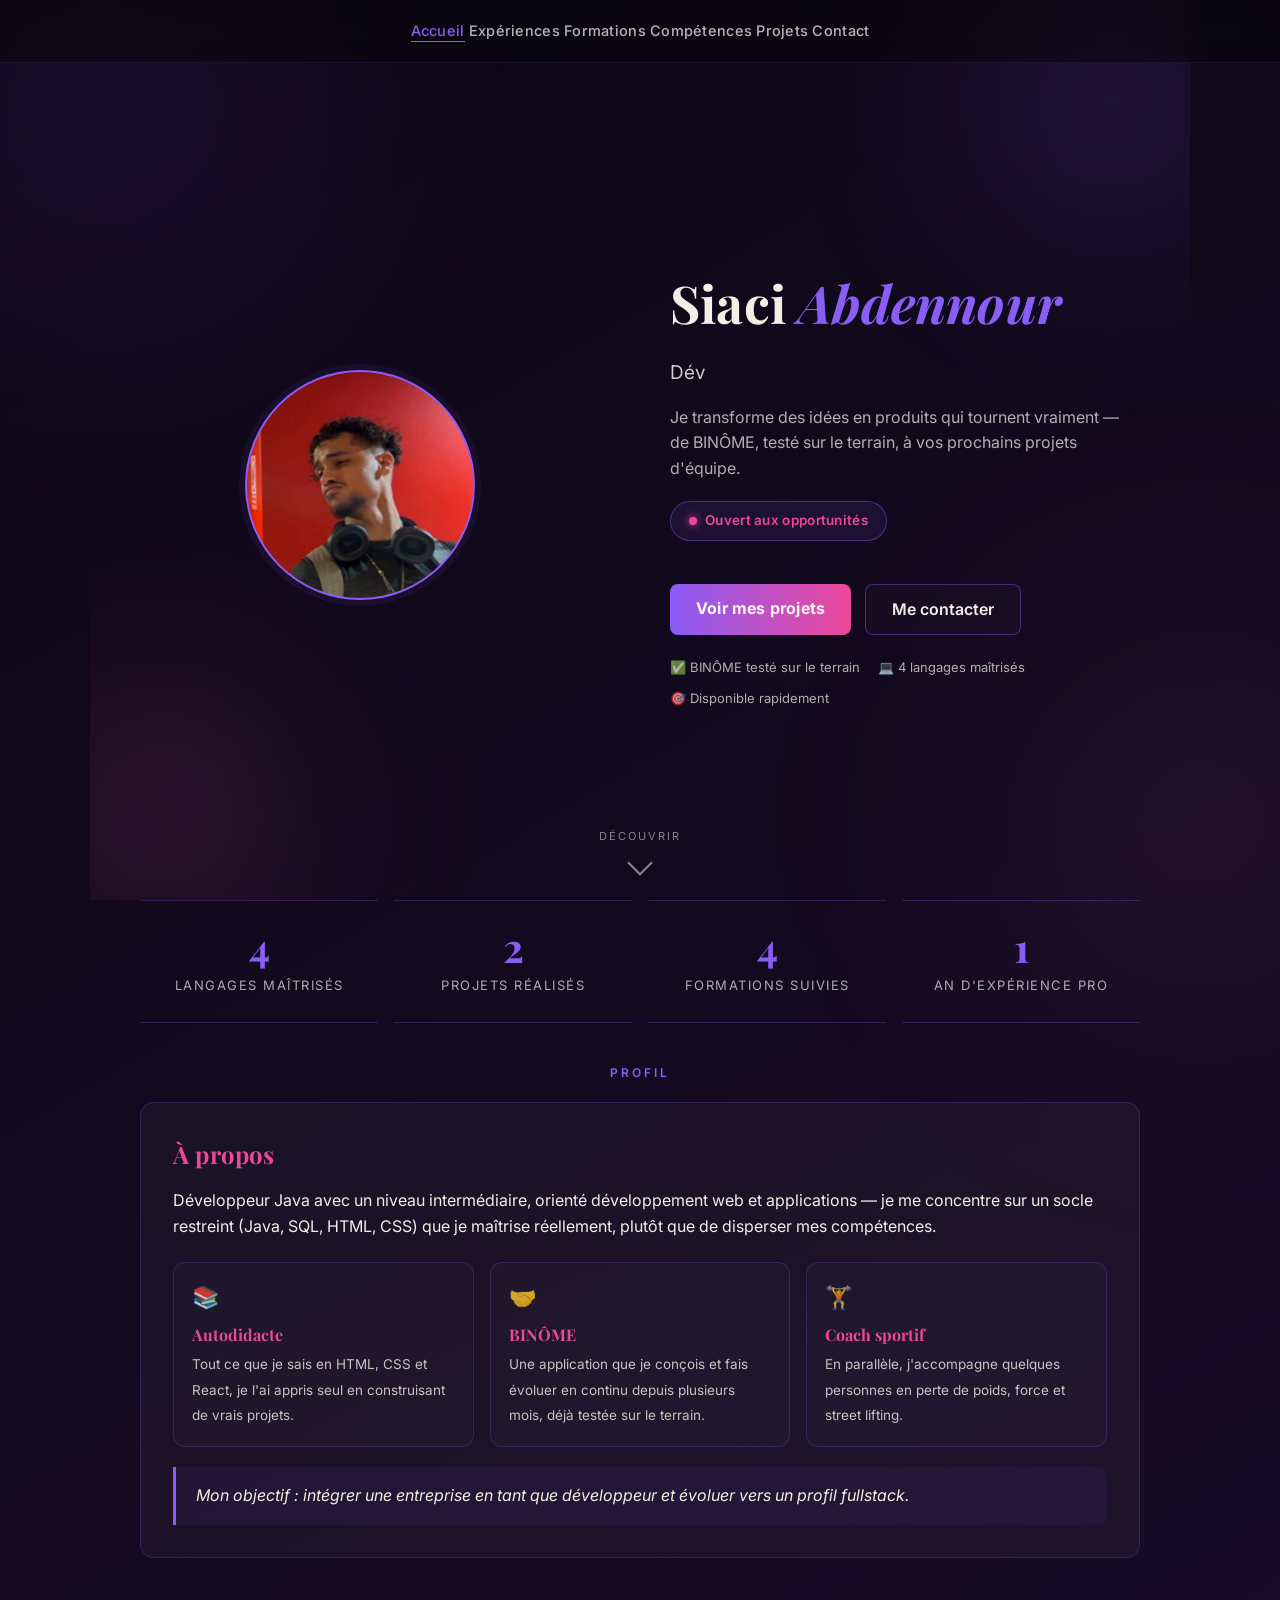
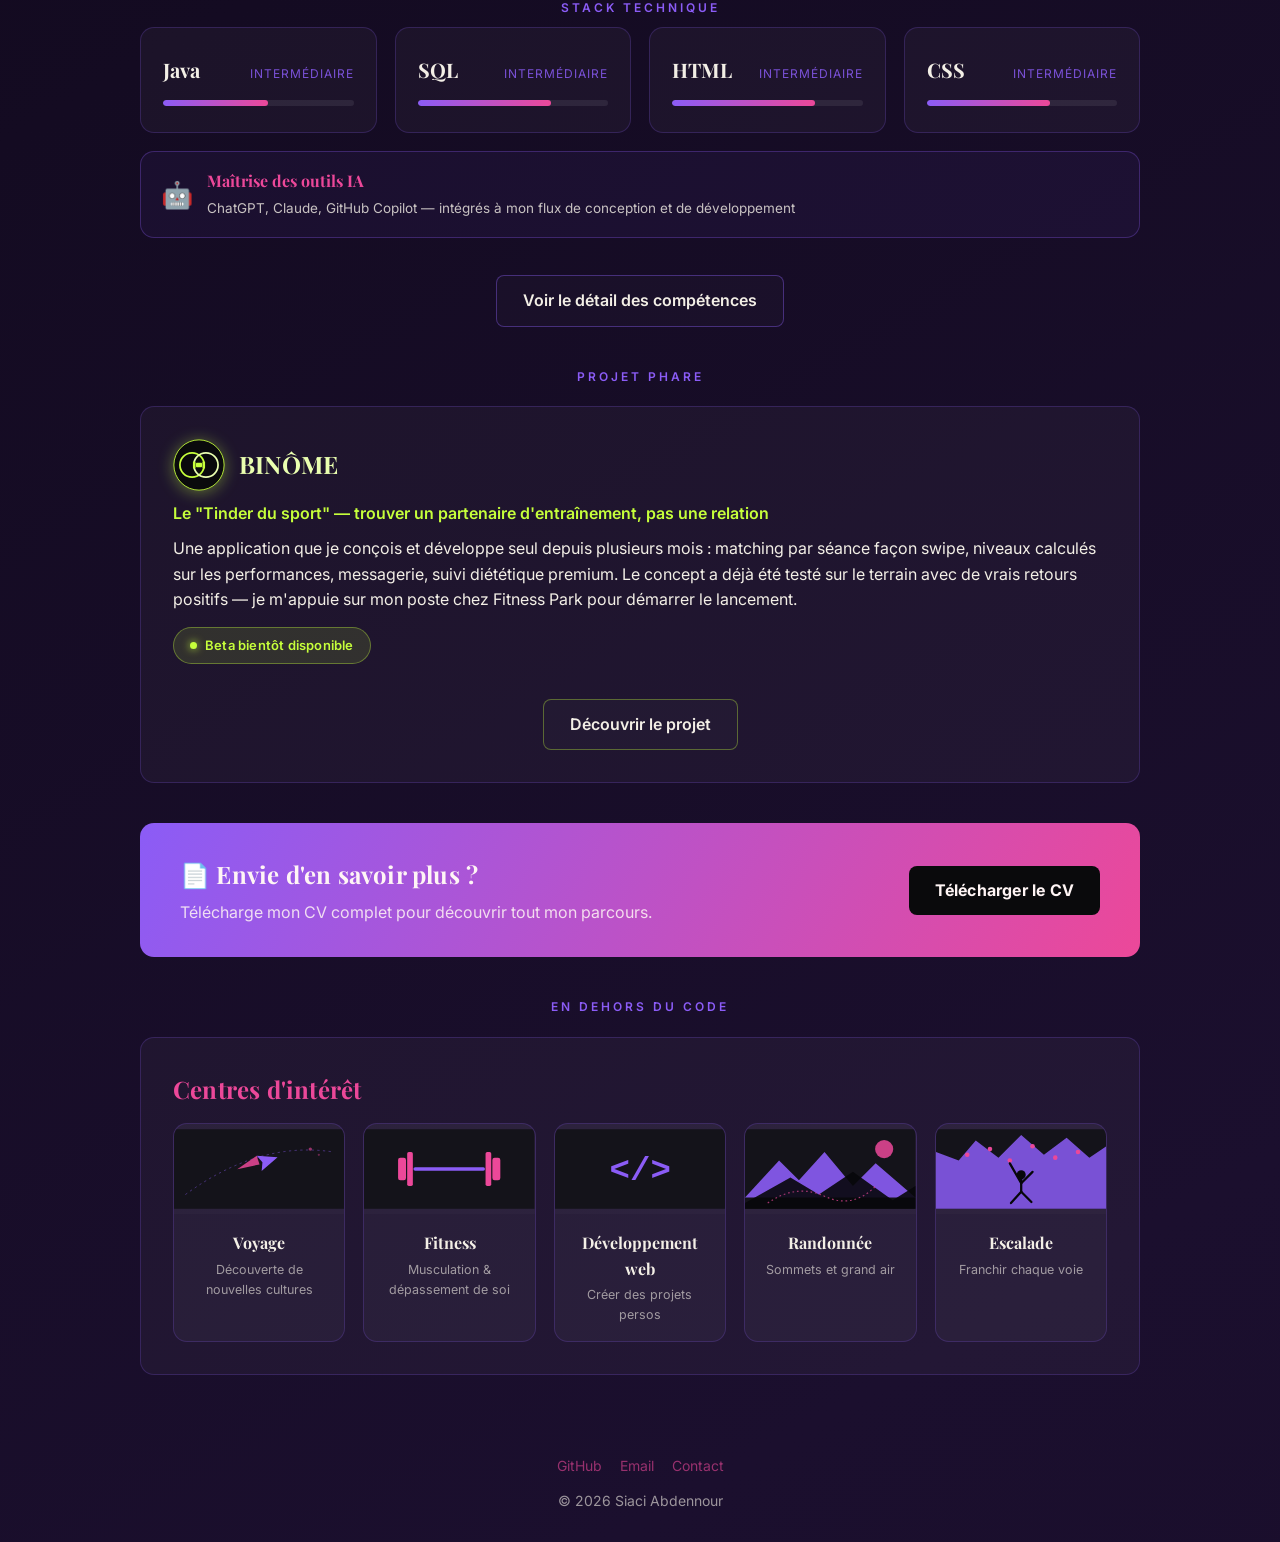
==== index.html @ d6e66f6a "new style" ====
<!DOCTYPE html>
<html lang="fr">
<head>
<meta charset="UTF-8">
<meta name="viewport" content="width=device-width, initial-scale=1">
<title>Siaci Abdennour — Développeur Java</title>
<meta name="description" content="Portfolio de Siaci Abdennour, développeur Java (Java, HTML, CSS, SQL) en évolution vers un profil fullstack. Ouvert aux stages, alternances et postes junior.">
<meta name="theme-color" content="#07070a">
<link rel="icon" type="image/svg+xml" href="favicon.svg">
<link rel="canonical" href="https://abdesci.github.io/">

<!-- Open Graph -->
<meta property="og:type" content="website">
<meta property="og:title" content="Siaci Abdennour — Développeur Java">
<meta property="og:description" content="Portfolio de Siaci Abdennour, développeur Java en évolution vers un profil fullstack.">
<meta property="og:url" content="https://abdesci.github.io/">
<meta property="og:locale" content="fr_FR">

<link rel="preconnect" href="https://fonts.googleapis.com">
<link rel="preconnect" href="https://fonts.gstatic.com" crossorigin>
<link href="https://fonts.googleapis.com/css2?family=Inter:wght@400;500;600;700&family=Playfair+Display:ital,wght@0,700;1,700&display=swap" rel="stylesheet">

<link rel="stylesheet" href="style.css">
</head>

<body>

<a class="skip-link" href="#main">Aller au contenu</a>

<!-- NAVBAR -->
<nav class="nav" aria-label="Navigation principale">
  <div class="nav-links">
    <a href="index.html" aria-current="page">Accueil</a>
    <a href="experiences.html">Expériences</a>
    <a href="formations.html">Formations</a>
    <a href="competences.html">Compétences</a>
    <a href="projets.html">Projets</a>
    <a href="contact.html">Contact</a>
  </div>
  <button class="nav-toggle" aria-label="Ouvrir le menu" aria-expanded="false">☰</button>
</nav>

<main id="main">

<!-- HERO -->
<div class="split-hero">
  <div class="visual">
    <div class="avatar-wrap">
      <img src="photo.jpg" alt="Photo de Siaci Abdennour" onerror="var p=this.parentElement; this.remove(); p.textContent='SA';">
    </div>
  </div>
  <div class="content">
    <h1>Siaci <span class="accent-word">Abdennour</span></h1>
    <p class="subtitle"><span data-typed="Développeur Java|Futur profil Fullstack|Créateur de BINÔME"></span></p>
    <p class="hero-tagline">Je transforme des idées en produits qui tournent vraiment — de BINÔME, testé sur le terrain, à vos prochains projets d'équipe.</p>
    <span class="badge-pill"><span class="dot"></span> Ouvert aux opportunités</span>
    <div class="cta-row">
      <a href="projets.html" class="btn">Voir mes projets</a>
      <a href="contact.html" class="btn-outline">Me contacter</a>
    </div>
    <div class="trust-strip">
      <span>✅ BINÔME testé sur le terrain</span>
      <span>💻 4 langages maîtrisés</span>
      <span>🎯 Disponible rapidement</span>
    </div>
  </div>
  <a href="#stats" class="scroll-cue" aria-label="Défiler vers le bas">
    <span>Découvrir</span>
    <span class="arrow"></span>
  </a>
</div>

<!-- STATS -->
<div class="stats-row reveal" id="stats">
  <div class="stat">
    <span class="num" data-count="4">0</span>
    <span class="label">Langages maîtrisés</span>
  </div>
  <div class="stat">
    <span class="num" data-count="2">0</span>
    <span class="label">Projets réalisés</span>
  </div>
  <div class="stat">
    <span class="num" data-count="4">0</span>
    <span class="label">Formations suivies</span>
  </div>
  <div class="stat">
    <span class="num" data-count="1">0</span>
    <span class="label">An d'expérience pro</span>
  </div>
</div>

<!-- ABOUT -->
<div class="section reveal">
  <span class="eyebrow">Profil</span>
  <div class="card">
    <h2>À propos</h2>
    <p>
      Développeur Java avec un niveau intermédiaire, orienté développement web et applications — je me concentre sur un socle restreint (Java, SQL, HTML, CSS) que je maîtrise réellement, plutôt que de disperser mes compétences.
    </p>
    <div class="about-highlights">
      <div class="highlight-item">
        <span class="hicon">📚</span>
        <strong>Autodidacte</strong>
        <span>Tout ce que je sais en HTML, CSS et React, je l'ai appris seul en construisant de vrais projets.</span>
      </div>
      <div class="highlight-item">
        <span class="hicon">🤝</span>
        <strong>BINÔME</strong>
        <span>Une application que je conçois et fais évoluer en continu depuis plusieurs mois, déjà testée sur le terrain.</span>
      </div>
      <div class="highlight-item">
        <span class="hicon">🏋️</span>
        <strong>Coach sportif</strong>
        <span>En parallèle, j'accompagne quelques personnes en perte de poids, force et street lifting.</span>
      </div>
    </div>
    <p class="about-objective">
      Mon objectif : intégrer une entreprise en tant que développeur et évoluer vers un profil fullstack.
    </p>
  </div>
</div>

<!-- COMPETENCES CLES -->
<div class="section reveal">
  <span class="eyebrow">Stack technique</span>
  <div class="lang-grid">
    <div class="lang-card" style="--fill:55%">
      <div class="lang-top"><span class="lang-name">Java</span><span class="lang-level">Intermédiaire</span></div>
      <div class="lang-bar"><div class="lang-bar-fill"></div></div>
    </div>
    <div class="lang-card" style="--fill:70%">
      <div class="lang-top"><span class="lang-name">SQL</span><span class="lang-level">Intermédiaire</span></div>
      <div class="lang-bar"><div class="lang-bar-fill"></div></div>
    </div>
    <div class="lang-card" style="--fill:75%">
      <div class="lang-top"><span class="lang-name">HTML</span><span class="lang-level">Intermédiaire</span></div>
      <div class="lang-bar"><div class="lang-bar-fill"></div></div>
    </div>
    <div class="lang-card" style="--fill:65%">
      <div class="lang-top"><span class="lang-name">CSS</span><span class="lang-level">Intermédiaire</span></div>
      <div class="lang-bar"><div class="lang-bar-fill"></div></div>
    </div>
  </div>
  <div class="ai-tools-tag">
    <span class="icon">🤖</span>
    <div>
      <strong>Maîtrise des outils IA</strong>
      <span>ChatGPT, Claude, GitHub Copilot — intégrés à mon flux de conception et de développement</span>
    </div>
  </div>
  <p style="text-align:center; margin-top:22px;">
    <a href="competences.html" class="btn-outline">Voir le détail des compétences</a>
  </p>
</div>

<!-- PROJET PHARE TEASER -->
<div class="section reveal">
  <span class="eyebrow">Projet phare</span>
  <div class="card binome-block">
    <div class="brand-row">
      <svg class="brand-logo" viewBox="0 0 120 120" xmlns="http://www.w3.org/2000/svg" role="img" aria-label="Logo BINÔME">
        <circle cx="60" cy="60" r="58" fill="#0a0a0c"/>
        <circle cx="60" cy="60" r="58" fill="none" stroke="#c6ff3b" stroke-width="2"/>
        <circle cx="44" cy="60" r="28" fill="none" stroke="#c6ff3b" stroke-width="4"/>
        <circle cx="76" cy="60" r="28" fill="none" stroke="#eaffb0" stroke-width="4"/>
        <rect x="53" y="55" width="14" height="10" rx="2" fill="#c6ff3b"/>
        <rect x="46" y="52" width="6" height="16" rx="2" fill="#c6ff3b"/>
        <rect x="68" y="52" width="6" height="16" rx="2" fill="#c6ff3b"/>
      </svg>
      <h2 style="margin-bottom:0;">BINÔME</h2>
    </div>
    <span class="tagline" style="color:var(--accent-2); font-weight:600; display:block; margin-bottom:10px;">Le "Tinder du sport" — trouver un partenaire d'entraînement, pas une relation</span>
    <p>
      Une application que je conçois et développe seul depuis plusieurs mois : matching par séance façon swipe, niveaux calculés sur les performances, messagerie, suivi diététique premium. Le concept a déjà été testé sur le terrain avec de vrais retours positifs — je m'appuie sur mon poste chez Fitness Park pour démarrer le lancement.
    </p>
    <span class="beta-badge"><span class="dot"></span> Beta bientôt disponible</span>
    <p style="text-align:center; margin-top:20px;">
      <a href="projets.html" class="btn-outline">Découvrir le projet</a>
    </p>
  </div>
</div>

<!-- CV -->
<div class="section reveal">
  <div class="cv-banner">
    <div class="cv-text">
      <h2>📄 Envie d'en savoir plus ?</h2>
      <p>Télécharge mon CV complet pour découvrir tout mon parcours.</p>
    </div>
    <a href="cv.pdf" class="btn">Télécharger le CV</a>
  </div>
</div>

<!-- CENTRES D'INTERET -->
<div class="section reveal">
  <span class="eyebrow">En dehors du code</span>
  <div class="card">
    <h2>Centres d'intérêt</h2>
    <div class="interest-grid">

      <div class="interest-card">
        <svg class="banner" viewBox="0 0 300 140" xmlns="http://www.w3.org/2000/svg" role="img" aria-label="Illustration voyage">
          <rect width="300" height="140" fill="#14131a"/>
          <path d="M20 115 Q150 20 280 40" stroke="#8b5cf6" stroke-width="1.5" stroke-dasharray="4 6" fill="none" opacity="0.5"/>
          <g transform="translate(150,60) rotate(-18)">
            <path d="M0 -14 L34 0 L0 14 L6 0 Z" fill="#8b5cf6"/>
            <path d="M0 -14 L-40 -2 L0 2 Z" fill="#ec4899" opacity="0.85"/>
          </g>
          <circle cx="240" cy="35" r="3" fill="#ec4899" opacity="0.6"/>
          <circle cx="255" cy="45" r="2" fill="#ec4899" opacity="0.4"/>
        </svg>
        <div class="body">
          <span class="label">Voyage</span>
          <span class="hint">Découverte de nouvelles cultures</span>
        </div>
      </div>

      <div class="interest-card">
        <svg class="banner" viewBox="0 0 300 140" xmlns="http://www.w3.org/2000/svg" role="img" aria-label="Illustration fitness">
          <rect width="300" height="140" fill="#14131a"/>
          <line x1="90" y1="70" x2="210" y2="70" stroke="#8b5cf6" stroke-width="6" stroke-linecap="round"/>
          <rect x="60" y="50" width="14" height="40" rx="4" fill="#ec4899"/>
          <rect x="76" y="40" width="10" height="60" rx="3" fill="#ec4899"/>
          <rect x="214" y="40" width="10" height="60" rx="3" fill="#ec4899"/>
          <rect x="226" y="50" width="14" height="40" rx="4" fill="#ec4899"/>
        </svg>
        <div class="body">
          <span class="label">Fitness</span>
          <span class="hint">Musculation & dépassement de soi</span>
        </div>
      </div>

      <div class="interest-card">
        <svg class="banner" viewBox="0 0 300 140" xmlns="http://www.w3.org/2000/svg" role="img" aria-label="Illustration développement web">
          <rect width="300" height="140" fill="#14131a"/>
          <text x="150" y="90" font-family="monospace" font-size="60" font-weight="700" fill="#8b5cf6" text-anchor="middle">&lt;/&gt;</text>
        </svg>
        <div class="body">
          <span class="label">Développement web</span>
          <span class="hint">Créer des projets persos</span>
        </div>
      </div>

      <div class="interest-card">
        <svg class="banner" viewBox="0 0 300 140" xmlns="http://www.w3.org/2000/svg" role="img" aria-label="Illustration randonnée">
          <rect width="300" height="140" fill="#14131a"/>
          <circle cx="245" cy="35" r="16" fill="#ec4899" opacity="0.85"/>
          <path d="M0 120 L60 55 L95 90 L140 40 L190 100 L230 60 L300 120 Z" fill="#8b5cf6" opacity="0.9"/>
          <path d="M0 130 L80 85 L130 115 L190 75 L260 125 L300 100 L300 140 L0 140 Z" fill="#07070a" opacity="0.9"/>
          <path d="M40 130 Q90 95 140 118 T230 100" stroke="#ec4899" stroke-width="2" stroke-dasharray="3 5" fill="none" opacity="0.7"/>
        </svg>
        <div class="body">
          <span class="label">Randonnée</span>
          <span class="hint">Sommets et grand air</span>
        </div>
      </div>

      <div class="interest-card">
        <svg class="banner" viewBox="0 0 300 140" xmlns="http://www.w3.org/2000/svg" role="img" aria-label="Illustration escalade">
          <rect width="300" height="140" fill="#14131a"/>
          <path d="M0 140 L0 40 L40 55 L70 20 L110 50 L150 10 L190 45 L230 15 L270 50 L300 30 L300 140 Z" fill="#8b5cf6" opacity="0.85"/>
          <circle cx="55" cy="45" r="4" fill="#ec4899"/>
          <circle cx="95" cy="35" r="4" fill="#ec4899"/>
          <circle cx="130" cy="55" r="4" fill="#ec4899"/>
          <circle cx="170" cy="30" r="4" fill="#ec4899"/>
          <circle cx="210" cy="50" r="4" fill="#ec4899"/>
          <circle cx="250" cy="40" r="4" fill="#ec4899"/>
          <g stroke="#07070a" stroke-width="4" stroke-linecap="round" fill="none">
            <circle cx="150" cy="80" r="8" fill="#07070a" stroke="none"/>
            <line x1="150" y1="88" x2="150" y2="110"/>
            <line x1="150" y1="95" x2="130" y2="60"/>
            <line x1="150" y1="95" x2="170" y2="75"/>
            <line x1="150" y1="110" x2="132" y2="130"/>
            <line x1="150" y1="110" x2="168" y2="128"/>
          </g>
        </svg>
        <div class="body">
          <span class="label">Escalade</span>
          <span class="hint">Franchir chaque voie</span>
        </div>
      </div>

    </div>
  </div>
</div>

</main>

<footer class="site-footer">
  <div class="footer-links">
    <a href="https://github.com/abdesci" target="_blank" rel="noopener">GitHub</a>
    <a href="mailto:nourabdel345@gmail.com">Email</a>
    <a href="contact.html">Contact</a>
  </div>
  <p>&copy; <span id="year"></span> Siaci Abdennour</p>
</footer>

<script src="script.js"></script>
<script>document.getElementById("year").textContent = new Date().getFullYear();</script>
</body>
</html>
---- style.css ----
/* ============================================
   Portfolio — Siaci Abdennour
   Feuille de style unique, partagée par toutes les pages
   Thème "aurora électrique" : fond obsidian + violet/magenta vifs en accent
   ============================================ */

:root{
  --bg-1:#0d0716;
  --bg-2:#1b0f2e;
  --accent:#8b5cf6;
  --accent-2:#ec4899;
  --accent-soft:rgba(139,92,246,0.12);
  --text:#f3efe6;
  --text-dim:rgba(243,239,230,0.72);
  --card-bg:rgba(255,255,255,0.035);
  --card-border:rgba(139,92,246,0.22);
  --radius:14px;
  --max-width:1000px;
  --font-body: "Inter", system-ui, -apple-system, "Segoe UI", "Helvetica Neue", Arial, sans-serif;
  --font-display: "Playfair Display", Georgia, "Times New Roman", serif;
}

*{
  margin:0;
  padding:0;
  box-sizing:border-box;
}

html{
  scroll-behavior:smooth;
}

body{
  font-family:var(--font-body);
  background:linear-gradient(150deg,var(--bg-1) 0%,var(--bg-2) 45%,#170b26 70%,var(--bg-1) 100%);
  background-size:200% 200%;
  animation:bg 16s infinite alternate;
  color:var(--text);
  min-height:100vh;
  line-height:1.6;
  position:relative;
}

body::before,
body::after{
  content:'';
  position:fixed;
  border-radius:50%;
  filter:blur(130px);
  z-index:-1;
  pointer-events:none;
}

body::before{
  width:560px;
  height:560px;
  background:radial-gradient(circle, rgba(139,92,246,0.18), transparent 70%);
  top:-180px;
  left:-180px;
}

body::after{
  width:520px;
  height:520px;
  background:radial-gradient(circle, rgba(236,72,153,0.16), transparent 70%);
  bottom:-180px;
  right:-180px;
}

@keyframes bg{
  0%{background-position:left;}
  100%{background-position:right;}
}

a{
  color:inherit;
}

img{
  max-width:100%;
  display:block;
}

h1, h2, h3{
  font-family:var(--font-display);
  font-weight:700;
  letter-spacing:0.2px;
}

.eyebrow{
  display:block;
  font-family:var(--font-body);
  text-transform:uppercase;
  letter-spacing:3px;
  font-size:12px;
  font-weight:600;
  color:var(--accent);
  margin-bottom:10px;
  text-align:center;
}

.divider{
  width:64px;
  height:2px;
  margin:14px auto 0;
  background:linear-gradient(90deg,transparent,var(--accent),transparent);
}

/* ============ NAVBAR ============ */
.nav{
  position:fixed;
  top:0;
  left:0;
  width:100%;
  display:flex;
  align-items:center;
  justify-content:center;
  gap:28px;
  padding:18px 20px;
  background:rgba(7,7,10,0.55);
  backdrop-filter:blur(14px);
  -webkit-backdrop-filter:blur(14px);
  z-index:1000;
  transition:padding 0.3s ease, background 0.3s ease;
  flex-wrap:wrap;
  border-bottom:1px solid rgba(139,92,246,0.12);
}

.nav.scrolled{
  padding:10px 20px;
  background:rgba(5,5,7,0.85);
}

.nav a{
  color:var(--text);
  text-decoration:none;
  opacity:0.75;
  transition:0.25s;
  font-weight:500;
  font-size:14.5px;
  white-space:nowrap;
  letter-spacing:0.3px;
}

.nav a:hover,
.nav a:focus-visible{
  opacity:1;
  color:var(--accent-2);
}

.nav a[aria-current="page"]{
  opacity:1;
  color:var(--accent);
  border-bottom:1px solid var(--accent);
  padding-bottom:2px;
}

.nav-toggle{
  display:none;
}

/* ============ LAYOUT ============ */
.container{
  padding:150px 20px 80px;
  max-width:var(--max-width);
  margin:0 auto;
}

.section{
  max-width:var(--max-width);
  margin:0 auto 40px;
}

/* ============ HERO ============ */
.hero{
  position:relative;
  min-height:100vh;
  display:flex;
  flex-direction:column;
  justify-content:center;
  align-items:center;
  text-align:center;
  padding:120px 20px 60px;
  gap:6px;
  overflow:hidden;
}

.hero::before,
.hero::after{
  content:'';
  position:absolute;
  border-radius:50%;
  filter:blur(70px);
  z-index:0;
  pointer-events:none;
}

.hero::before{
  width:420px;
  height:420px;
  background:radial-gradient(circle,rgba(139,92,246,0.18),transparent 70%);
  top:-120px;
  left:-120px;
}

.hero::after{
  width:360px;
  height:360px;
  background:radial-gradient(circle,rgba(236,72,153,0.12),transparent 70%);
  bottom:-100px;
  right:-100px;
}

.hero > *{
  position:relative;
  z-index:1;
}

.avatar-wrap{
  width:150px;
  height:150px;
  border-radius:50%;
  border:2px solid var(--accent);
  box-shadow:0 0 0 6px rgba(139,92,246,0.08);
  margin-bottom:22px;
  overflow:hidden;
  display:flex;
  align-items:center;
  justify-content:center;
  background:linear-gradient(135deg,var(--accent),var(--accent-2));
  font-size:44px;
  font-weight:700;
  color:#fff5f5;
  font-family:var(--font-display);
  transition:0.4s;
}

.avatar-wrap:hover{
  transform:scale(1.04);
}

.avatar-wrap img{
  width:100%;
  height:100%;
  object-fit:cover;
}

h1{
  font-size:clamp(34px,6vw,58px);
  color:var(--text);
}

h1 .accent-word{
  color:var(--accent);
  font-style:italic;
}

.page-title{
  text-align:center;
  margin-bottom:10px;
}

.subtitle{
  margin-top:12px;
  opacity:0.85;
  font-size:clamp(15px,2.5vw,19px);
  min-height:1.4em;
}

.typed-cursor{
  display:inline-block;
  width:2px;
  background:var(--accent);
  margin-left:2px;
  animation:blink 0.9s infinite;
}

@keyframes blink{
  0%,49%{opacity:1;}
  50%,100%{opacity:0;}
}

/* ============ AVAILABILITY BADGE ============ */
.badge-pill{
  display:inline-flex;
  align-items:center;
  gap:8px;
  margin-top:20px;
  padding:8px 18px;
  border-radius:999px;
  background:rgba(139,92,246,0.1);
  border:1px solid rgba(139,92,246,0.4);
  color:var(--accent-2);
  font-size:13.5px;
  font-weight:600;
  letter-spacing:0.3px;
}

.badge-pill .dot{
  width:8px;
  height:8px;
  border-radius:50%;
  background:var(--accent-2);
  box-shadow:0 0 8px var(--accent-2);
  animation:pulse 1.8s infinite;
}

@keyframes pulse{
  0%,100%{opacity:1;}
  50%{opacity:0.4;}
}

/* ============ HERO CTA ============ */
.cta-row{
  display:flex;
  gap:14px;
  margin-top:28px;
  flex-wrap:wrap;
  justify-content:center;
}

.btn{
  display:inline-block;
  margin-top:15px;
  padding:12px 26px;
  background:linear-gradient(90deg,var(--accent),var(--accent-2));
  border-radius:8px;
  text-decoration:none;
  color:#fff5f5;
  font-weight:700;
  letter-spacing:0.2px;
  transition:0.3s;
}

.btn:hover,
.btn:focus-visible{
  transform:translateY(-2px);
  box-shadow:0 8px 24px rgba(139,92,246,0.35);
}

.btn-outline{
  display:inline-block;
  margin-top:15px;
  padding:12px 26px;
  border-radius:8px;
  text-decoration:none;
  color:var(--text);
  font-weight:600;
  border:1px solid rgba(139,92,246,0.4);
  background:rgba(255,255,255,0.02);
  transition:0.3s;
}

.btn-outline:hover,
.btn-outline:focus-visible{
  border-color:var(--accent);
  color:var(--accent-2);
  transform:translateY(-2px);
}

/* ============ STATS ROW ============ */
.stats-row{
  display:grid;
  grid-template-columns:repeat(auto-fit,minmax(140px,1fr));
  gap:16px;
  max-width:var(--max-width);
  margin:0 auto 40px;
}

.stat{
  text-align:center;
  padding:26px 12px;
  border-top:1px solid rgba(139,92,246,0.25);
  border-bottom:1px solid rgba(139,92,246,0.25);
}

.stat .num{
  display:block;
  font-family:var(--font-display);
  font-size:40px;
  color:var(--accent);
  font-weight:700;
  line-height:1;
}

.stat .label{
  display:block;
  margin-top:8px;
  font-size:13px;
  opacity:0.7;
  text-transform:uppercase;
  letter-spacing:1.5px;
}

/* ============ CARDS ============ */
.card{
  background:var(--card-bg);
  border:1px solid var(--card-border);
  padding:clamp(20px,4vw,32px);
  border-radius:var(--radius);
  margin:20px 0;
  transition:0.35s ease;
}

.card:hover{
  transform:translateY(-6px);
  box-shadow:0 12px 36px rgba(139,92,246,0.14);
  border-color:rgba(139,92,246,0.4);
}

.card h2{
  margin-bottom:15px;
  color:var(--accent-2);
}

.card p + p{
  margin-top:12px;
}

.card ul{
  text-align:left;
  margin-top:15px;
  line-height:1.9;
  opacity:0.9;
  padding-left:20px;
}

/* ============ LANGUAGE / SKILL CARDS ============ */
.lang-grid{
  display:grid;
  grid-template-columns:repeat(auto-fit,minmax(200px,1fr));
  gap:18px;
}

.lang-card{
  background:var(--card-bg);
  border:1px solid var(--card-border);
  border-radius:var(--radius);
  padding:26px 22px;
  transition:0.35s;
}

.lang-card:hover{
  transform:translateY(-6px);
  box-shadow:0 12px 36px rgba(139,92,246,0.16);
  border-color:rgba(139,92,246,0.45);
}

.lang-card .lang-top{
  display:flex;
  align-items:baseline;
  justify-content:space-between;
  margin-bottom:14px;
}

.lang-card .lang-name{
  font-family:var(--font-display);
  font-size:20px;
  font-weight:700;
}

.lang-card .lang-level{
  font-size:12px;
  text-transform:uppercase;
  letter-spacing:1px;
  color:var(--accent);
  opacity:0.85;
}

.lang-bar{
  width:100%;
  height:6px;
  border-radius:999px;
  background:rgba(255,255,255,0.08);
  overflow:hidden;
}

.lang-bar-fill{
  height:100%;
  width:0%;
  border-radius:999px;
  background:linear-gradient(90deg,var(--accent),var(--accent-2));
  transition:width 1.4s cubic-bezier(.2,.7,.2,1);
}

.lang-card.revealed .lang-bar-fill{
  width:var(--fill,50%);
}

/* ============ SKILL GRID (legacy, kept for compat) ============ */
.skill-grid{
  display:grid;
  grid-template-columns:repeat(auto-fit,minmax(140px,1fr));
  gap:16px;
}

.skill-grid .card{
  margin:0;
  text-align:center;
  font-weight:600;
}

/* ============ INTEREST GRID ============ */
.interest-grid{
  display:grid;
  grid-template-columns:repeat(auto-fit,minmax(170px,1fr));
  gap:18px;
}

.interest-card{
  background:var(--card-bg);
  border:1px solid var(--card-border);
  border-radius:var(--radius);
  overflow:hidden;
  text-align:center;
  transition:0.35s ease;
}

.interest-card:hover{
  transform:translateY(-6px);
  box-shadow:0 12px 32px rgba(139,92,246,0.16);
  border-color:rgba(139,92,246,0.4);
}

.interest-card .banner{
  width:100%;
  height:90px;
  display:block;
  background:rgba(255,255,255,0.02);
}

.interest-card .body{
  padding:16px;
}

.interest-card .icon{
  font-size:28px;
  display:block;
  margin-bottom:8px;
}

.interest-card .label{
  font-weight:700;
  display:block;
  font-family:var(--font-display);
  font-size:16px;
}

.interest-card .hint{
  display:block;
  opacity:0.6;
  font-size:12.5px;
  margin-top:4px;
}

/* ============ BRAND (logo BINÔME) ============ */
.brand-row{
  display:flex;
  align-items:center;
  gap:14px;
  margin-bottom:10px;
  flex-wrap:wrap;
}

.brand-logo{
  width:52px;
  height:52px;
  flex-shrink:0;
  filter:drop-shadow(0 2px 8px rgba(139,92,246,0.35));
}

/* ============ AI TOOLS TAG ============ */
.ai-tools-tag{
  display:flex;
  align-items:center;
  gap:14px;
  margin-top:18px;
  padding:16px 20px;
  border-radius:var(--radius);
  border:1px solid rgba(139,92,246,0.3);
  background:rgba(139,92,246,0.06);
}

.ai-tools-tag .icon{
  font-size:26px;
  flex-shrink:0;
}

.ai-tools-tag strong{
  display:block;
  font-family:var(--font-display);
  color:var(--accent-2);
  margin-bottom:2px;
}

.ai-tools-tag span:not(.icon){
  font-size:13.5px;
  opacity:0.8;
}

/* ============ PROJECT VISUAL ============ */
.project-visual{
  width:100%;
  border-radius:12px;
  margin-bottom:20px;
  display:block;
  border:1px solid var(--card-border);
}

/* ============ BUTTON (secondary) ============ */
.role{
  color:var(--accent-2);
  font-weight:bold;
  margin-bottom:10px;
  font-family:var(--font-display);
}

.date{
  opacity:0.6;
  font-size:14px;
  margin-bottom:10px;
}

/* ============ TIMELINE (Formations) ============ */
.timeline{
  position:relative;
  margin-left:10px;
  padding-left:10px;
}

.timeline::before{
  content:'';
  position:absolute;
  left:10px;
  top:0;
  width:2px;
  height:100%;
  background:linear-gradient(var(--accent),transparent);
}

.item{
  margin:30px 0;
  padding-left:40px;
  position:relative;
}

.item::before{
  content:'';
  position:absolute;
  left:0;
  top:5px;
  width:20px;
  height:20px;
  border-radius:50%;
  background:var(--accent);
  border:3px solid var(--bg-1);
}

.item .card:hover{
  transform:translateX(10px) translateY(0);
}

.item h2{
  font-size:20px;
}

.desc{
  opacity:0.85;
  margin-top:10px;
}

/* ============ PROJECTS ============ */
.project{
  background:var(--card-bg);
  border:1px solid var(--card-border);
  padding:clamp(20px,4vw,30px);
  border-radius:var(--radius);
  margin:30px 0;
  transition:0.35s;
}

.project:hover{
  transform:translateY(-6px);
  box-shadow:0 12px 36px rgba(139,92,246,0.14);
  border-color:rgba(139,92,246,0.4);
}

.project h2{
  font-size:24px;
}

.section-title{
  margin-top:15px;
  font-weight:bold;
  color:var(--accent-2);
}

.tech{
  margin-top:6px;
  opacity:0.85;
}

.badge{
  display:inline-block;
  font-size:12px;
  font-weight:700;
  padding:4px 10px;
  border-radius:999px;
  margin-top:10px;
  background:rgba(139,92,246,0.12);
  color:var(--accent-2);
  border:1px solid rgba(139,92,246,0.35);
}

/* ============ FOOTER ============ */
.site-footer{
  text-align:center;
  padding:40px 20px 30px;
  opacity:0.6;
  font-size:14px;
}

.site-footer a{
  color:var(--accent-2);
  text-decoration:none;
}

.site-footer a:hover{
  text-decoration:underline;
}

.footer-links{
  display:flex;
  justify-content:center;
  gap:18px;
  margin-bottom:12px;
  flex-wrap:wrap;
}

/* ============ SCROLL REVEAL ============ */
.reveal{
  opacity:0;
  transform:translateY(24px);
  transition:opacity 0.7s ease, transform 0.7s ease;
}

.reveal.visible{
  opacity:1;
  transform:translateY(0);
}

/* ============ ACCESSIBILITY ============ */
.skip-link{
  position:absolute;
  left:-999px;
  top:auto;
  background:var(--accent);
  color:#fff5f5;
  padding:10px 16px;
  border-radius:8px;
  z-index:2000;
  font-weight:600;
}

.skip-link:focus{
  left:20px;
  top:20px;
}

@media (prefers-reduced-motion: reduce){
  *{
    animation-duration:0.01ms !important;
    animation-iteration-count:1 !important;
    transition-duration:0.01ms !important;
    scroll-behavior:auto !important;
  }
  .reveal{
    opacity:1 !important;
    transform:none !important;
  }
}

/* ============ SPLIT HERO (accueil) ============ */
.split-hero{
  min-height:100vh;
  display:flex;
  align-items:center;
  gap:60px;
  max-width:1100px;
  margin:0 auto;
  padding:150px 20px 80px;
  position:relative;
  overflow:hidden;
}

.split-hero::before{
  content:'';
  position:absolute;
  width:480px;
  height:480px;
  border-radius:50%;
  background:radial-gradient(circle,rgba(139,92,246,0.16),transparent 70%);
  filter:blur(70px);
  top:-140px;
  right:-160px;
  z-index:0;
}

.split-hero::after{
  content:'';
  position:absolute;
  width:420px;
  height:420px;
  border-radius:50%;
  background:radial-gradient(circle, rgba(236,72,153,0.2), transparent 70%);
  filter:blur(80px);
  bottom:-120px;
  left:-140px;
  z-index:0;
  animation:floatGlow2 11s ease-in-out infinite alternate;
}

@keyframes floatGlow2{
  0%{ transform:translate(0,0) scale(1); }
  100%{ transform:translate(20px,-16px) scale(1.1); }
}

.split-hero .visual,
.split-hero .content{
  position:relative;
  z-index:1;
  flex:1;
}

.split-hero .visual{
  display:flex;
  justify-content:center;
}

.split-hero .avatar-wrap{
  width:230px;
  height:230px;
  margin-bottom:0;
  font-size:64px;
}

.split-hero .content{
  text-align:left;
}

.split-hero h1{
  font-size:clamp(34px,5vw,52px);
}

.split-hero .subtitle{
  text-align:left;
  margin-top:14px;
}

.split-hero .cta-row{
  justify-content:flex-start;
}

.split-hero .badge-pill{
  margin-top:20px;
}

@media (max-width:820px){
  .split-hero{
    flex-direction:column;
    text-align:center;
    padding-top:130px;
  }
  .split-hero .content{
    text-align:center;
  }
  .split-hero .subtitle{
    text-align:center;
  }
  .split-hero .cta-row{
    justify-content:center;
  }
}

/* ============ RESUME ROW (expériences) ============ */
.resume{
  display:grid;
  grid-template-columns:160px 1fr;
  gap:30px;
  padding:34px 0;
  border-top:1px solid rgba(139,92,246,0.18);
}

.resume:first-of-type{
  border-top:none;
}

.resume .when{
  font-family:var(--font-display);
  color:var(--accent);
  font-size:15px;
  letter-spacing:0.5px;
}

.resume .what h2{
  font-size:22px;
  margin-bottom:6px;
}

.resume .what .role-sub{
  opacity:0.7;
  font-size:14px;
  margin-bottom:14px;
  display:block;
}

.resume .chips{
  display:flex;
  flex-wrap:wrap;
  gap:8px;
  margin-top:16px;
}

.chip{
  font-size:12.5px;
  padding:5px 12px;
  border-radius:999px;
  border:1px solid rgba(139,92,246,0.3);
  background:rgba(139,92,246,0.07);
  color:var(--accent-2);
}

@media (max-width:640px){
  .resume{
    grid-template-columns:1fr;
    gap:8px;
  }
}

/* ============ RADIAL PROGRESS (compétences) ============ */
.radial-grid{
  display:grid;
  grid-template-columns:repeat(auto-fit,minmax(190px,1fr));
  gap:24px;
}

.radial-card{
  text-align:center;
  padding:30px 20px;
  border-radius:var(--radius);
  border:1px solid var(--card-border);
  background:var(--card-bg);
  transition:0.35s;
}

.radial-card:hover{
  transform:translateY(-6px);
  border-color:rgba(139,92,246,0.45);
  box-shadow:0 12px 32px rgba(139,92,246,0.16);
}

.radial-card svg{
  display:block;
  margin:0 auto 14px;
}

.radial-card .ring-bg{
  fill:none;
  stroke:rgba(255,255,255,0.08);
  stroke-width:8;
}

.radial-card .ring-fill{
  fill:none;
  stroke:var(--accent);
  stroke-width:8;
  stroke-linecap:round;
  transform:rotate(-90deg);
  transform-origin:50% 50%;
  stroke-dasharray:283;
  stroke-dashoffset:283;
  transition:stroke-dashoffset 1.6s cubic-bezier(.2,.7,.2,1);
}

.radial-card.revealed .ring-fill{
  stroke-dashoffset:var(--offset,283);
}

.radial-card .ring-num{
  font-family:var(--font-display);
  font-size:22px;
  fill:var(--text);
}

.radial-card .lang-name{
  font-family:var(--font-display);
  font-size:20px;
  font-weight:700;
  display:block;
}

.radial-card .lang-level{
  font-size:12px;
  text-transform:uppercase;
  letter-spacing:1px;
  color:var(--accent);
  opacity:0.85;
  display:block;
  margin-top:4px;
}

/* ============ CASE STUDY (projet phare) ============ */
.case-study{
  display:grid;
  grid-template-columns:1fr 1fr;
  gap:40px;
  align-items:center;
  padding:40px;
  border-radius:20px;
  border:1px solid var(--card-border);
  background:linear-gradient(160deg,rgba(139,92,246,0.06),rgba(255,255,255,0.02));
  margin-bottom:50px;
}

.case-study .visual{
  border-radius:14px;
  overflow:hidden;
  border:1px solid var(--card-border);
}

.case-study h2{
  font-size:28px;
  margin-bottom:10px;
}

.case-study .tagline{
  color:var(--accent-2);
  font-weight:600;
  margin-bottom:16px;
  display:block;
}

.case-study .stat-chips{
  display:flex;
  flex-wrap:wrap;
  gap:10px;
  margin:18px 0;
}

.case-study .feature-list{
  margin-top:16px;
  padding-left:20px;
  line-height:1.9;
  opacity:0.9;
}

@media (max-width:820px){
  .case-study{
    grid-template-columns:1fr;
    padding:26px;
  }
}

.secondary-projects{
  display:grid;
  grid-template-columns:repeat(auto-fit,minmax(260px,1fr));
  gap:20px;
}

/* ============ TWO-COLUMN CONTACT ============ */
.contact-split{
  display:grid;
  grid-template-columns:1.1fr 0.9fr;
  gap:50px;
  align-items:start;
  max-width:1000px;
  margin:0 auto;
  text-align:left;
}

.contact-split h1{
  font-size:clamp(32px,5vw,48px);
  margin-bottom:16px;
}

.contact-split .lede{
  font-size:17px;
  opacity:0.85;
  max-width:44ch;
}

.contact-split .cards{
  display:flex;
  flex-direction:column;
  gap:16px;
}

@media (max-width:820px){
  .contact-split{
    grid-template-columns:1fr;
    text-align:center;
  }
  .contact-split .lede{
    margin:0 auto;
  }
}

/* ============ BINÔME BRAND ACCENT (couleurs réelles de l'application) ============ */
.binome-block{
  --b-accent:#c6ff3b;
  --b-accent-2:#eaffb0;
  --b-soft:rgba(198,255,59,0.12);
  --b-border:rgba(198,255,59,0.35);
}

.binome-block .tagline{
  color:var(--b-accent) !important;
}

.binome-block .chip{
  background:var(--b-soft);
  border-color:var(--b-border);
  color:var(--b-accent);
}

.card.binome-block h2,
.case-study.binome-block h2{
  color:var(--b-accent-2);
}

.binome-block .btn-outline{
  border-color:var(--b-border);
}

.binome-block .btn-outline:hover,
.binome-block .btn-outline:focus-visible{
  border-color:var(--b-accent);
  color:var(--b-accent);
}

.card.binome-block:hover,
.case-study.binome-block:hover{
  border-color:var(--b-border);
  box-shadow:0 12px 36px rgba(198,255,59,0.16);
}

.case-study.binome-block{
  background:linear-gradient(160deg,rgba(198,255,59,0.07),rgba(255,255,255,0.02));
  border-color:rgba(198,255,59,0.25);
}

.case-study.binome-block .visual{
  border-color:rgba(198,255,59,0.25);
}

.binome-block .brand-logo{
  filter:drop-shadow(0 2px 8px rgba(198,255,59,0.4));
}

.resume.binome-block .when{
  color:var(--b-accent);
}

/* ============ BINÔME — badge "beta bientôt disponible" ============ */
.beta-badge{
  display:inline-flex;
  align-items:center;
  gap:8px;
  margin-top:14px;
  padding:7px 16px;
  border-radius:999px;
  background:var(--b-soft);
  border:1px solid var(--b-border);
  color:var(--b-accent);
  font-size:13px;
  font-weight:600;
  letter-spacing:0.2px;
}

.beta-badge .dot{
  width:7px;
  height:7px;
  border-radius:50%;
  background:var(--b-accent);
  box-shadow:0 0 8px var(--b-accent);
  animation:pulse 1.8s infinite;
}

/* ============ SPOTLIGHT HOVER (rend les cartes vivantes) ============ */
.card,
.lang-card,
.interest-card,
.project,
.radial-card,
.resume,
.case-study,
.ai-tools-tag{
  position:relative;
  isolation:isolate;
}

.card::before,
.lang-card::before,
.interest-card::before,
.project::before,
.radial-card::before,
.resume::before,
.case-study::before,
.ai-tools-tag::before{
  content:'';
  position:absolute;
  inset:0;
  z-index:-1;
  border-radius:inherit;
  opacity:0;
  transition:opacity 0.4s ease;
  background:radial-gradient(260px circle at var(--mx,50%) var(--my,50%), rgba(139,92,246,0.16), transparent 65%);
  pointer-events:none;
}

.card:hover::before,
.lang-card:hover::before,
.interest-card:hover::before,
.project:hover::before,
.radial-card:hover::before,
.resume:hover::before,
.case-study:hover::before,
.ai-tools-tag:hover::before{
  opacity:1;
}

.binome-block::before{
  background:radial-gradient(260px circle at var(--mx,50%) var(--my,50%), rgba(198,255,59,0.14), transparent 65%) !important;
}

/* ============ HERO : mouvement & appel au scroll ============ */
.split-hero::before{
  animation:floatGlow 9s ease-in-out infinite alternate;
}

@keyframes floatGlow{
  0%{ transform:translate(0,0) scale(1); }
  100%{ transform:translate(-24px,18px) scale(1.08); }
}

.hero-tagline{
  margin-top:16px;
  max-width:46ch;
  color:var(--text-dim);
  font-size:16px;
  line-height:1.6;
}

.scroll-cue{
  position:absolute;
  left:50%;
  bottom:28px;
  transform:translateX(-50%);
  display:flex;
  flex-direction:column;
  align-items:center;
  gap:8px;
  color:var(--text-dim);
  font-size:11px;
  text-transform:uppercase;
  letter-spacing:2px;
  text-decoration:none;
  opacity:0.75;
  transition:opacity 0.3s;
  z-index:2;
}

.scroll-cue:hover{
  opacity:1;
  color:var(--accent-2);
}

.scroll-cue .arrow{
  width:18px;
  height:18px;
  border-right:2px solid currentColor;
  border-bottom:2px solid currentColor;
  transform:rotate(45deg);
  animation:bounceDown 1.8s ease-in-out infinite;
}

@keyframes bounceDown{
  0%,100%{ transform:rotate(45deg) translate(0,0); }
  50%{ transform:rotate(45deg) translate(5px,5px); }
}

@media (prefers-reduced-motion: reduce){
  .split-hero::before,
  .split-hero::after{ animation:none; }
  .scroll-cue .arrow{ animation:none; }
  .split-hero .cta-row .btn{ animation:none; }
}

/* ============ CTA principale du hero : pulsation discrète ============ */
.split-hero .cta-row .btn{
  animation:pulseGlow 2.6s ease-in-out infinite;
}

.split-hero .cta-row .btn:hover{
  animation:none;
}

@keyframes pulseGlow{
  0%,100%{ box-shadow:0 0 0 0 rgba(236,72,153,0.4); }
  50%{ box-shadow:0 0 30px 10px rgba(139,92,246,0.3); }
}

/* ============ TRUST STRIP (accueil) ============ */
.trust-strip{
  display:flex;
  flex-wrap:wrap;
  gap:10px 18px;
  margin-top:22px;
}

.trust-strip span{
  font-size:13px;
  color:var(--text-dim);
  white-space:nowrap;
}

/* ============ ABOUT — mise en avant (accueil) ============ */
.about-highlights{
  display:grid;
  grid-template-columns:repeat(auto-fit,minmax(180px,1fr));
  gap:16px;
  margin:22px 0 20px;
}

.about-highlights .highlight-item{
  padding:18px;
  border-radius:12px;
  border:1px solid var(--card-border);
  background:rgba(255,255,255,0.02);
  text-align:left;
}

.about-highlights .highlight-item .hicon{
  font-size:22px;
  display:block;
  margin-bottom:8px;
}

.about-highlights .highlight-item strong{
  display:block;
  color:var(--accent-2);
  font-family:var(--font-display);
  margin-bottom:4px;
}

.about-highlights .highlight-item span{
  font-size:13.5px;
  opacity:0.8;
  line-height:1.5;
}

.about-objective{
  margin-top:20px;
  padding:16px 20px;
  border-left:3px solid var(--accent);
  background:rgba(139,92,246,0.06);
  border-radius:0 10px 10px 0;
  font-style:italic;
  color:var(--text);
}

/* ============ CV — bandeau plein contraste ============ */
.cv-banner{
  display:flex;
  align-items:center;
  justify-content:space-between;
  gap:24px;
  flex-wrap:wrap;
  padding:32px clamp(20px,4vw,40px);
  border-radius:var(--radius);
  background:linear-gradient(120deg,var(--accent),var(--accent-2));
  margin:20px 0;
}

.cv-banner .cv-text h2{
  color:#fff5f5;
  margin-bottom:6px;
}

.cv-banner .cv-text p{
  color:rgba(255,245,245,0.85);
}

.cv-banner .btn{
  background:#0a0a0c;
  color:#fff5f5;
  margin-top:0;
  flex-shrink:0;
}

.cv-banner .btn:hover{
  box-shadow:0 8px 24px rgba(0,0,0,0.4);
}

@media (max-width:640px){
  .cv-banner{
    flex-direction:column;
    text-align:center;
  }
}

/* ============ RESPONSIVE ============ */
@media (max-width:640px){
  .nav{
    justify-content:space-between;
    gap:0;
  }

  .nav-links{
    display:none;
    position:absolute;
    top:100%;
    left:0;
    width:100%;
    flex-direction:column;
    align-items:center;
    gap:16px;
    padding:20px 0 26px;
    background:rgba(7,7,10,0.98);
  }

  .nav-links.open{
    display:flex;
  }

  .nav-toggle{
    display:inline-flex;
    align-items:center;
    justify-content:center;
    width:36px;
    height:36px;
    background:transparent;
    border:1px solid var(--card-border);
    border-radius:8px;
    color:var(--text);
    font-size:18px;
    cursor:pointer;
  }

  .container{
    padding-top:110px;
  }

  h1{
    font-size:36px;
  }

  .stat .num{
    font-size:32px;
  }
}
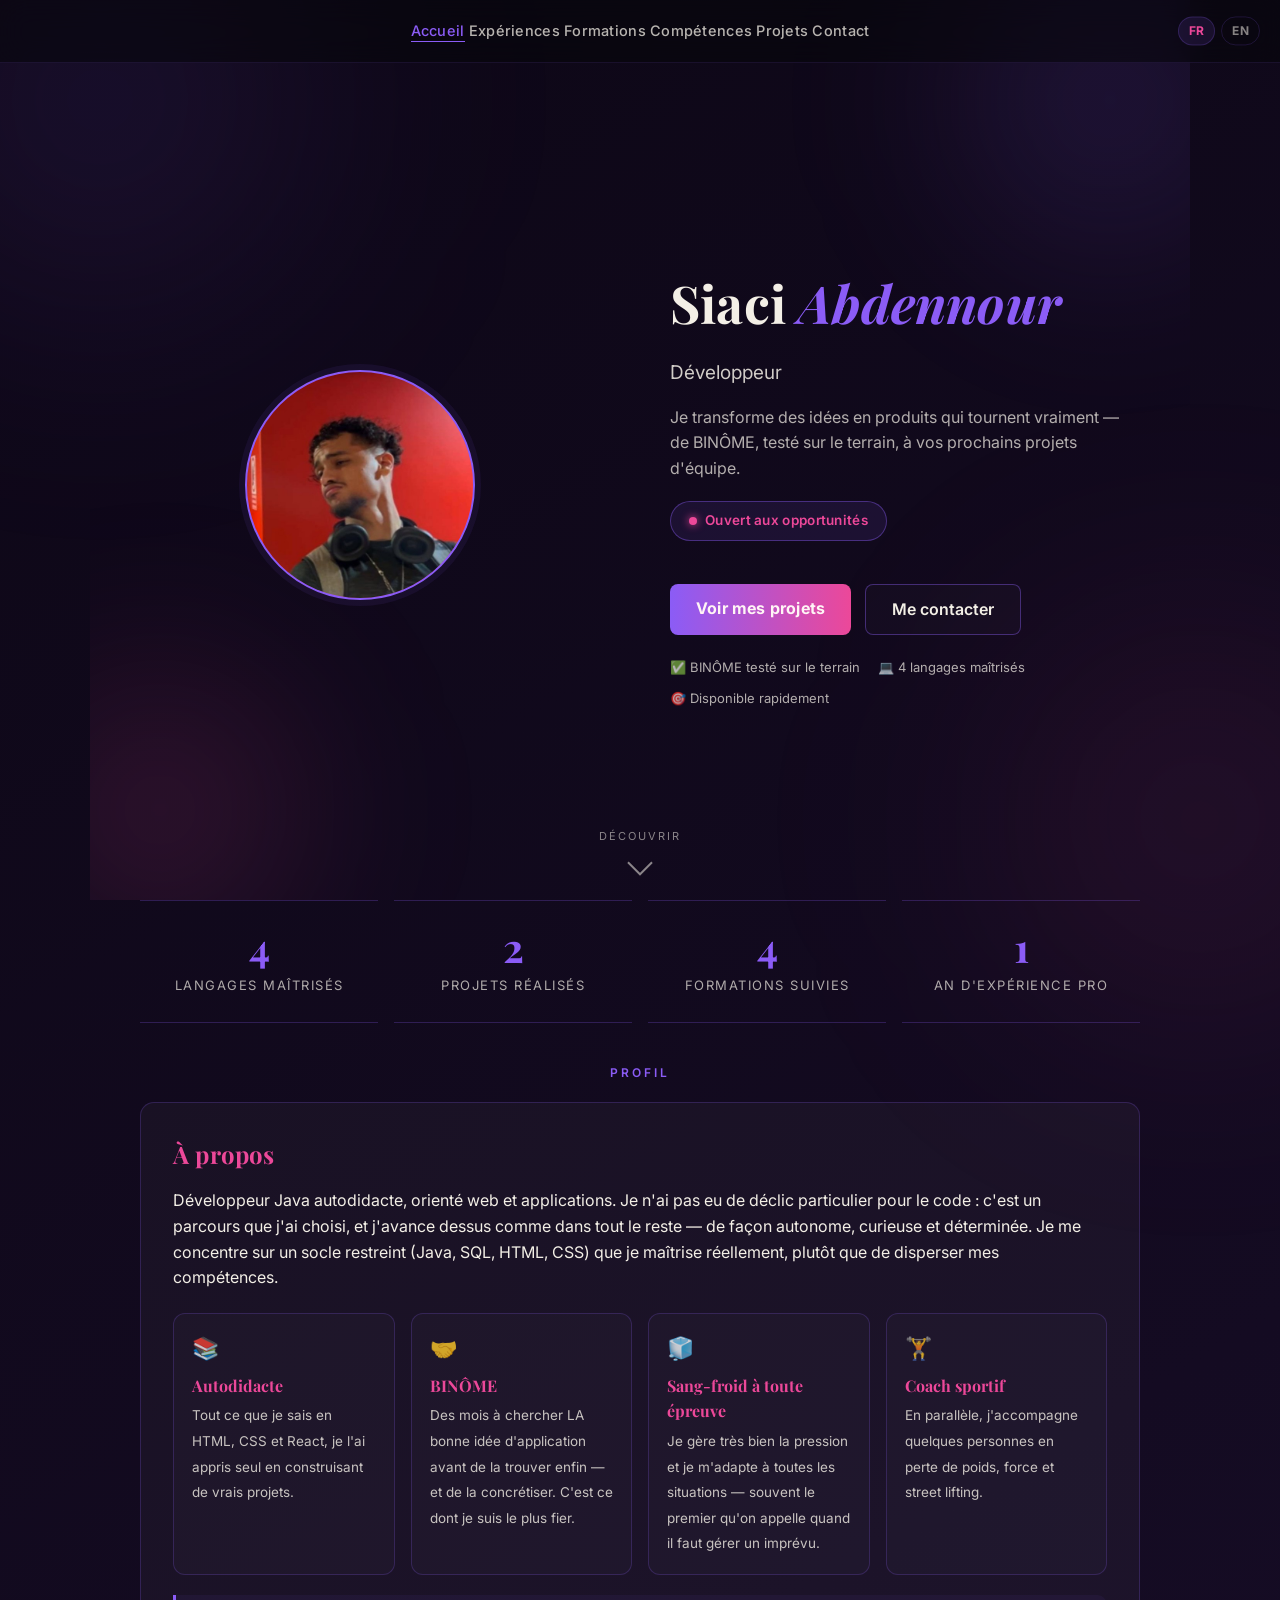
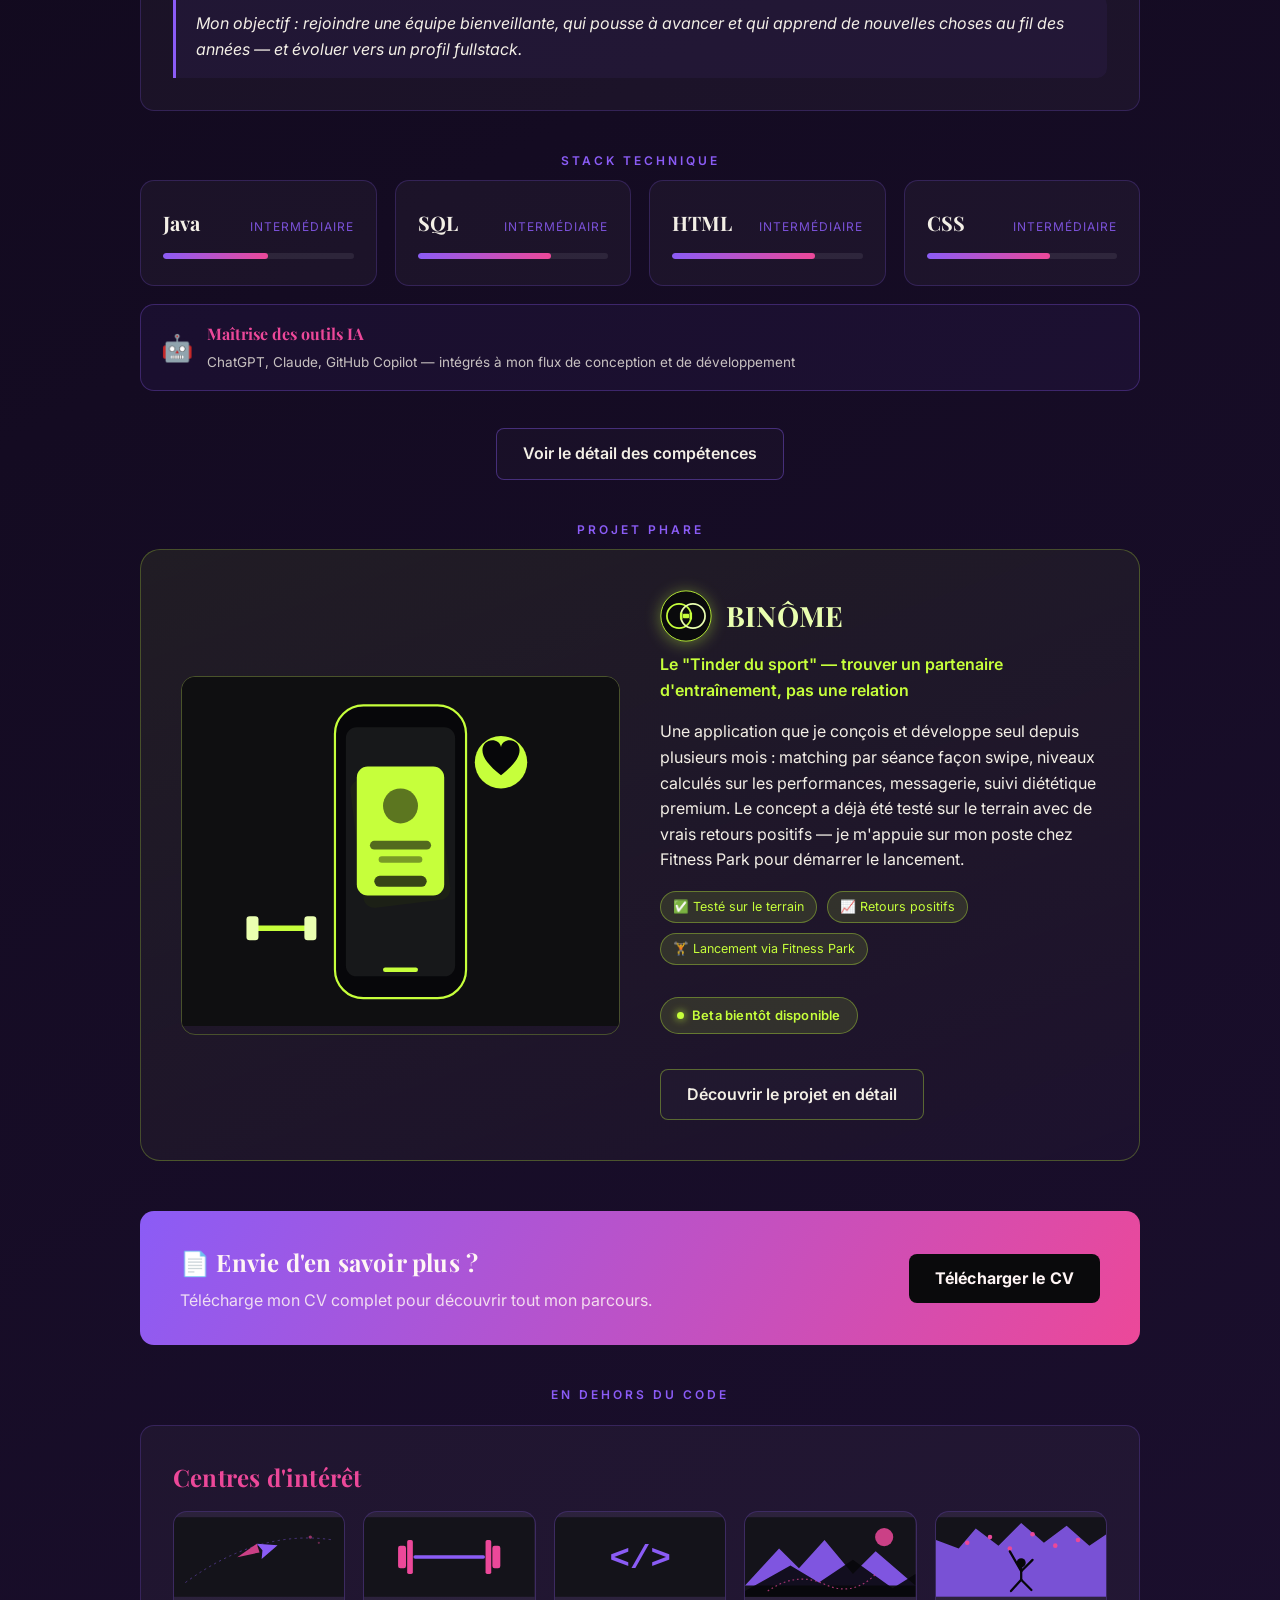
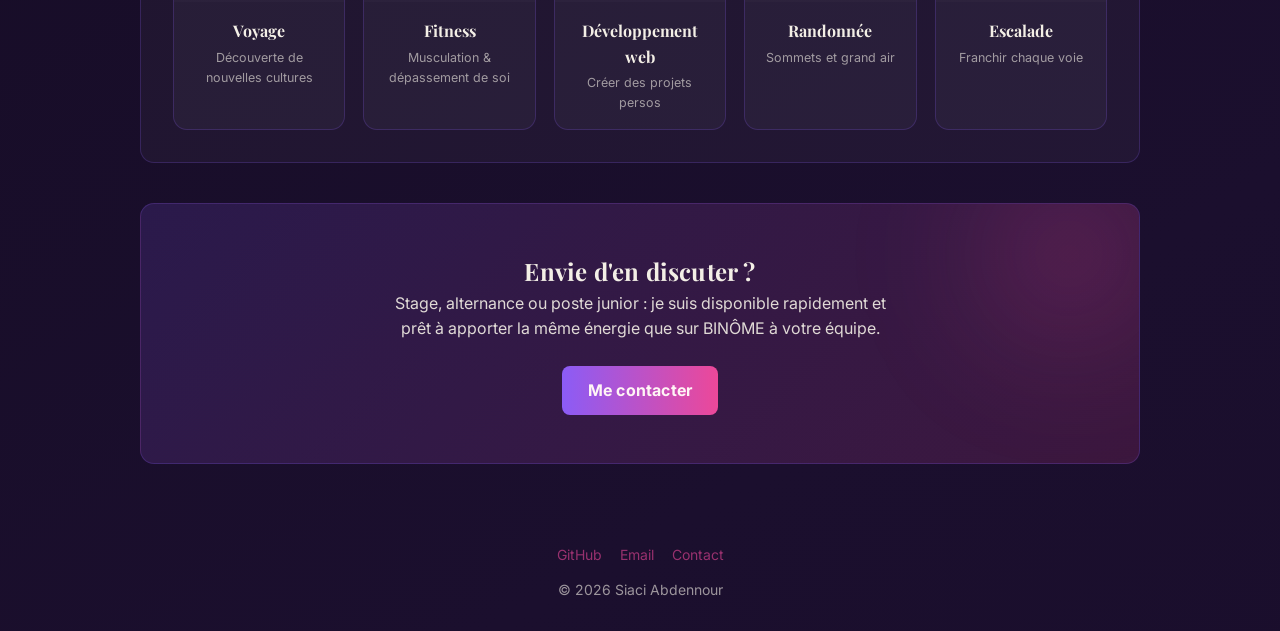
==== commit 1d49d101: "new me" ====
--- a/index.html
+++ b/index.html
@@ -38,6 +38,10 @@
     <a href="contact.html">Contact</a>
   </div>
   <button class="nav-toggle" aria-label="Ouvrir le menu" aria-expanded="false">☰</button>
+  <div class="lang-switch">
+    <span class="active">FR</span>
+    <a href="en/index.html">EN</a>
+  </div>
 </nav>
 
 <main id="main">
@@ -96,7 +100,7 @@
   <div class="card">
     <h2>À propos</h2>
     <p>
-      Développeur Java avec un niveau intermédiaire, orienté développement web et applications — je me concentre sur un socle restreint (Java, SQL, HTML, CSS) que je maîtrise réellement, plutôt que de disperser mes compétences.
+      Développeur Java autodidacte, orienté web et applications. Je n'ai pas eu de déclic particulier pour le code : c'est un parcours que j'ai choisi, et j'avance dessus comme dans tout le reste — de façon autonome, curieuse et déterminée. Je me concentre sur un socle restreint (Java, SQL, HTML, CSS) que je maîtrise réellement, plutôt que de disperser mes compétences.
     </p>
     <div class="about-highlights">
       <div class="highlight-item">
@@ -107,7 +111,12 @@
       <div class="highlight-item">
         <span class="hicon">🤝</span>
         <strong>BINÔME</strong>
-        <span>Une application que je conçois et fais évoluer en continu depuis plusieurs mois, déjà testée sur le terrain.</span>
+        <span>Des mois à chercher LA bonne idée d'application avant de la trouver enfin — et de la concrétiser. C'est ce dont je suis le plus fier.</span>
+      </div>
+      <div class="highlight-item">
+        <span class="hicon">🧊</span>
+        <strong>Sang-froid à toute épreuve</strong>
+        <span>Je gère très bien la pression et je m'adapte à toutes les situations — souvent le premier qu'on appelle quand il faut gérer un imprévu.</span>
       </div>
       <div class="highlight-item">
         <span class="hicon">🏋️</span>
@@ -116,7 +125,7 @@
       </div>
     </div>
     <p class="about-objective">
-      Mon objectif : intégrer une entreprise en tant que développeur et évoluer vers un profil fullstack.
+      Mon objectif : rejoindre une équipe bienveillante, qui pousse à avancer et qui apprend de nouvelles choses au fil des années — et évoluer vers un profil fullstack.
     </p>
   </div>
 </div>
@@ -157,27 +166,59 @@
 <!-- PROJET PHARE TEASER -->
 <div class="section reveal">
   <span class="eyebrow">Projet phare</span>
-  <div class="card binome-block">
-    <div class="brand-row">
-      <svg class="brand-logo" viewBox="0 0 120 120" xmlns="http://www.w3.org/2000/svg" role="img" aria-label="Logo BINÔME">
-        <circle cx="60" cy="60" r="58" fill="#0a0a0c"/>
-        <circle cx="60" cy="60" r="58" fill="none" stroke="#c6ff3b" stroke-width="2"/>
-        <circle cx="44" cy="60" r="28" fill="none" stroke="#c6ff3b" stroke-width="4"/>
-        <circle cx="76" cy="60" r="28" fill="none" stroke="#eaffb0" stroke-width="4"/>
-        <rect x="53" y="55" width="14" height="10" rx="2" fill="#c6ff3b"/>
-        <rect x="46" y="52" width="6" height="16" rx="2" fill="#c6ff3b"/>
-        <rect x="68" y="52" width="6" height="16" rx="2" fill="#c6ff3b"/>
+  <div class="case-study binome-block">
+    <div class="visual">
+      <svg viewBox="0 0 400 320" xmlns="http://www.w3.org/2000/svg" role="img" aria-label="Illustration de l'application BINÔME : téléphone avec une carte de séance façon swipe">
+        <rect width="400" height="320" fill="#0f0f11"/>
+        <rect x="140" y="26" width="120" height="268" rx="26" fill="#07070a" stroke="#c6ff3b" stroke-width="2"/>
+        <rect x="150" y="46" width="100" height="228" rx="10" fill="#17181a"/>
+        <g transform="rotate(-7 200 150)">
+          <rect x="160" y="90" width="80" height="118" rx="10" fill="#1c2016"/>
+        </g>
+        <g>
+          <rect x="160" y="82" width="80" height="118" rx="10" fill="#c6ff3b"/>
+          <circle cx="200" cy="118" r="16" fill="#07070a" opacity="0.55"/>
+          <rect x="172" y="150" width="56" height="8" rx="4" fill="#07070a" opacity="0.6"/>
+          <rect x="180" y="164" width="40" height="6" rx="3" fill="#07070a" opacity="0.4"/>
+          <rect x="176" y="182" width="48" height="10" rx="5" fill="#07070a" opacity="0.75"/>
+        </g>
+        <rect x="184" y="266" width="32" height="4" rx="2" fill="#c6ff3b"/>
+        <circle cx="292" cy="78" r="24" fill="#c6ff3b"/>
+        <path d="M292 90c-11-9-17-16-17-23 0-5 4-9 9-9 4 0 7 2 8 6 1-4 4-6 8-6 5 0 9 4 9 9 0 7-6 14-17 23z" fill="#07070a"/>
+        <g transform="translate(70,230)">
+          <line x1="0" y1="0" x2="42" y2="0" stroke="#c6ff3b" stroke-width="5" stroke-linecap="round"/>
+          <rect x="-11" y="-11" width="11" height="22" rx="3" fill="#eaffb0"/>
+          <rect x="42" y="-11" width="11" height="22" rx="3" fill="#eaffb0"/>
+        </g>
       </svg>
-      <h2 style="margin-bottom:0;">BINÔME</h2>
-    </div>
-    <span class="tagline" style="color:var(--accent-2); font-weight:600; display:block; margin-bottom:10px;">Le "Tinder du sport" — trouver un partenaire d'entraînement, pas une relation</span>
-    <p>
-      Une application que je conçois et développe seul depuis plusieurs mois : matching par séance façon swipe, niveaux calculés sur les performances, messagerie, suivi diététique premium. Le concept a déjà été testé sur le terrain avec de vrais retours positifs — je m'appuie sur mon poste chez Fitness Park pour démarrer le lancement.
-    </p>
-    <span class="beta-badge"><span class="dot"></span> Beta bientôt disponible</span>
-    <p style="text-align:center; margin-top:20px;">
-      <a href="projets.html" class="btn-outline">Découvrir le projet</a>
-    </p>
+    </div>
+    <div>
+      <div class="brand-row">
+        <svg class="brand-logo" viewBox="0 0 120 120" xmlns="http://www.w3.org/2000/svg" role="img" aria-label="Logo BINÔME">
+          <circle cx="60" cy="60" r="58" fill="#0a0a0c"/>
+          <circle cx="60" cy="60" r="58" fill="none" stroke="#c6ff3b" stroke-width="2"/>
+          <circle cx="44" cy="60" r="28" fill="none" stroke="#c6ff3b" stroke-width="4"/>
+          <circle cx="76" cy="60" r="28" fill="none" stroke="#eaffb0" stroke-width="4"/>
+          <rect x="53" y="55" width="14" height="10" rx="2" fill="#c6ff3b"/>
+          <rect x="46" y="52" width="6" height="16" rx="2" fill="#c6ff3b"/>
+          <rect x="68" y="52" width="6" height="16" rx="2" fill="#c6ff3b"/>
+        </svg>
+        <h2 style="margin-bottom:0;">BINÔME</h2>
+      </div>
+      <span class="tagline">Le "Tinder du sport" — trouver un partenaire d'entraînement, pas une relation</span>
+      <p>
+        Une application que je conçois et développe seul depuis plusieurs mois : matching par séance façon swipe, niveaux calculés sur les performances, messagerie, suivi diététique premium. Le concept a déjà été testé sur le terrain avec de vrais retours positifs — je m'appuie sur mon poste chez Fitness Park pour démarrer le lancement.
+      </p>
+      <div class="stat-chips">
+        <span class="chip">✅ Testé sur le terrain</span>
+        <span class="chip">📈 Retours positifs</span>
+        <span class="chip">🏋️ Lancement via Fitness Park</span>
+      </div>
+      <span class="beta-badge"><span class="dot"></span> Beta bientôt disponible</span>
+      <p style="margin-top:20px;">
+        <a href="projets.html" class="btn-outline">Découvrir le projet en détail</a>
+      </p>
+    </div>
   </div>
 </div>
 
@@ -285,6 +326,15 @@
   </div>
 </div>
 
+<!-- CTA FINALE -->
+<div class="section reveal">
+  <div class="closing-cta">
+    <h2>Envie d'en discuter ?</h2>
+    <p>Stage, alternance ou poste junior : je suis disponible rapidement et prêt à apporter la même énergie que sur BINÔME à votre équipe.</p>
+    <a href="contact.html" class="btn">Me contacter</a>
+  </div>
+</div>
+
 </main>
 
 <footer class="site-footer">
--- a/style.css
+++ b/style.css
@@ -157,6 +157,54 @@
 
 .nav-toggle{
   display:none;
+}
+
+/* ============ LANGUAGE SWITCH ============ */
+.lang-switch{
+  position:absolute;
+  top:50%;
+  right:20px;
+  transform:translateY(-50%);
+  display:flex;
+  gap:6px;
+  z-index:1001;
+}
+
+.lang-switch a,
+.lang-switch span{
+  padding:4px 10px;
+  border-radius:999px;
+  border:1px solid var(--card-border);
+  font-size:12px;
+  font-weight:700;
+  letter-spacing:0.3px;
+  text-decoration:none;
+  color:var(--text-dim);
+  transition:0.25s;
+}
+
+.lang-switch a:hover,
+.lang-switch a:focus-visible{
+  color:var(--accent-2);
+  border-color:var(--accent-2);
+}
+
+.lang-switch span.active{
+  background:var(--accent-soft);
+  color:var(--accent-2);
+  cursor:default;
+}
+
+@media (max-width:640px){
+  .lang-switch{
+    right:60px;
+    gap:4px;
+  }
+  .lang-switch a,
+  .lang-switch span{
+    padding:3px 8px;
+    font-size:10.5px;
+  }
 }
 
 /* ============ LAYOUT ============ */
@@ -1409,6 +1457,45 @@
   }
 }
 
+/* ============ CTA FINALE (accueil) ============ */
+.closing-cta{
+  text-align:center;
+  padding:48px clamp(20px,4vw,50px);
+  border-radius:var(--radius);
+  background:linear-gradient(135deg,rgba(139,92,246,0.16),rgba(236,72,153,0.16));
+  border:1px solid var(--card-border);
+  position:relative;
+  overflow:hidden;
+}
+
+.closing-cta::before{
+  content:'';
+  position:absolute;
+  width:260px;
+  height:260px;
+  border-radius:50%;
+  background:radial-gradient(circle, rgba(236,72,153,0.25), transparent 70%);
+  filter:blur(60px);
+  top:-80px;
+  right:-60px;
+  z-index:0;
+}
+
+.closing-cta > *{
+  position:relative;
+  z-index:1;
+}
+
+.closing-cta p{
+  max-width:52ch;
+  margin:0 auto;
+  opacity:0.9;
+}
+
+.closing-cta .btn{
+  margin-top:24px;
+}
+
 /* ============ RESPONSIVE ============ */
 @media (max-width:640px){
   .nav{
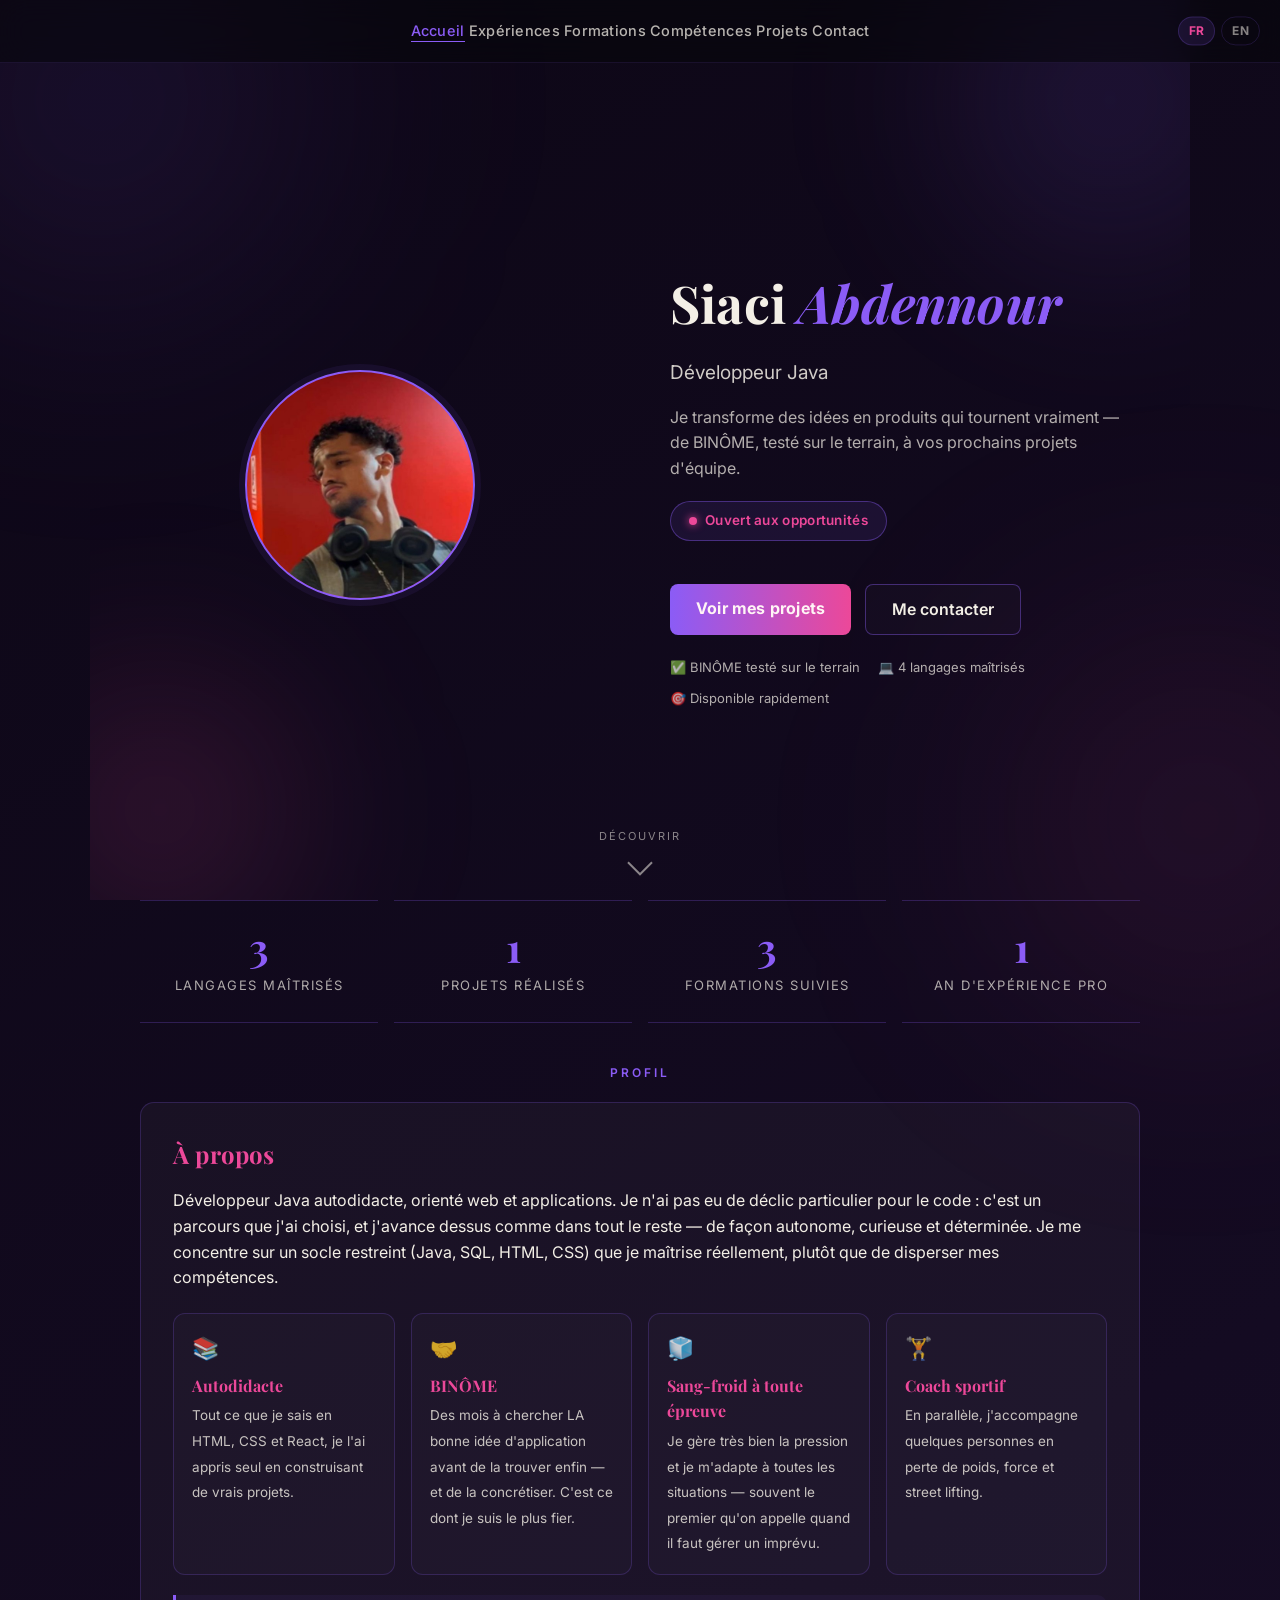
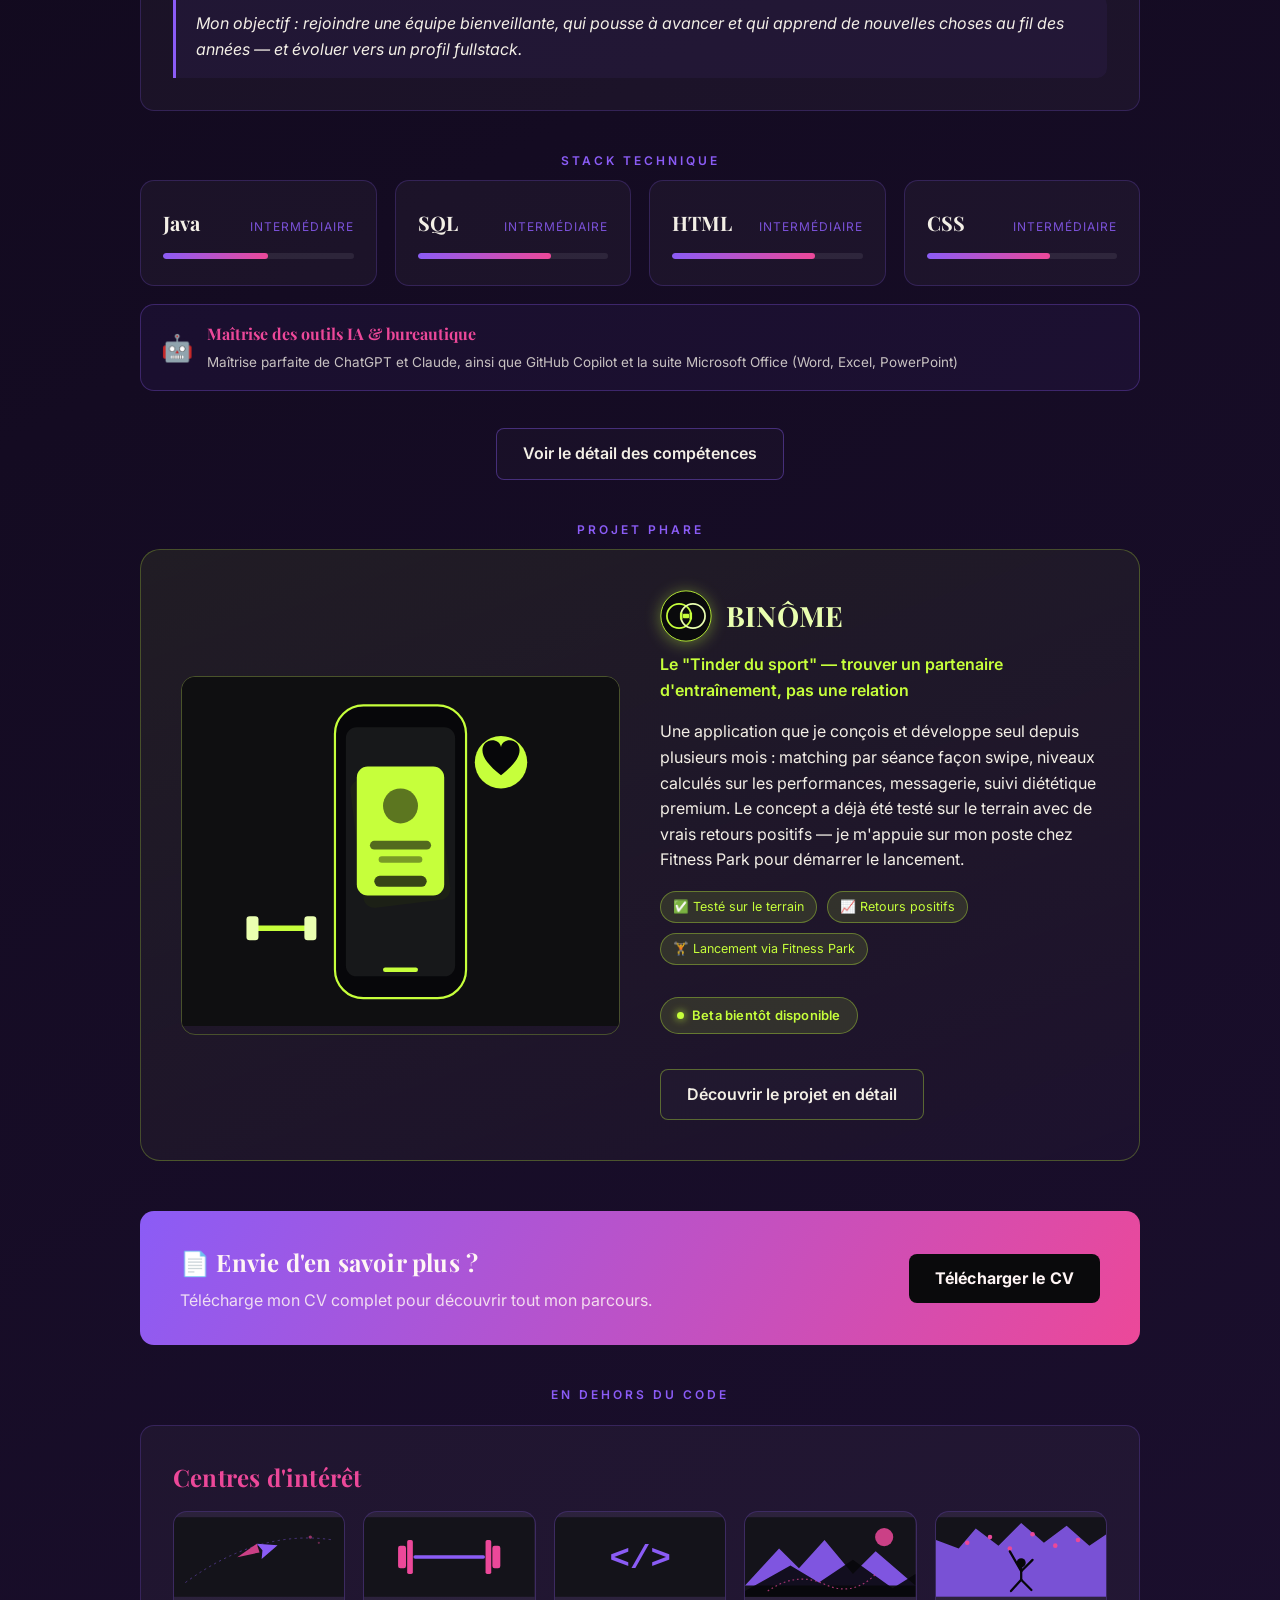
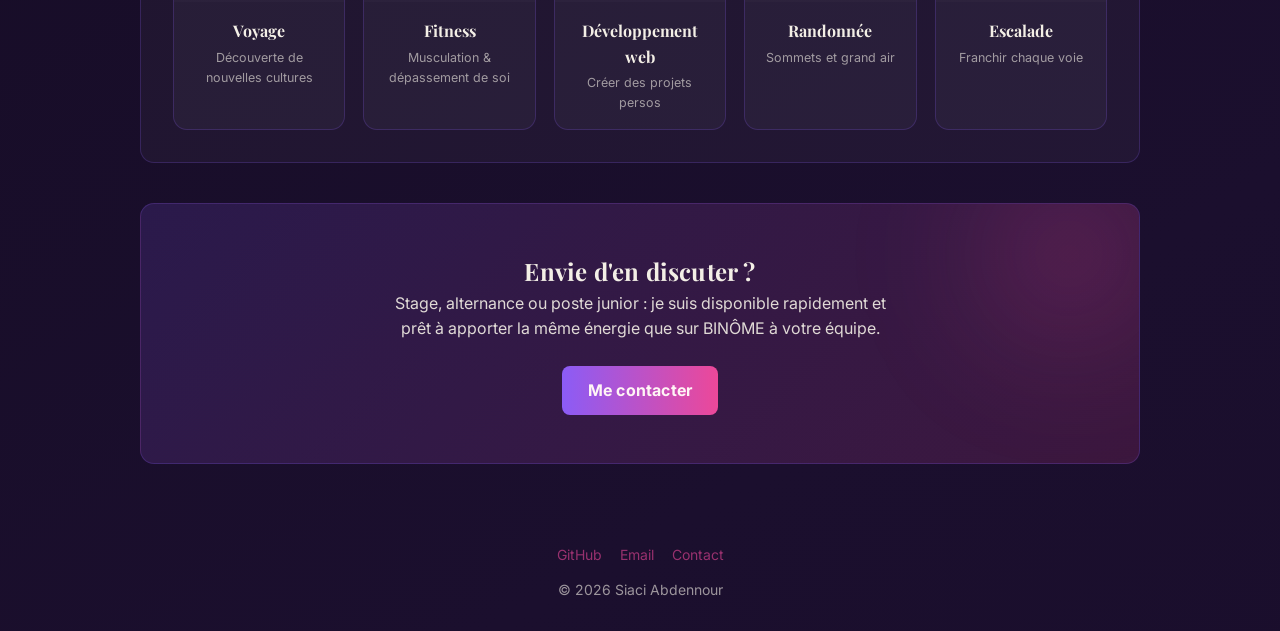
==== commit bf8817a5: "new" ====
--- a/index.html
+++ b/index.html
@@ -154,8 +154,8 @@
   <div class="ai-tools-tag">
     <span class="icon">🤖</span>
     <div>
-      <strong>Maîtrise des outils IA</strong>
-      <span>ChatGPT, Claude, GitHub Copilot — intégrés à mon flux de conception et de développement</span>
+      <strong>Maîtrise des outils IA & bureautique</strong>
+      <span>Maîtrise parfaite de ChatGPT et Claude, ainsi que GitHub Copilot et la suite Microsoft Office (Word, Excel, PowerPoint)</span>
     </div>
   </div>
   <p style="text-align:center; margin-top:22px;">
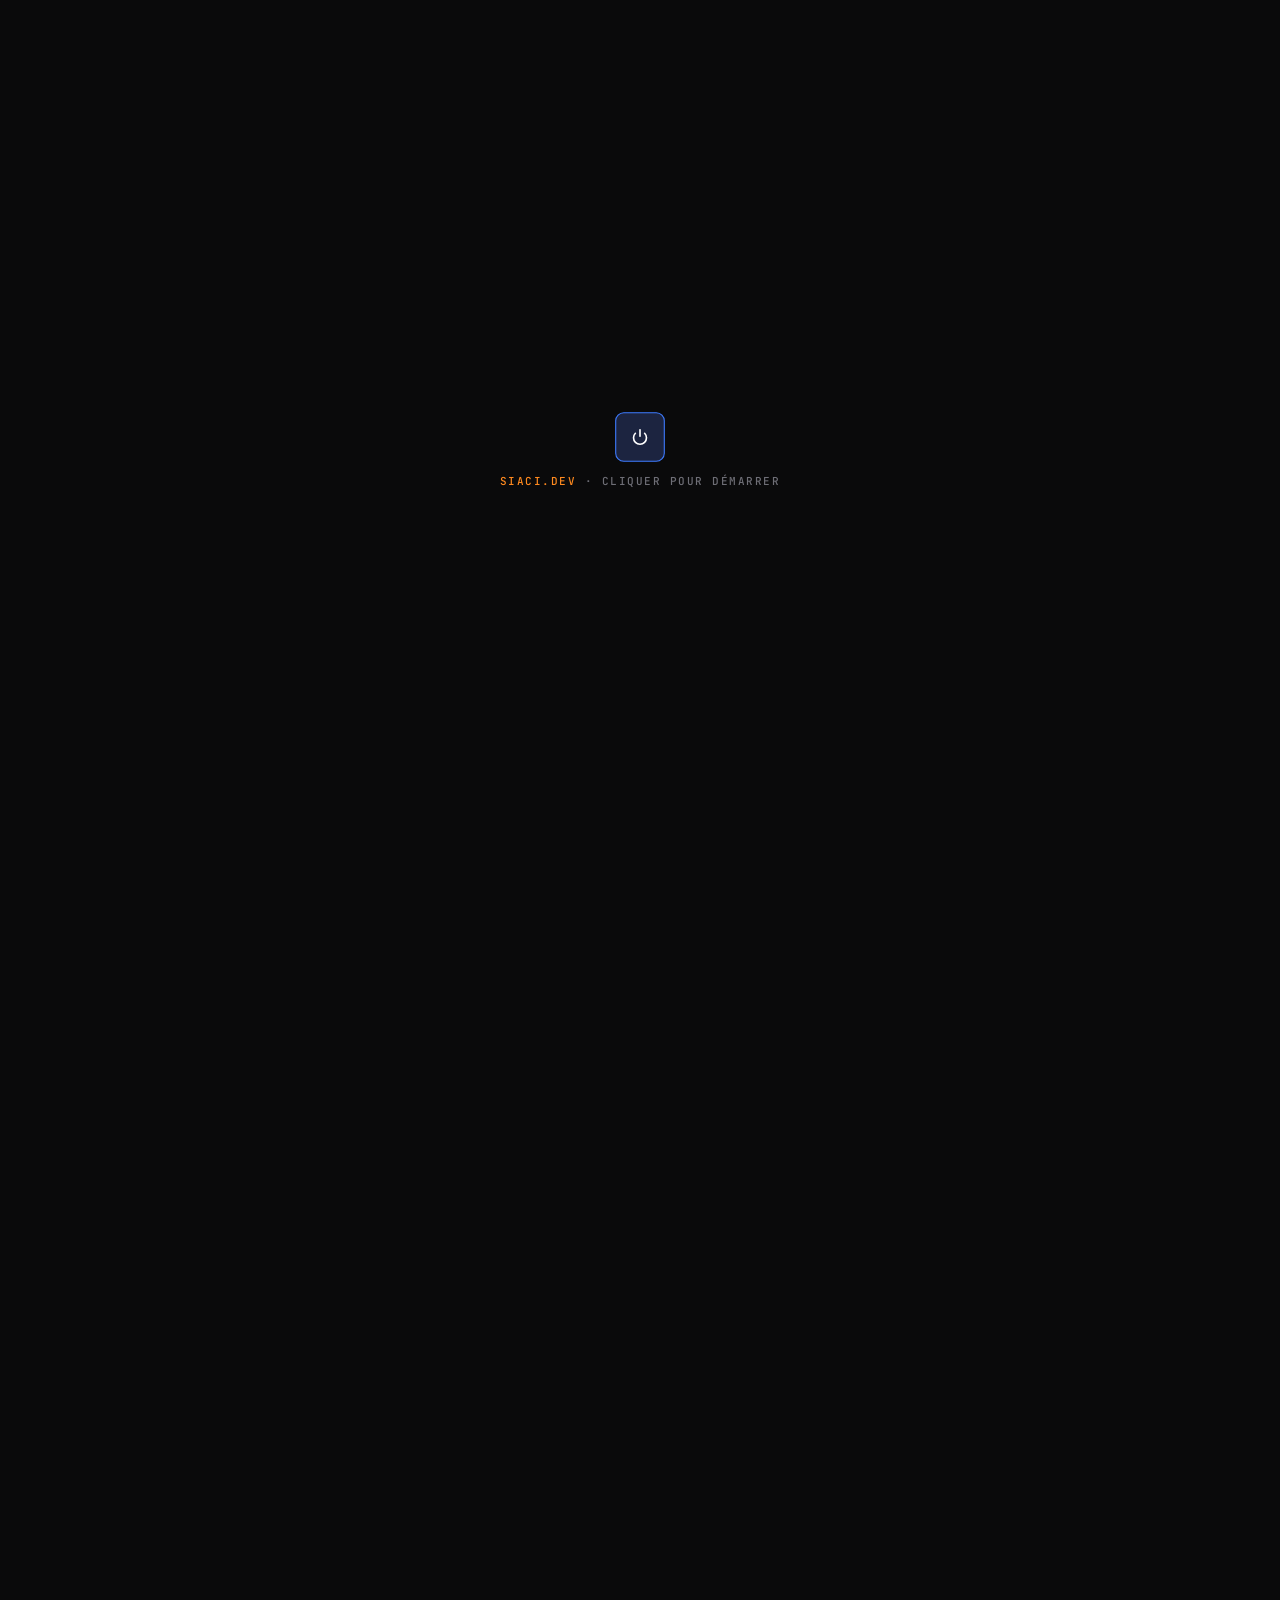
==== commit 8f651ea3: "Style studio tech : intro, curseurs pixel, sections construites façon inspecteur, texte déchiffré, g" ====
--- a/index.html
+++ b/index.html
@@ -2,10 +2,11 @@
 <html lang="fr">
 <head>
 <meta charset="UTF-8">
+<script>try{if(!sessionStorage.getItem("introSeen")&&!matchMedia("(prefers-reduced-motion: reduce)").matches){document.documentElement.classList.add("intro");setTimeout(function(){document.documentElement.classList.remove("intro")},9000)}}catch(e){}</script>
 <meta name="viewport" content="width=device-width, initial-scale=1">
 <title>Siaci Abdennour — Développeur Java</title>
 <meta name="description" content="Portfolio de Siaci Abdennour, développeur Java (Java, HTML, CSS, SQL) en évolution vers un profil fullstack. Ouvert aux stages, alternances et postes junior.">
-<meta name="theme-color" content="#07070a">
+<meta name="theme-color" content="#0a0a0b">
 <link rel="icon" type="image/svg+xml" href="favicon.svg">
 <link rel="canonical" href="https://abdesci.github.io/">
 
@@ -18,7 +19,7 @@
 
 <link rel="preconnect" href="https://fonts.googleapis.com">
 <link rel="preconnect" href="https://fonts.gstatic.com" crossorigin>
-<link href="https://fonts.googleapis.com/css2?family=Inter:wght@400;500;600;700&family=Playfair+Display:ital,wght@0,700;1,700&display=swap" rel="stylesheet">
+<link href="https://fonts.googleapis.com/css2?family=Inter:wght@400;500;600;700&family=Inter+Tight:wght@500;600;700;800&family=JetBrains+Mono:wght@400;500;700&display=swap" rel="stylesheet">
 
 <link rel="stylesheet" href="style.css">
 </head>
@@ -242,14 +243,14 @@
 
       <div class="interest-card">
         <svg class="banner" viewBox="0 0 300 140" xmlns="http://www.w3.org/2000/svg" role="img" aria-label="Illustration voyage">
-          <rect width="300" height="140" fill="#14131a"/>
-          <path d="M20 115 Q150 20 280 40" stroke="#8b5cf6" stroke-width="1.5" stroke-dasharray="4 6" fill="none" opacity="0.5"/>
+          <rect width="300" height="140" fill="#111113"/>
+          <path d="M20 115 Q150 20 280 40" stroke="#3d7bff" stroke-width="1.5" stroke-dasharray="4 6" fill="none" opacity="0.5"/>
           <g transform="translate(150,60) rotate(-18)">
-            <path d="M0 -14 L34 0 L0 14 L6 0 Z" fill="#8b5cf6"/>
-            <path d="M0 -14 L-40 -2 L0 2 Z" fill="#ec4899" opacity="0.85"/>
+            <path d="M0 -14 L34 0 L0 14 L6 0 Z" fill="#3d7bff"/>
+            <path d="M0 -14 L-40 -2 L0 2 Z" fill="#ff8a1f" opacity="0.85"/>
           </g>
-          <circle cx="240" cy="35" r="3" fill="#ec4899" opacity="0.6"/>
-          <circle cx="255" cy="45" r="2" fill="#ec4899" opacity="0.4"/>
+          <circle cx="240" cy="35" r="3" fill="#ff8a1f" opacity="0.6"/>
+          <circle cx="255" cy="45" r="2" fill="#ff8a1f" opacity="0.4"/>
         </svg>
         <div class="body">
           <span class="label">Voyage</span>
@@ -259,12 +260,12 @@
 
       <div class="interest-card">
         <svg class="banner" viewBox="0 0 300 140" xmlns="http://www.w3.org/2000/svg" role="img" aria-label="Illustration fitness">
-          <rect width="300" height="140" fill="#14131a"/>
-          <line x1="90" y1="70" x2="210" y2="70" stroke="#8b5cf6" stroke-width="6" stroke-linecap="round"/>
-          <rect x="60" y="50" width="14" height="40" rx="4" fill="#ec4899"/>
-          <rect x="76" y="40" width="10" height="60" rx="3" fill="#ec4899"/>
-          <rect x="214" y="40" width="10" height="60" rx="3" fill="#ec4899"/>
-          <rect x="226" y="50" width="14" height="40" rx="4" fill="#ec4899"/>
+          <rect width="300" height="140" fill="#111113"/>
+          <line x1="90" y1="70" x2="210" y2="70" stroke="#3d7bff" stroke-width="6" stroke-linecap="round"/>
+          <rect x="60" y="50" width="14" height="40" rx="4" fill="#ff8a1f"/>
+          <rect x="76" y="40" width="10" height="60" rx="3" fill="#ff8a1f"/>
+          <rect x="214" y="40" width="10" height="60" rx="3" fill="#ff8a1f"/>
+          <rect x="226" y="50" width="14" height="40" rx="4" fill="#ff8a1f"/>
         </svg>
         <div class="body">
           <span class="label">Fitness</span>
@@ -274,8 +275,8 @@
 
       <div class="interest-card">
         <svg class="banner" viewBox="0 0 300 140" xmlns="http://www.w3.org/2000/svg" role="img" aria-label="Illustration développement web">
-          <rect width="300" height="140" fill="#14131a"/>
-          <text x="150" y="90" font-family="monospace" font-size="60" font-weight="700" fill="#8b5cf6" text-anchor="middle">&lt;/&gt;</text>
+          <rect width="300" height="140" fill="#111113"/>
+          <text x="150" y="90" font-family="monospace" font-size="60" font-weight="700" fill="#3d7bff" text-anchor="middle">&lt;/&gt;</text>
         </svg>
         <div class="body">
           <span class="label">Développement web</span>
@@ -285,11 +286,11 @@
 
       <div class="interest-card">
         <svg class="banner" viewBox="0 0 300 140" xmlns="http://www.w3.org/2000/svg" role="img" aria-label="Illustration randonnée">
-          <rect width="300" height="140" fill="#14131a"/>
-          <circle cx="245" cy="35" r="16" fill="#ec4899" opacity="0.85"/>
-          <path d="M0 120 L60 55 L95 90 L140 40 L190 100 L230 60 L300 120 Z" fill="#8b5cf6" opacity="0.9"/>
+          <rect width="300" height="140" fill="#111113"/>
+          <circle cx="245" cy="35" r="16" fill="#ff8a1f" opacity="0.85"/>
+          <path d="M0 120 L60 55 L95 90 L140 40 L190 100 L230 60 L300 120 Z" fill="#3d7bff" opacity="0.9"/>
           <path d="M0 130 L80 85 L130 115 L190 75 L260 125 L300 100 L300 140 L0 140 Z" fill="#07070a" opacity="0.9"/>
-          <path d="M40 130 Q90 95 140 118 T230 100" stroke="#ec4899" stroke-width="2" stroke-dasharray="3 5" fill="none" opacity="0.7"/>
+          <path d="M40 130 Q90 95 140 118 T230 100" stroke="#ff8a1f" stroke-width="2" stroke-dasharray="3 5" fill="none" opacity="0.7"/>
         </svg>
         <div class="body">
           <span class="label">Randonnée</span>
@@ -299,14 +300,14 @@
 
       <div class="interest-card">
         <svg class="banner" viewBox="0 0 300 140" xmlns="http://www.w3.org/2000/svg" role="img" aria-label="Illustration escalade">
-          <rect width="300" height="140" fill="#14131a"/>
-          <path d="M0 140 L0 40 L40 55 L70 20 L110 50 L150 10 L190 45 L230 15 L270 50 L300 30 L300 140 Z" fill="#8b5cf6" opacity="0.85"/>
-          <circle cx="55" cy="45" r="4" fill="#ec4899"/>
-          <circle cx="95" cy="35" r="4" fill="#ec4899"/>
-          <circle cx="130" cy="55" r="4" fill="#ec4899"/>
-          <circle cx="170" cy="30" r="4" fill="#ec4899"/>
-          <circle cx="210" cy="50" r="4" fill="#ec4899"/>
-          <circle cx="250" cy="40" r="4" fill="#ec4899"/>
+          <rect width="300" height="140" fill="#111113"/>
+          <path d="M0 140 L0 40 L40 55 L70 20 L110 50 L150 10 L190 45 L230 15 L270 50 L300 30 L300 140 Z" fill="#3d7bff" opacity="0.85"/>
+          <circle cx="55" cy="45" r="4" fill="#ff8a1f"/>
+          <circle cx="95" cy="35" r="4" fill="#ff8a1f"/>
+          <circle cx="130" cy="55" r="4" fill="#ff8a1f"/>
+          <circle cx="170" cy="30" r="4" fill="#ff8a1f"/>
+          <circle cx="210" cy="50" r="4" fill="#ff8a1f"/>
+          <circle cx="250" cy="40" r="4" fill="#ff8a1f"/>
           <g stroke="#07070a" stroke-width="4" stroke-linecap="round" fill="none">
             <circle cx="150" cy="80" r="8" fill="#07070a" stroke="none"/>
             <line x1="150" y1="88" x2="150" y2="110"/>
--- a/style.css
+++ b/style.css
@@ -9,11 +9,11 @@
   --bg-2:#1b0f2e;
   --accent:#8b5cf6;
   --accent-2:#ec4899;
-  --accent-soft:rgba(139,92,246,0.12);
+  --accent-soft:rgba(61,123,255,0.12);
   --text:#f3efe6;
   --text-dim:rgba(243,239,230,0.72);
   --card-bg:rgba(255,255,255,0.035);
-  --card-border:rgba(139,92,246,0.22);
+  --card-border:rgba(61,123,255,0.22);
   --radius:14px;
   --max-width:1000px;
   --font-body: "Inter", system-ui, -apple-system, "Segoe UI", "Helvetica Neue", Arial, sans-serif;
@@ -54,7 +54,7 @@
 body::before{
   width:560px;
   height:560px;
-  background:radial-gradient(circle, rgba(139,92,246,0.18), transparent 70%);
+  background:radial-gradient(circle, rgba(61,123,255,0.18), transparent 70%);
   top:-180px;
   left:-180px;
 }
@@ -62,7 +62,7 @@
 body::after{
   width:520px;
   height:520px;
-  background:radial-gradient(circle, rgba(236,72,153,0.16), transparent 70%);
+  background:radial-gradient(circle, rgba(255,138,31,0.16), transparent 70%);
   bottom:-180px;
   right:-180px;
 }
@@ -123,7 +123,7 @@
   z-index:1000;
   transition:padding 0.3s ease, background 0.3s ease;
   flex-wrap:wrap;
-  border-bottom:1px solid rgba(139,92,246,0.12);
+  border-bottom:1px solid rgba(61,123,255,0.12);
 }
 
 .nav.scrolled{
@@ -246,7 +246,7 @@
 .hero::before{
   width:420px;
   height:420px;
-  background:radial-gradient(circle,rgba(139,92,246,0.18),transparent 70%);
+  background:radial-gradient(circle,rgba(61,123,255,0.18),transparent 70%);
   top:-120px;
   left:-120px;
 }
@@ -254,7 +254,7 @@
 .hero::after{
   width:360px;
   height:360px;
-  background:radial-gradient(circle,rgba(236,72,153,0.12),transparent 70%);
+  background:radial-gradient(circle,rgba(255,138,31,0.12),transparent 70%);
   bottom:-100px;
   right:-100px;
 }
@@ -269,7 +269,7 @@
   height:150px;
   border-radius:50%;
   border:2px solid var(--accent);
-  box-shadow:0 0 0 6px rgba(139,92,246,0.08);
+  box-shadow:0 0 0 6px rgba(61,123,255,0.08);
   margin-bottom:22px;
   overflow:hidden;
   display:flex;
@@ -336,8 +336,8 @@
   margin-top:20px;
   padding:8px 18px;
   border-radius:999px;
-  background:rgba(139,92,246,0.1);
-  border:1px solid rgba(139,92,246,0.4);
+  background:rgba(61,123,255,0.1);
+  border:1px solid rgba(61,123,255,0.4);
   color:var(--accent-2);
   font-size:13.5px;
   font-weight:600;
@@ -383,7 +383,7 @@
 .btn:hover,
 .btn:focus-visible{
   transform:translateY(-2px);
-  box-shadow:0 8px 24px rgba(139,92,246,0.35);
+  box-shadow:0 8px 24px rgba(61,123,255,0.35);
 }
 
 .btn-outline{
@@ -394,7 +394,7 @@
   text-decoration:none;
   color:var(--text);
   font-weight:600;
-  border:1px solid rgba(139,92,246,0.4);
+  border:1px solid rgba(61,123,255,0.4);
   background:rgba(255,255,255,0.02);
   transition:0.3s;
 }
@@ -418,8 +418,8 @@
 .stat{
   text-align:center;
   padding:26px 12px;
-  border-top:1px solid rgba(139,92,246,0.25);
-  border-bottom:1px solid rgba(139,92,246,0.25);
+  border-top:1px solid rgba(61,123,255,0.25);
+  border-bottom:1px solid rgba(61,123,255,0.25);
 }
 
 .stat .num{
@@ -452,8 +452,8 @@
 
 .card:hover{
   transform:translateY(-6px);
-  box-shadow:0 12px 36px rgba(139,92,246,0.14);
-  border-color:rgba(139,92,246,0.4);
+  box-shadow:0 12px 36px rgba(61,123,255,0.14);
+  border-color:rgba(61,123,255,0.4);
 }
 
 .card h2{
@@ -490,8 +490,8 @@
 
 .lang-card:hover{
   transform:translateY(-6px);
-  box-shadow:0 12px 36px rgba(139,92,246,0.16);
-  border-color:rgba(139,92,246,0.45);
+  box-shadow:0 12px 36px rgba(61,123,255,0.16);
+  border-color:rgba(61,123,255,0.45);
 }
 
 .lang-card .lang-top{
@@ -566,8 +566,8 @@
 
 .interest-card:hover{
   transform:translateY(-6px);
-  box-shadow:0 12px 32px rgba(139,92,246,0.16);
-  border-color:rgba(139,92,246,0.4);
+  box-shadow:0 12px 32px rgba(61,123,255,0.16);
+  border-color:rgba(61,123,255,0.4);
 }
 
 .interest-card .banner{
@@ -614,7 +614,7 @@
   width:52px;
   height:52px;
   flex-shrink:0;
-  filter:drop-shadow(0 2px 8px rgba(139,92,246,0.35));
+  filter:drop-shadow(0 2px 8px rgba(61,123,255,0.35));
 }
 
 /* ============ AI TOOLS TAG ============ */
@@ -625,8 +625,8 @@
   margin-top:18px;
   padding:16px 20px;
   border-radius:var(--radius);
-  border:1px solid rgba(139,92,246,0.3);
-  background:rgba(139,92,246,0.06);
+  border:1px solid rgba(61,123,255,0.3);
+  background:rgba(61,123,255,0.06);
 }
 
 .ai-tools-tag .icon{
@@ -729,8 +729,8 @@
 
 .project:hover{
   transform:translateY(-6px);
-  box-shadow:0 12px 36px rgba(139,92,246,0.14);
-  border-color:rgba(139,92,246,0.4);
+  box-shadow:0 12px 36px rgba(61,123,255,0.14);
+  border-color:rgba(61,123,255,0.4);
 }
 
 .project h2{
@@ -755,9 +755,9 @@
   padding:4px 10px;
   border-radius:999px;
   margin-top:10px;
-  background:rgba(139,92,246,0.12);
+  background:rgba(61,123,255,0.12);
   color:var(--accent-2);
-  border:1px solid rgba(139,92,246,0.35);
+  border:1px solid rgba(61,123,255,0.35);
 }
 
 /* ============ FOOTER ============ */
@@ -847,7 +847,7 @@
   width:480px;
   height:480px;
   border-radius:50%;
-  background:radial-gradient(circle,rgba(139,92,246,0.16),transparent 70%);
+  background:radial-gradient(circle,rgba(61,123,255,0.16),transparent 70%);
   filter:blur(70px);
   top:-140px;
   right:-160px;
@@ -860,7 +860,7 @@
   width:420px;
   height:420px;
   border-radius:50%;
-  background:radial-gradient(circle, rgba(236,72,153,0.2), transparent 70%);
+  background:radial-gradient(circle, rgba(255,138,31,0.2), transparent 70%);
   filter:blur(80px);
   bottom:-120px;
   left:-140px;
@@ -936,7 +936,7 @@
   grid-template-columns:160px 1fr;
   gap:30px;
   padding:34px 0;
-  border-top:1px solid rgba(139,92,246,0.18);
+  border-top:1px solid rgba(61,123,255,0.18);
 }
 
 .resume:first-of-type{
@@ -973,8 +973,8 @@
   font-size:12.5px;
   padding:5px 12px;
   border-radius:999px;
-  border:1px solid rgba(139,92,246,0.3);
-  background:rgba(139,92,246,0.07);
+  border:1px solid rgba(61,123,255,0.3);
+  background:rgba(61,123,255,0.07);
   color:var(--accent-2);
 }
 
@@ -1003,8 +1003,8 @@
 
 .radial-card:hover{
   transform:translateY(-6px);
-  border-color:rgba(139,92,246,0.45);
-  box-shadow:0 12px 32px rgba(139,92,246,0.16);
+  border-color:rgba(61,123,255,0.45);
+  box-shadow:0 12px 32px rgba(61,123,255,0.16);
 }
 
 .radial-card svg{
@@ -1066,7 +1066,7 @@
   padding:40px;
   border-radius:20px;
   border:1px solid var(--card-border);
-  background:linear-gradient(160deg,rgba(139,92,246,0.06),rgba(255,255,255,0.02));
+  background:linear-gradient(160deg,rgba(61,123,255,0.06),rgba(255,255,255,0.02));
   margin-bottom:50px;
 }
 
@@ -1262,7 +1262,7 @@
   border-radius:inherit;
   opacity:0;
   transition:opacity 0.4s ease;
-  background:radial-gradient(260px circle at var(--mx,50%) var(--my,50%), rgba(139,92,246,0.16), transparent 65%);
+  background:radial-gradient(260px circle at var(--mx,50%) var(--my,50%), rgba(61,123,255,0.16), transparent 65%);
   pointer-events:none;
 }
 
@@ -1354,8 +1354,8 @@
 }
 
 @keyframes pulseGlow{
-  0%,100%{ box-shadow:0 0 0 0 rgba(236,72,153,0.4); }
-  50%{ box-shadow:0 0 30px 10px rgba(139,92,246,0.3); }
+  0%,100%{ box-shadow:0 0 0 0 rgba(255,138,31,0.4); }
+  50%{ box-shadow:0 0 30px 10px rgba(61,123,255,0.3); }
 }
 
 /* ============ TRUST STRIP (accueil) ============ */
@@ -1411,7 +1411,7 @@
   margin-top:20px;
   padding:16px 20px;
   border-left:3px solid var(--accent);
-  background:rgba(139,92,246,0.06);
+  background:rgba(61,123,255,0.06);
   border-radius:0 10px 10px 0;
   font-style:italic;
   color:var(--text);
@@ -1462,7 +1462,7 @@
   text-align:center;
   padding:48px clamp(20px,4vw,50px);
   border-radius:var(--radius);
-  background:linear-gradient(135deg,rgba(139,92,246,0.16),rgba(236,72,153,0.16));
+  background:linear-gradient(135deg,rgba(61,123,255,0.16),rgba(255,138,31,0.16));
   border:1px solid var(--card-border);
   position:relative;
   overflow:hidden;
@@ -1474,7 +1474,7 @@
   width:260px;
   height:260px;
   border-radius:50%;
-  background:radial-gradient(circle, rgba(236,72,153,0.25), transparent 70%);
+  background:radial-gradient(circle, rgba(255,138,31,0.25), transparent 70%);
   filter:blur(60px);
   top:-80px;
   right:-60px;
@@ -1546,3 +1546,1181 @@
     font-size:32px;
   }
 }
+
+/* ==========================================================
+   STYLE « STUDIO TECH »
+   Fond noir, titres blancs serrés, labels monospace orange,
+   cadres bleus façon inspecteur de code, curseurs pixel colorés.
+   Les éléments animés (intro, curseurs, cadres, inspecteur)
+   sont créés par script.js. Tout se calme si l'utilisateur
+   préfère moins d'animations.
+   ========================================================== */
+
+:root{
+  --bg-1:#0a0a0b;
+  --bg-2:#0a0a0b;
+  --accent:#ff8a1f;
+  --accent-2:#f2f2f3;
+  --accent-soft:rgba(255,138,31,0.1);
+  --blue:#3d7bff;
+  --red:#ff3b3b;
+  --green:#3ddc84;
+  --text:#f2f2f3;
+  --text-dim:rgba(242,242,243,0.6);
+  --muted:#6e6e76;
+  --card-bg:rgba(255,255,255,0.02);
+  --card-border:rgba(255,255,255,0.09);
+  --radius:8px;
+  --font-display:"Inter Tight", "Inter", system-ui, sans-serif;
+  --font-mono:"JetBrains Mono", ui-monospace, SFMono-Regular, Menlo, monospace;
+}
+
+::selection{
+  background:var(--blue);
+  color:#fff;
+}
+
+html,
+body{
+  overflow-x:clip;
+}
+
+body{
+  background:var(--bg-1);
+  animation:pageIn 0.5s ease both;
+}
+
+@keyframes pageIn{
+  from{ opacity:0; }
+  to{ opacity:1; }
+}
+
+body.page-leave{
+  opacity:0;
+  transition:opacity 0.25s ease;
+}
+
+/* Grille fine en fond, qui s'efface vers les bords */
+body::before{
+  width:auto;
+  height:auto;
+  inset:0;
+  top:0;
+  left:0;
+  border-radius:0;
+  filter:none;
+  background-image:
+    linear-gradient(rgba(255,255,255,0.035) 1px, transparent 1px),
+    linear-gradient(90deg, rgba(255,255,255,0.035) 1px, transparent 1px);
+  background-size:88px 88px;
+  -webkit-mask:radial-gradient(ellipse at 50% 30%, #000 20%, transparent 75%);
+  mask:radial-gradient(ellipse at 50% 30%, #000 20%, transparent 75%);
+}
+
+body::after,
+.hero::before,
+.hero::after,
+.split-hero::before,
+.split-hero::after,
+.closing-cta::before{
+  display:none;
+}
+
+/* ---- Typographie ---- */
+h1, h2, h3{
+  font-family:var(--font-display);
+  letter-spacing:-0.035em;
+  line-height:1.05;
+}
+
+h1{
+  font-weight:700;
+}
+
+h1 .accent-word{
+  color:var(--muted);
+  font-style:normal;
+}
+
+.card h2,
+.role,
+.section-title,
+.highlight-item strong,
+.about-highlights .highlight-item strong,
+.ai-tools-tag strong{
+  color:var(--text);
+}
+
+.eyebrow{
+  font-family:var(--font-mono);
+  font-weight:500;
+  font-size:11.5px;
+  letter-spacing:1.6px;
+  color:var(--accent);
+}
+
+.eyebrow::before{
+  content:'';
+  display:inline-block;
+  width:7px;
+  height:7px;
+  margin-right:9px;
+  background:var(--accent);
+  vertical-align:1px;
+  animation:blink 1.4s steps(1) infinite;
+}
+
+.divider{
+  background:var(--blue);
+  height:1px;
+}
+
+.date,
+.resume .when,
+.stat .label,
+.lang-card .lang-level,
+.radial-card .lang-level,
+.trust-strip span,
+.site-footer,
+.chip,
+.badge,
+.badge-pill,
+.beta-badge,
+.lang-switch a,
+.lang-switch span,
+.scroll-cue{
+  font-family:var(--font-mono);
+  letter-spacing:0.2px;
+}
+
+.date{
+  color:var(--accent);
+  opacity:1;
+  font-size:12.5px;
+}
+
+.resume .when{
+  color:var(--accent);
+  font-size:13px;
+}
+
+.lang-card .lang-level,
+.radial-card .lang-level{
+  color:var(--accent);
+  font-size:10.5px;
+}
+
+.lang-card .lang-name,
+.radial-card .lang-name{
+  font-family:var(--font-display);
+  letter-spacing:-0.02em;
+}
+
+/* ---- Navigation ---- */
+.nav{
+  background:rgba(10,10,11,0.72);
+  border-bottom:1px solid rgba(255,255,255,0.06);
+  animation:navIn 0.7s cubic-bezier(.2,.7,.2,1) both;
+}
+
+.nav.scrolled{
+  background:rgba(10,10,11,0.92);
+}
+
+@keyframes navIn{
+  from{ transform:translateY(-100%); opacity:0; }
+  to{ transform:none; opacity:1; }
+}
+
+.nav a{
+  font-size:13.5px;
+}
+
+.nav a:hover,
+.nav a:focus-visible{
+  color:#fff;
+}
+
+.nav-links a{
+  position:relative;
+}
+
+.nav-links a[aria-current="page"]{
+  color:#fff;
+  border-bottom:none;
+}
+
+.nav-links a::after{
+  content:'';
+  position:absolute;
+  left:0;
+  right:0;
+  bottom:-5px;
+  height:1px;
+  background:var(--blue);
+  transform:scaleX(0);
+  transform-origin:right;
+  transition:transform 0.35s cubic-bezier(.2,.7,.2,1);
+}
+
+.nav-links a:hover::after,
+.nav-links a[aria-current="page"]::after{
+  transform:scaleX(1);
+  transform-origin:left;
+}
+
+.lang-switch a,
+.lang-switch span{
+  border-radius:4px;
+  border-color:rgba(255,255,255,0.12);
+}
+
+.lang-switch span.active{
+  background:#f2f2f3;
+  color:#0a0a0b;
+}
+
+/* ---- Boutons ---- */
+.btn{
+  background:#f2f2f3;
+  color:#0a0a0b;
+  border-radius:6px;
+  font-weight:600;
+  position:relative;
+  overflow:hidden;
+  isolation:isolate;
+}
+
+.btn:hover,
+.btn:focus-visible{
+  box-shadow:0 0 0 1px #fff, 0 10px 30px rgba(255,255,255,0.15);
+}
+
+.btn-outline{
+  border-radius:6px;
+  border-color:rgba(255,255,255,0.18);
+  color:var(--text);
+  position:relative;
+  overflow:hidden;
+  isolation:isolate;
+}
+
+.btn-outline:hover,
+.btn-outline:focus-visible{
+  border-color:var(--blue);
+  color:#fff;
+  background:rgba(61,123,255,0.08);
+}
+
+.split-hero .cta-row .btn{
+  animation:none;
+}
+
+.btn::after,
+.btn-outline::after{
+  content:'';
+  position:absolute;
+  top:0;
+  left:-120%;
+  width:60%;
+  height:100%;
+  background:linear-gradient(110deg,transparent,rgba(61,123,255,0.35),transparent);
+  transform:skewX(-20deg);
+  pointer-events:none;
+}
+
+.btn:hover::after,
+.btn-outline:hover::after{
+  animation:sweep 0.7s ease;
+}
+
+@keyframes sweep{
+  to{ left:160%; }
+}
+
+.btn .ripple,
+.btn-outline .ripple{
+  position:absolute;
+  border-radius:50%;
+  background:rgba(61,123,255,0.5);
+  transform:scale(0);
+  animation:ripple 0.6s ease-out forwards;
+  pointer-events:none;
+}
+
+@keyframes ripple{
+  to{ transform:scale(4); opacity:0; }
+}
+
+/* ---- Badges et puces ---- */
+.badge-pill{
+  border-radius:4px;
+  background:rgba(61,220,132,0.06);
+  border-color:rgba(61,220,132,0.3);
+  color:#cfeedd;
+  font-size:12px;
+  font-weight:500;
+}
+
+.badge-pill .dot{
+  border-radius:1px;
+  background:var(--green);
+  box-shadow:0 0 8px var(--green);
+}
+
+.chip{
+  border-radius:4px;
+  border-color:rgba(255,255,255,0.12);
+  background:rgba(255,255,255,0.03);
+  color:#cfcfd2;
+  font-size:11.5px;
+  transition:transform 0.25s ease, border-color 0.25s ease;
+}
+
+.chip:hover{
+  transform:translateY(-2px);
+  border-color:var(--blue);
+}
+
+.badge{
+  border-radius:4px;
+  background:rgba(255,138,31,0.08);
+  border-color:rgba(255,138,31,0.35);
+  color:var(--accent);
+}
+
+.beta-badge,
+.binome-block .chip{
+  border-radius:4px;
+}
+
+/* ---- Cartes ---- */
+.card,
+.lang-card,
+.interest-card,
+.project,
+.radial-card,
+.ai-tools-tag,
+.about-highlights .highlight-item{
+  border-radius:var(--radius);
+  background:var(--card-bg);
+}
+
+.card:hover,
+.lang-card:hover,
+.interest-card:hover,
+.project:hover,
+.radial-card:hover{
+  border-color:rgba(61,123,255,0.55);
+  box-shadow:0 0 0 1px rgba(61,123,255,0.15), 0 18px 40px rgba(0,0,0,0.5);
+}
+
+.card::before,
+.lang-card::before,
+.interest-card::before,
+.project::before,
+.radial-card::before,
+.resume::before,
+.case-study::before,
+.ai-tools-tag::before{
+  background:radial-gradient(240px circle at var(--mx,50%) var(--my,50%), rgba(61,123,255,0.12), transparent 65%);
+}
+
+.ai-tools-tag{
+  border-color:rgba(255,255,255,0.09);
+}
+
+.about-objective{
+  border-left-color:var(--accent);
+  background:rgba(255,138,31,0.05);
+  font-style:normal;
+}
+
+.lang-bar{
+  border-radius:0;
+  height:4px;
+}
+
+.lang-bar-fill{
+  border-radius:0;
+  background:var(--blue);
+  position:relative;
+  overflow:hidden;
+}
+
+.lang-bar-fill::after{
+  content:'';
+  position:absolute;
+  inset:0;
+  background:linear-gradient(90deg,transparent,rgba(255,255,255,0.7),transparent);
+  transform:translateX(-100%);
+  animation:barShine 2.8s 1.6s ease-in-out infinite;
+}
+
+@keyframes barShine{
+  0%{ transform:translateX(-100%); }
+  50%,100%{ transform:translateX(100%); }
+}
+
+.radial-card .ring-fill{
+  stroke:var(--blue);
+  stroke-linecap:butt;
+}
+
+.radial-card .ring-num{
+  font-family:var(--font-mono);
+  font-size:18px;
+}
+
+.highlight-item .hicon,
+.ai-tools-tag .icon{
+  display:inline-block;
+  transition:transform 0.4s cubic-bezier(.3,1.8,.5,1);
+}
+
+.highlight-item:hover .hicon,
+.ai-tools-tag:hover .icon{
+  transform:scale(1.3) rotate(-8deg);
+}
+
+/* ---- Stats ---- */
+.stat{
+  border-color:rgba(255,255,255,0.08);
+  position:relative;
+  overflow:hidden;
+}
+
+.stat .num{
+  color:#fff;
+  font-family:var(--font-display);
+  font-size:46px;
+  letter-spacing:-0.04em;
+}
+
+.stat .label{
+  font-size:11px;
+  color:var(--text-dim);
+  opacity:1;
+}
+
+.stat::after{
+  content:'';
+  position:absolute;
+  bottom:-1px;
+  left:0;
+  width:100%;
+  height:1px;
+  background:linear-gradient(90deg,transparent,var(--blue),transparent);
+  transform:translateX(-100%);
+  animation:scan 4s ease-in-out infinite;
+}
+
+.stat:nth-child(2)::after{ animation-delay:1s; }
+.stat:nth-child(3)::after{ animation-delay:2s; }
+.stat:nth-child(4)::after{ animation-delay:3s; }
+
+@keyframes scan{
+  0%{ transform:translateX(-100%); }
+  60%,100%{ transform:translateX(100%); }
+}
+
+.stat .num.counted{
+  animation:glitch 0.45s steps(2) 1;
+}
+
+/* ---- Timeline ---- */
+.timeline::before{
+  background:var(--blue);
+  width:1px;
+  transform-origin:top;
+  transform:scaleY(var(--line,0));
+  transition:transform 0.15s linear;
+}
+
+.item::before{
+  border-radius:2px;
+  width:13px;
+  height:13px;
+  left:4px;
+  top:8px;
+  background:var(--bg-1);
+  border:2px solid var(--blue);
+  animation:ping 2.4s ease-out infinite;
+}
+
+@keyframes ping{
+  0%{ box-shadow:0 0 0 0 rgba(61,123,255,0.6); }
+  80%,100%{ box-shadow:0 0 0 10px rgba(61,123,255,0); }
+}
+
+/* ---- Accueil ---- */
+.split-hero{
+  overflow:visible;
+}
+
+.split-hero h1{
+  font-size:clamp(44px,7vw,84px);
+  line-height:0.98;
+}
+
+.split-hero h1 .accent-word{
+  display:block;
+}
+
+.split-hero .subtitle{
+  font-family:var(--font-mono);
+  font-size:14px;
+  color:var(--accent);
+  opacity:1;
+}
+
+.split-hero .subtitle::before{
+  content:'> ';
+  color:var(--muted);
+}
+
+.typed-cursor{
+  width:8px;
+  background:var(--accent);
+  animation:blink 1s steps(1) infinite;
+}
+
+.split-hero .content > *:not(h1){
+  opacity:0;
+  animation:riseIn 0.7s cubic-bezier(.2,.7,.2,1) forwards;
+}
+
+.split-hero .content > .subtitle{ animation-delay:0.5s; }
+.split-hero .content > .hero-tagline{ animation-delay:0.65s; }
+.split-hero .content > .badge-pill{ animation-delay:0.8s; }
+.split-hero .content > .cta-row{ animation-delay:0.95s; }
+.split-hero .content > .trust-strip{ animation-delay:1.1s; }
+
+.trust-strip span{
+  font-size:11.5px;
+}
+
+.scroll-cue{
+  animation:riseIn 0.8s 1.6s both;
+}
+
+@keyframes riseIn{
+  from{ opacity:0; transform:translateY(18px); }
+  to{ opacity:1; transform:none; }
+}
+
+/* Avatar dans un cadre d'inspecteur */
+.split-hero .visual{
+  perspective:800px;
+  transition:transform 0.25s ease-out;
+}
+
+.avatar-stage{
+  position:relative;
+  animation:avatarIn 0.9s cubic-bezier(.2,.7,.2,1) both, float 6s 1s ease-in-out infinite;
+}
+
+@keyframes avatarIn{
+  from{ opacity:0; transform:scale(0.85); filter:blur(8px); }
+  to{ opacity:1; transform:none; filter:none; }
+}
+
+@keyframes float{
+  0%,100%{ translate:0 0; }
+  50%{ translate:0 -12px; }
+}
+
+.split-hero .avatar-wrap{
+  border-radius:10px;
+  border:1px solid rgba(255,255,255,0.12);
+  box-shadow:0 30px 60px rgba(0,0,0,0.6);
+  width:260px;
+  height:300px;
+}
+
+.avatar-frame{
+  position:absolute;
+  inset:-14px;
+  border:1px solid var(--blue);
+  pointer-events:none;
+  animation:frameIn 0.6s 0.5s cubic-bezier(.2,.7,.2,1) both;
+}
+
+@keyframes frameIn{
+  from{ clip-path:inset(0 100% 100% 0); }
+  to{ clip-path:inset(-30px -30px -30px -30px); }
+}
+
+.avatar-frame i{
+  position:absolute;
+  width:7px;
+  height:7px;
+  background:#0a0a0b;
+  border:1px solid var(--blue);
+}
+
+.avatar-frame i:nth-child(1){ top:-4px; left:-4px; }
+.avatar-frame i:nth-child(2){ top:-4px; right:-4px; }
+.avatar-frame i:nth-child(3){ bottom:-4px; left:-4px; }
+.avatar-frame i:nth-child(4){ bottom:-4px; right:-4px; }
+
+.avatar-frame b{
+  position:absolute;
+  top:-20px;
+  left:-1px;
+  padding:1px 6px;
+  background:var(--blue);
+  color:#fff;
+  font:500 10px/1.5 var(--font-mono);
+  white-space:nowrap;
+}
+
+.avatar-frame u{
+  position:absolute;
+  bottom:-20px;
+  right:-1px;
+  text-decoration:none;
+  font:500 10px/1.5 var(--font-mono);
+  color:var(--blue);
+}
+
+/* Ligne de balayage sur la photo */
+.split-hero .avatar-wrap{
+  position:relative;
+}
+
+.split-hero .avatar-wrap::after{
+  content:'';
+  position:absolute;
+  left:0;
+  right:0;
+  height:30%;
+  top:-30%;
+  background:linear-gradient(transparent, rgba(61,123,255,0.25), transparent);
+  border-bottom:1px solid rgba(61,123,255,0.8);
+  animation:scanY 4s 1.4s ease-in-out infinite;
+}
+
+@keyframes scanY{
+  0%{ top:-30%; }
+  60%,100%{ top:110%; }
+}
+
+@media (max-width:820px){
+  .split-hero .avatar-wrap{
+    width:200px;
+    height:230px;
+  }
+}
+
+/* ---- Bandeau CV : plan technique ---- */
+.cv-banner{
+  background:
+    linear-gradient(rgba(61,123,255,0.09) 1px, transparent 1px) 0 0/22px 22px,
+    linear-gradient(90deg, rgba(61,123,255,0.09) 1px, transparent 1px) 0 0/22px 22px,
+    #0c0f18;
+  border:1px solid rgba(61,123,255,0.5);
+  border-radius:var(--radius);
+  animation:gridMove 6s linear infinite;
+}
+
+@keyframes gridMove{
+  to{ background-position:22px 22px, 22px 22px, 0 0; }
+}
+
+.cv-banner .cv-text p{
+  color:var(--text-dim);
+}
+
+.cv-banner .btn{
+  background:#f2f2f3;
+  color:#0a0a0b;
+}
+
+/* ---- CTA finale : crochets aux coins ---- */
+.closing-cta{
+  background:
+    linear-gradient(var(--text),var(--text)) top left/14px 1px,
+    linear-gradient(var(--text),var(--text)) top left/1px 14px,
+    linear-gradient(var(--text),var(--text)) top right/14px 1px,
+    linear-gradient(var(--text),var(--text)) top right/1px 14px,
+    linear-gradient(var(--text),var(--text)) bottom left/14px 1px,
+    linear-gradient(var(--text),var(--text)) bottom left/1px 14px,
+    linear-gradient(var(--text),var(--text)) bottom right/14px 1px,
+    linear-gradient(var(--text),var(--text)) bottom right/1px 14px,
+    #0d0d0f;
+  background-repeat:no-repeat;
+  border:1px solid rgba(255,255,255,0.06);
+  border-radius:0;
+}
+
+.closing-cta h2{
+  font-size:clamp(28px,4.5vw,46px);
+}
+
+/* ---- Barre de progression + retour en haut ---- */
+.scroll-progress{
+  position:fixed;
+  top:0;
+  left:0;
+  height:2px;
+  width:100%;
+  transform-origin:0 50%;
+  transform:scaleX(0);
+  background:var(--blue);
+  box-shadow:0 0 10px var(--blue);
+  z-index:1100;
+  pointer-events:none;
+}
+
+.to-top{
+  position:fixed;
+  right:22px;
+  bottom:22px;
+  width:44px;
+  height:44px;
+  border-radius:6px;
+  border:1px solid rgba(255,255,255,0.15);
+  background:rgba(10,10,11,0.85);
+  color:var(--text);
+  cursor:pointer;
+  z-index:1050;
+  display:grid;
+  place-items:center;
+  overflow:hidden;
+  opacity:0;
+  transform:translateY(20px);
+  pointer-events:none;
+  transition:opacity 0.3s ease, transform 0.3s ease, border-color 0.3s ease;
+}
+
+.to-top.show{
+  opacity:1;
+  transform:none;
+  pointer-events:auto;
+}
+
+.to-top:hover{
+  border-color:var(--blue);
+}
+
+.to-top .fill{
+  position:absolute;
+  left:0;
+  bottom:0;
+  width:100%;
+  height:100%;
+  background:rgba(61,123,255,0.25);
+  transform-origin:bottom;
+  transform:scaleY(0);
+}
+
+.to-top .chev{
+  width:10px;
+  height:10px;
+  border-left:2px solid currentColor;
+  border-top:2px solid currentColor;
+  transform:translateY(3px) rotate(45deg);
+}
+
+/* ---- Curseurs pixel (canvas) ---- */
+.pixel-canvas{
+  position:fixed;
+  inset:0;
+  width:100%;
+  height:100%;
+  z-index:-1;
+  pointer-events:none;
+}
+
+html.intro .pixel-canvas{
+  z-index:5001;
+}
+
+/* ---- Écran d'intro ---- */
+.intro-screen{
+  position:fixed;
+  inset:0;
+  z-index:5000;
+  background:#0a0a0b;
+  display:grid;
+  place-items:center;
+  transition:opacity 0.6s ease, visibility 0.6s;
+}
+
+.intro-screen.gone{
+  opacity:0;
+  visibility:hidden;
+}
+
+.intro-inner{
+  display:flex;
+  flex-direction:column;
+  align-items:center;
+  gap:16px;
+}
+
+.intro-btn{
+  width:46px;
+  height:46px;
+  border-radius:8px;
+  border:1px solid rgba(255,255,255,0.25);
+  background:#1a1a1d;
+  color:#fff;
+  cursor:pointer;
+  display:grid;
+  place-items:center;
+  transition:transform 0.2s ease, border-color 0.2s, background 0.2s;
+  animation:introPulse 1.8s ease-in-out infinite;
+}
+
+.intro-btn:hover,
+.intro-btn:focus-visible{
+  border-color:var(--blue);
+  background:#1c2440;
+  transform:scale(1.08);
+  outline:none;
+}
+
+.intro-btn svg{
+  width:18px;
+  height:18px;
+}
+
+@keyframes introPulse{
+  0%,100%{ box-shadow:0 0 0 0 rgba(255,255,255,0.15); }
+  50%{ box-shadow:0 0 0 10px rgba(255,255,255,0); }
+}
+
+.intro-hint{
+  font:500 11px/1 var(--font-mono);
+  letter-spacing:1.5px;
+  text-transform:uppercase;
+  color:var(--muted);
+}
+
+.intro-hint b{
+  color:var(--accent);
+  font-weight:500;
+}
+
+/* Pendant l'intro, la page attend en coulisses */
+html.intro body > *:not(.intro-screen):not(.pixel-canvas){
+  visibility:hidden;
+}
+
+html.intro body *{
+  animation-play-state:paused !important;
+}
+
+html.intro .intro-screen,
+html.intro .intro-screen *{
+  animation-play-state:running !important;
+}
+
+html.intro body{
+  animation:none;
+}
+
+/* ---- Cadres d'inspecteur qui « construisent » les sections ---- */
+.wf-box{
+  position:absolute;
+  z-index:900;
+  pointer-events:none;
+  border:1px solid var(--blue);
+  background:rgba(61,123,255,0.07);
+  animation:wfBox 1.1s cubic-bezier(.2,.7,.2,1) forwards;
+  animation-delay:var(--d,0ms);
+  opacity:0;
+}
+
+.wf-box.red{
+  border-color:var(--red);
+  background:rgba(255,59,59,0.06);
+}
+
+.wf-box b{
+  position:absolute;
+  top:-16px;
+  left:-1px;
+  padding:0 5px;
+  background:var(--blue);
+  color:#fff;
+  font:500 9.5px/16px var(--font-mono);
+  white-space:nowrap;
+}
+
+.wf-box.red b{
+  background:var(--red);
+}
+
+.wf-box::before,
+.wf-box::after{
+  content:'';
+  position:absolute;
+  width:5px;
+  height:5px;
+  background:#0a0a0b;
+  border:1px solid currentColor;
+  color:var(--blue);
+}
+
+.wf-box.red::before,
+.wf-box.red::after{
+  color:var(--red);
+}
+
+.wf-box::before{ top:-3px; left:-3px; }
+.wf-box::after{ bottom:-3px; right:-3px; }
+
+@keyframes wfBox{
+  0%{ opacity:1; clip-path:inset(0 100% 100% 0); }
+  30%{ opacity:1; clip-path:inset(-20px -10px -10px -10px); }
+  70%{ opacity:1; clip-path:inset(-20px -10px -10px -10px); }
+  100%{ opacity:0; clip-path:inset(-20px -10px -10px -10px); }
+}
+
+.wf-guide{
+  position:absolute;
+  z-index:899;
+  width:1px;
+  pointer-events:none;
+  background:var(--red);
+  box-shadow:0 0 8px var(--red);
+  transform-origin:top;
+  animation:wfGuide 1.3s cubic-bezier(.2,.7,.2,1) forwards;
+}
+
+@keyframes wfGuide{
+  0%{ transform:scaleY(0); opacity:1; }
+  45%{ transform:scaleY(1); opacity:1; }
+  100%{ transform:scaleY(1); opacity:0; }
+}
+
+/* ---- Effet glitch (aberration rouge / bleue) ---- */
+.glitch,
+h1:hover,
+.page-title:hover,
+.card h2:hover,
+.closing-cta h2:hover{
+  animation:glitch 0.5s steps(2) 1;
+}
+
+@keyframes glitch{
+  0%{ text-shadow:-3px 0 var(--red), 3px 0 var(--blue); transform:translateX(2px); }
+  20%{ text-shadow:3px 0 var(--red), -3px 0 var(--blue); transform:translateX(-2px); clip-path:inset(20% 0 30% 0); }
+  40%{ text-shadow:-2px 0 var(--red), 2px 0 var(--blue); transform:translateX(1px); clip-path:inset(60% 0 5% 0); }
+  60%{ text-shadow:2px 0 var(--red), -2px 0 var(--blue); transform:none; clip-path:none; }
+  100%{ text-shadow:none; transform:none; }
+}
+
+/* ---- Inspecteur qui suit la souris (ordinateurs) ---- */
+.inspect-box{
+  position:fixed;
+  top:0;
+  left:0;
+  z-index:2500;
+  pointer-events:none;
+  border:1px dashed var(--blue);
+  background:rgba(61,123,255,0.05);
+  opacity:0;
+  transition:opacity 0.2s ease, transform 0.18s cubic-bezier(.2,.7,.2,1), width 0.18s cubic-bezier(.2,.7,.2,1), height 0.18s cubic-bezier(.2,.7,.2,1);
+}
+
+.inspect-box.on{
+  opacity:1;
+}
+
+.inspect-box b{
+  position:absolute;
+  bottom:100%;
+  left:-1px;
+  margin-bottom:3px;
+  padding:0 5px;
+  background:var(--blue);
+  color:#fff;
+  font:500 9.5px/16px var(--font-mono);
+  white-space:nowrap;
+}
+
+.cursor-coords{
+  position:fixed;
+  top:0;
+  left:0;
+  z-index:2600;
+  pointer-events:none;
+  font:500 9.5px/1 var(--font-mono);
+  color:var(--blue);
+  opacity:0;
+  transition:opacity 0.2s;
+  white-space:nowrap;
+}
+
+body.cursor-on .cursor-coords{
+  opacity:0.9;
+}
+
+/* ---- Apparitions ---- */
+.reveal{
+  transform:translateY(18px);
+}
+
+.stagger > *{
+  opacity:0;
+  transform:translateY(22px);
+  transition:opacity 0.6s ease, transform 0.6s cubic-bezier(.2,.7,.2,1);
+  transition-delay:calc(var(--si,0) * 80ms);
+}
+
+.stagger.in > *{
+  opacity:1;
+  transform:none;
+}
+
+.stagger.done > *{
+  transition-delay:0s;
+}
+
+.reveal.from-left{
+  transform:translateX(-30px);
+}
+
+.reveal.from-left.visible{
+  transform:none;
+}
+
+.tilt{
+  will-change:transform;
+}
+
+.tilt.tilting{
+  transition:transform 0.08s linear, box-shadow 0.35s, border-color 0.35s !important;
+}
+
+/* ---- Illustration BINÔME : la carte swipe en boucle ---- */
+.binome-block .visual svg > g:nth-of-type(2){
+  transform-box:view-box;
+  transform-origin:200px 260px;
+  animation:swipe 5s cubic-bezier(.5,0,.3,1) infinite;
+}
+
+@keyframes swipe{
+  0%,30%{ transform:none; opacity:1; }
+  45%{ transform:translateX(110px) rotate(16deg); opacity:0; }
+  46%{ transform:translateY(20px) scale(0.9); opacity:0; }
+  60%,100%{ transform:none; opacity:1; }
+}
+
+.binome-block .visual svg > circle,
+.binome-block .visual svg > path{
+  transform-box:view-box;
+  transform-origin:292px 78px;
+  animation:heartBeat 5s ease-in-out infinite;
+}
+
+@keyframes heartBeat{
+  0%,38%{ transform:scale(1); }
+  42%{ transform:scale(1.35); }
+  46%{ transform:scale(0.95); }
+  50%{ transform:scale(1.15); }
+  56%,100%{ transform:scale(1); }
+}
+
+.binome-block .visual svg > g:nth-of-type(3) > *{
+  animation:lift 2.2s ease-in-out infinite;
+}
+
+@keyframes lift{
+  0%,100%{ transform:translateY(0); }
+  50%{ transform:translateY(-14px); }
+}
+
+.brand-logo circle:nth-of-type(3){ animation:ringL 3s ease-in-out infinite; }
+.brand-logo circle:nth-of-type(4){ animation:ringR 3s ease-in-out infinite; }
+
+@keyframes ringL{ 50%{ transform:translateX(3px); } }
+@keyframes ringR{ 50%{ transform:translateX(-3px); } }
+
+/* ---- Illustrations des centres d'intérêt ---- */
+.interest-card .banner{
+  background:#111113;
+}
+
+.interest-card .banner *{
+  transform-box:fill-box;
+  transform-origin:center;
+}
+
+.interest-card:nth-child(1) .banner > path{ animation:dash 1.6s linear infinite; }
+.interest-card:nth-child(1) .banner > g > *{ animation:fly 3s ease-in-out infinite; }
+
+@keyframes fly{
+  0%,100%{ transform:translate(-8px,4px); }
+  50%{ transform:translate(10px,-6px); }
+}
+
+@keyframes dash{
+  to{ stroke-dashoffset:-20; }
+}
+
+.interest-card:nth-child(2) .banner > :not(:first-child){
+  transform-box:view-box;
+  animation:lift 1.8s ease-in-out infinite;
+}
+
+.interest-card:nth-child(3) .banner text{
+  animation:codeBlink 1.2s steps(1) infinite;
+}
+
+@keyframes codeBlink{
+  50%{ fill:#ff8a1f; }
+}
+
+.interest-card:nth-child(4) .banner > circle{ animation:sun 3s ease-in-out infinite; }
+.interest-card:nth-child(4) .banner > path:last-of-type{ animation:dash 1.4s linear infinite; }
+
+@keyframes sun{
+  50%{ transform:scale(1.25); }
+}
+
+.interest-card:nth-child(5) .banner > g{
+  transform-box:view-box;
+  animation:climb 3s ease-in-out infinite;
+}
+
+.interest-card:nth-child(5) .banner > circle{ animation:twinkle 2s steps(2) infinite; }
+.interest-card:nth-child(5) .banner > circle:nth-of-type(2n){ animation-delay:0.5s; }
+
+@keyframes climb{
+  0%,100%{ transform:translateY(4px); }
+  50%{ transform:translateY(-8px); }
+}
+
+@keyframes twinkle{
+  50%{ opacity:0.3; }
+}
+
+/* ---- Moins d'animations si demandé ---- */
+@media (prefers-reduced-motion: reduce){
+  .split-hero .content > *,
+  .scroll-cue,
+  .stagger > *,
+  .avatar-stage,
+  .avatar-frame{
+    opacity:1 !important;
+    transform:none !important;
+    filter:none !important;
+    clip-path:none !important;
+    animation:none !important;
+  }
+  .pixel-canvas,
+  .wf-box,
+  .wf-guide,
+  .inspect-box,
+  .cursor-coords{
+    display:none !important;
+  }
+  .timeline::before{
+    transform:none;
+  }
+}
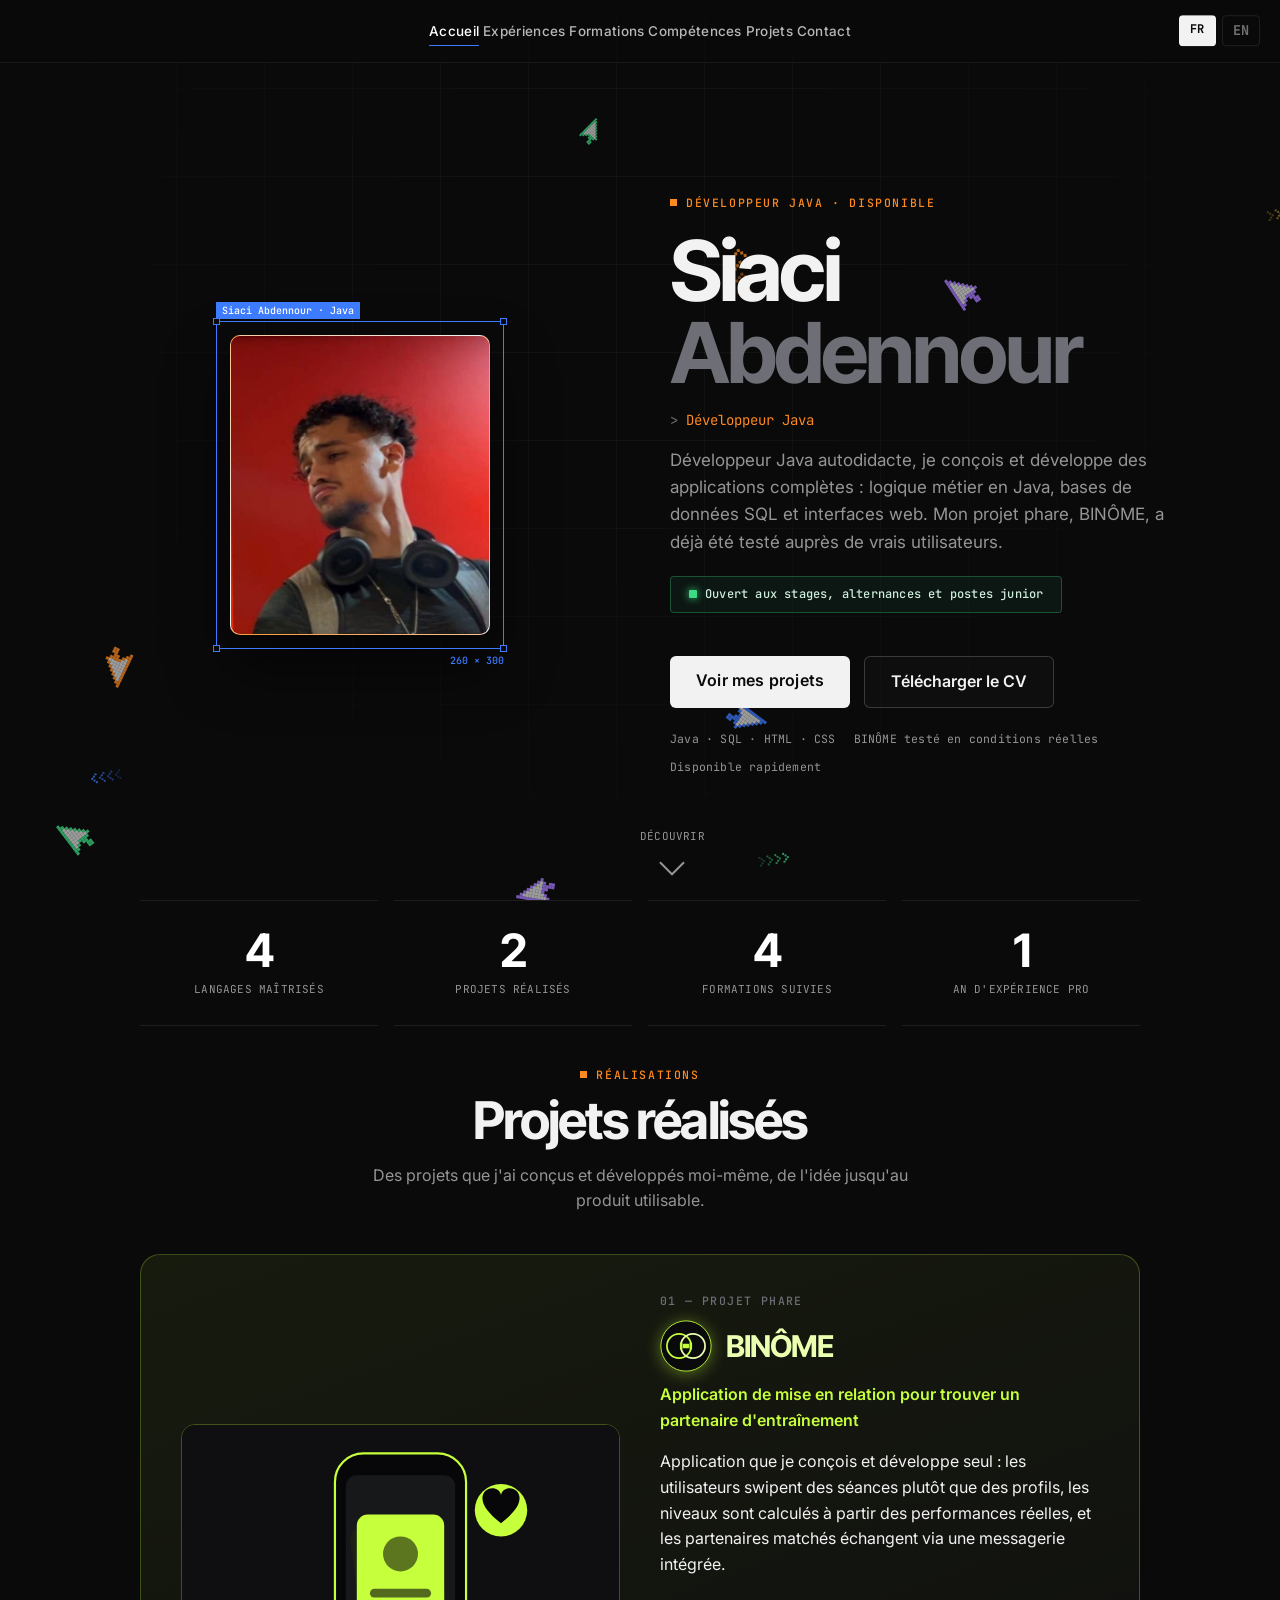
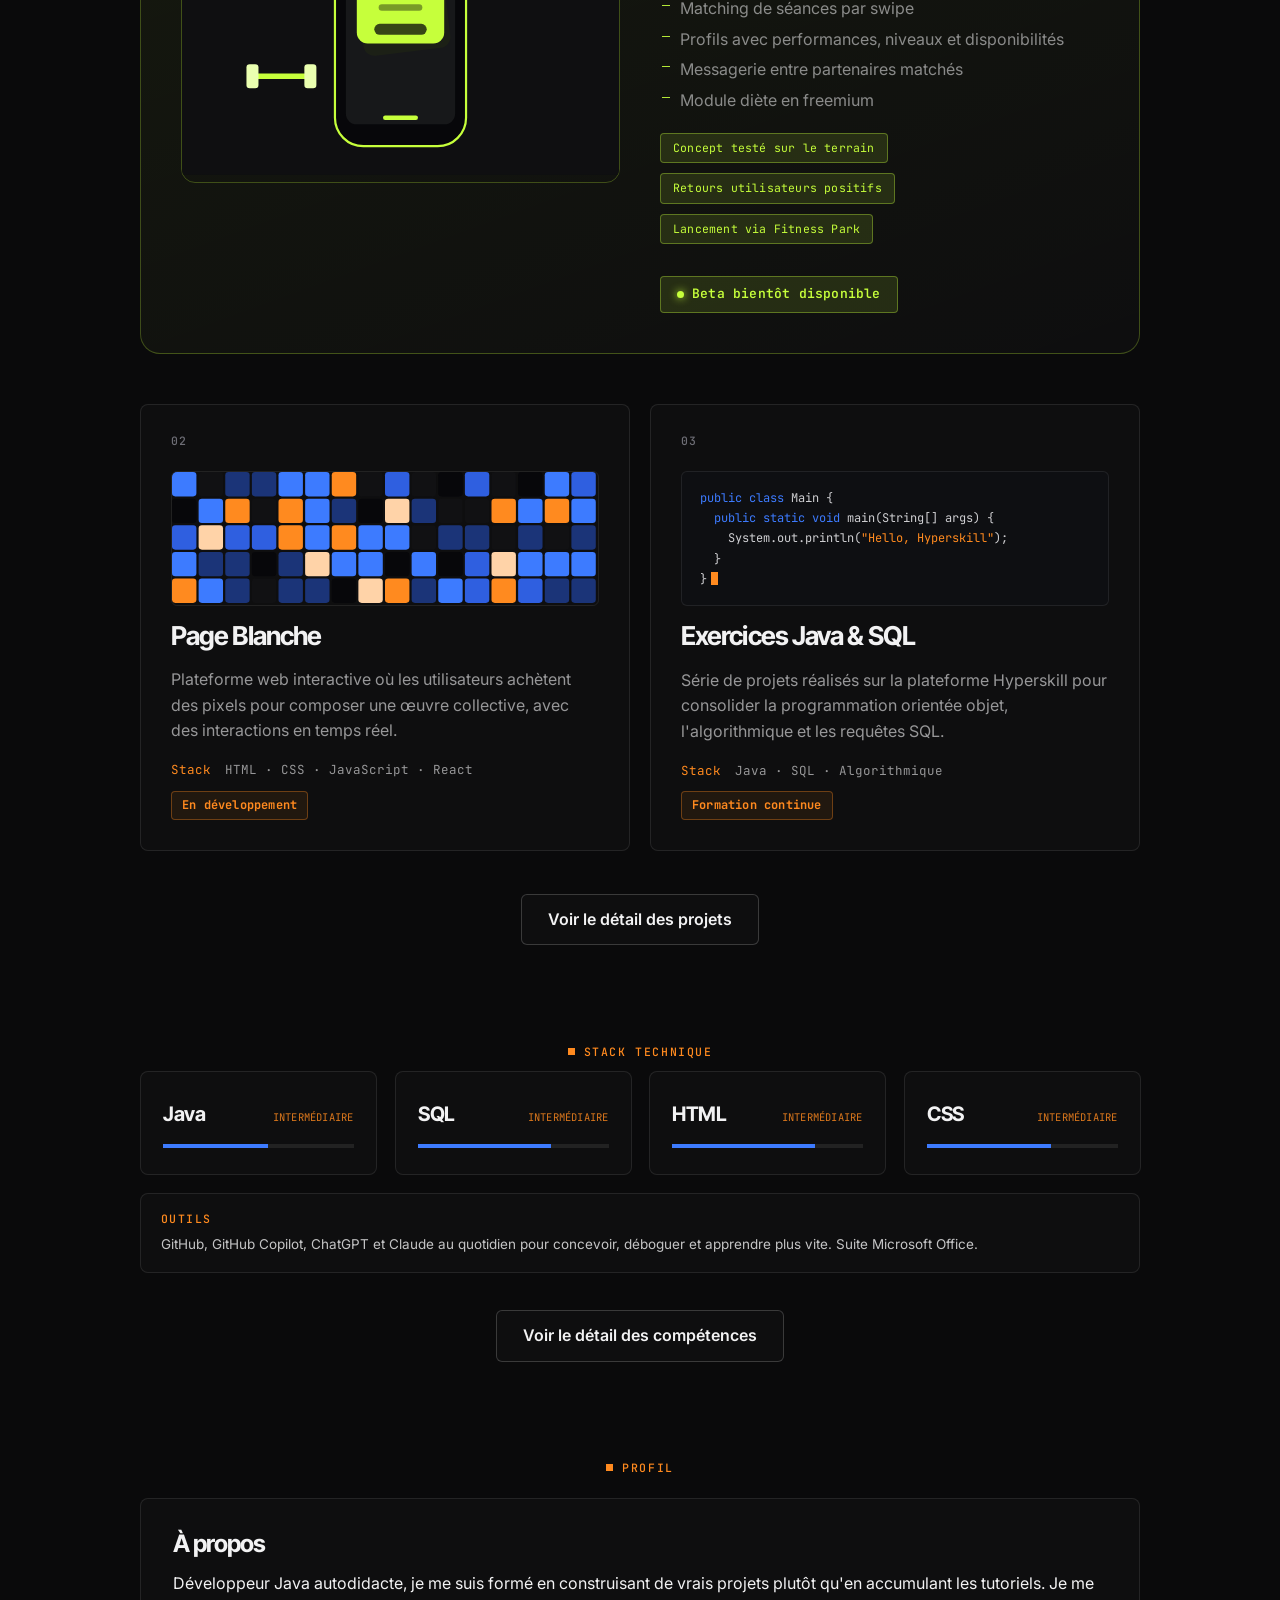
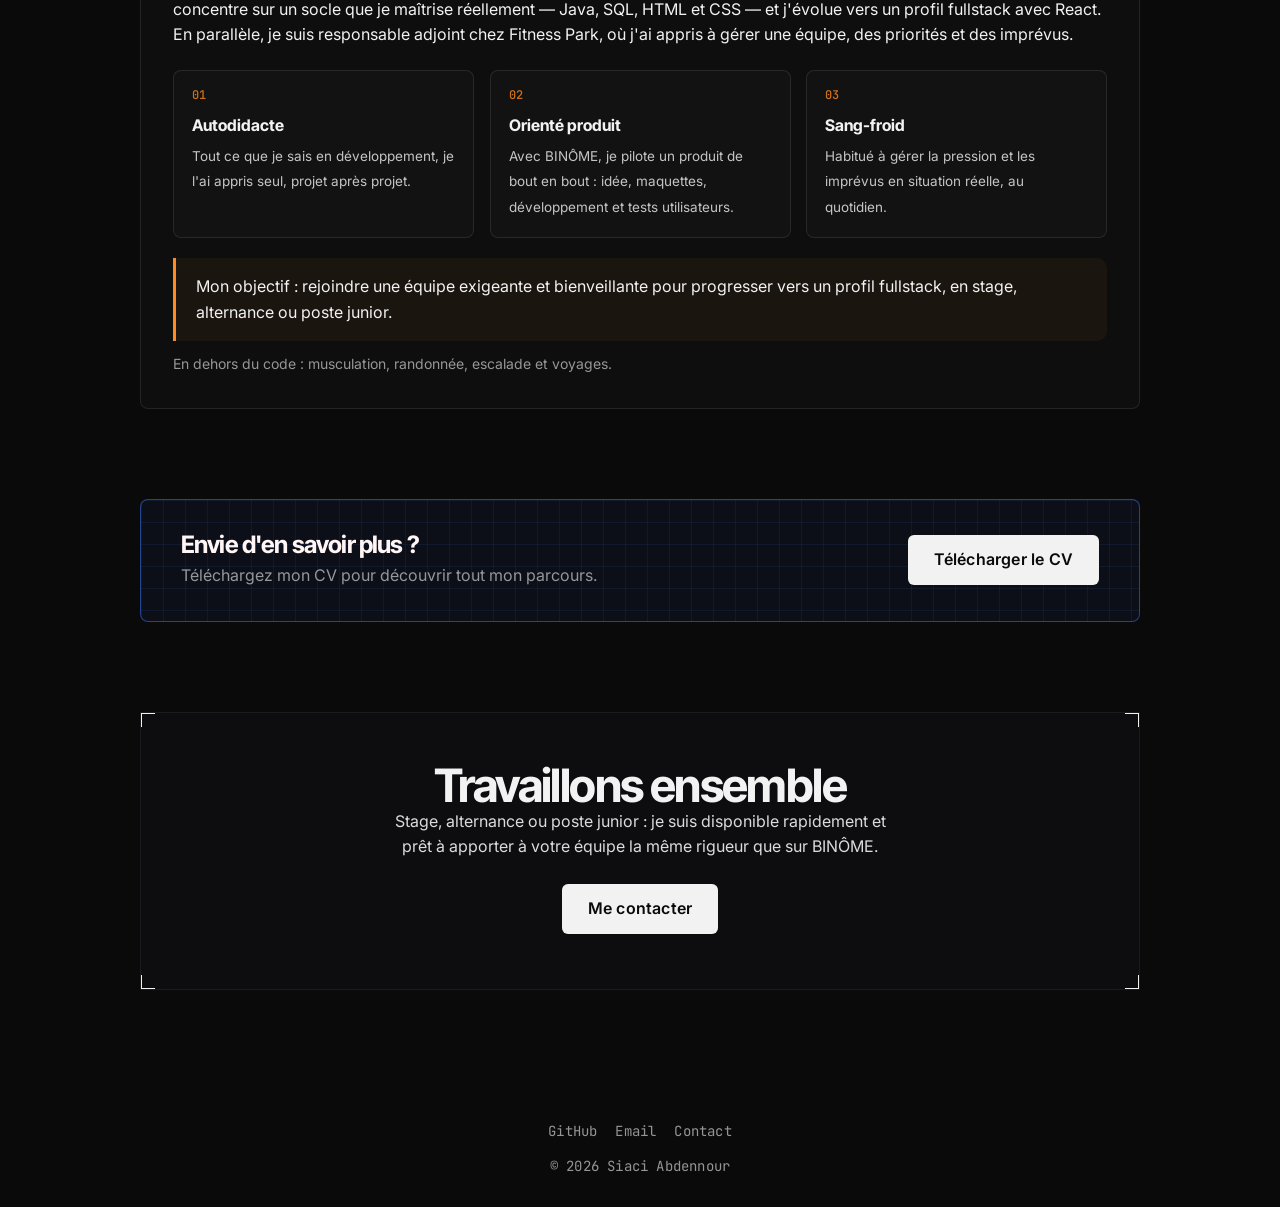
==== commit f076261e: "Portfolio plus professionnel : accueil centré sur le profil de développeur Java et les projets réali" ====
--- a/index.html
+++ b/index.html
@@ -2,7 +2,6 @@
 <html lang="fr">
 <head>
 <meta charset="UTF-8">
-<script>try{if(!sessionStorage.getItem("introSeen")&&!matchMedia("(prefers-reduced-motion: reduce)").matches){document.documentElement.classList.add("intro");setTimeout(function(){document.documentElement.classList.remove("intro")},9000)}}catch(e){}</script>
 <meta name="viewport" content="width=device-width, initial-scale=1">
 <title>Siaci Abdennour — Développeur Java</title>
 <meta name="description" content="Portfolio de Siaci Abdennour, développeur Java (Java, HTML, CSS, SQL) en évolution vers un profil fullstack. Ouvert aux stages, alternances et postes junior.">
@@ -55,18 +54,19 @@
     </div>
   </div>
   <div class="content">
+    <span class="eyebrow hero-eyebrow">Développeur Java · Disponible</span>
     <h1>Siaci <span class="accent-word">Abdennour</span></h1>
-    <p class="subtitle"><span data-typed="Développeur Java|Futur profil Fullstack|Créateur de BINÔME"></span></p>
-    <p class="hero-tagline">Je transforme des idées en produits qui tournent vraiment — de BINÔME, testé sur le terrain, à vos prochains projets d'équipe.</p>
-    <span class="badge-pill"><span class="dot"></span> Ouvert aux opportunités</span>
+    <p class="subtitle"><span data-typed="Développeur Java|Java · SQL · Web|Créateur de BINÔME"></span></p>
+    <p class="hero-tagline">Développeur Java autodidacte, je conçois et développe des applications complètes&nbsp;: logique métier en Java, bases de données SQL et interfaces web. Mon projet phare, BINÔME, a déjà été testé auprès de vrais utilisateurs.</p>
+    <span class="badge-pill"><span class="dot"></span> Ouvert aux stages, alternances et postes junior</span>
     <div class="cta-row">
-      <a href="projets.html" class="btn">Voir mes projets</a>
-      <a href="contact.html" class="btn-outline">Me contacter</a>
+      <a href="#projets" class="btn">Voir mes projets</a>
+      <a href="cv.pdf" class="btn-outline">Télécharger le CV</a>
     </div>
     <div class="trust-strip">
-      <span>✅ BINÔME testé sur le terrain</span>
-      <span>💻 4 langages maîtrisés</span>
-      <span>🎯 Disponible rapidement</span>
+      <span>Java · SQL · HTML · CSS</span>
+      <span>BINÔME testé en conditions réelles</span>
+      <span>Disponible rapidement</span>
     </div>
   </div>
   <a href="#stats" class="scroll-cue" aria-label="Défiler vers le bas">
@@ -95,78 +95,12 @@
   </div>
 </div>
 
-<!-- ABOUT -->
-<div class="section reveal">
-  <span class="eyebrow">Profil</span>
-  <div class="card">
-    <h2>À propos</h2>
-    <p>
-      Développeur Java autodidacte, orienté web et applications. Je n'ai pas eu de déclic particulier pour le code : c'est un parcours que j'ai choisi, et j'avance dessus comme dans tout le reste — de façon autonome, curieuse et déterminée. Je me concentre sur un socle restreint (Java, SQL, HTML, CSS) que je maîtrise réellement, plutôt que de disperser mes compétences.
-    </p>
-    <div class="about-highlights">
-      <div class="highlight-item">
-        <span class="hicon">📚</span>
-        <strong>Autodidacte</strong>
-        <span>Tout ce que je sais en HTML, CSS et React, je l'ai appris seul en construisant de vrais projets.</span>
-      </div>
-      <div class="highlight-item">
-        <span class="hicon">🤝</span>
-        <strong>BINÔME</strong>
-        <span>Des mois à chercher LA bonne idée d'application avant de la trouver enfin — et de la concrétiser. C'est ce dont je suis le plus fier.</span>
-      </div>
-      <div class="highlight-item">
-        <span class="hicon">🧊</span>
-        <strong>Sang-froid à toute épreuve</strong>
-        <span>Je gère très bien la pression et je m'adapte à toutes les situations — souvent le premier qu'on appelle quand il faut gérer un imprévu.</span>
-      </div>
-      <div class="highlight-item">
-        <span class="hicon">🏋️</span>
-        <strong>Coach sportif</strong>
-        <span>En parallèle, j'accompagne quelques personnes en perte de poids, force et street lifting.</span>
-      </div>
-    </div>
-    <p class="about-objective">
-      Mon objectif : rejoindre une équipe bienveillante, qui pousse à avancer et qui apprend de nouvelles choses au fil des années — et évoluer vers un profil fullstack.
-    </p>
-  </div>
-</div>
-
-<!-- COMPETENCES CLES -->
-<div class="section reveal">
-  <span class="eyebrow">Stack technique</span>
-  <div class="lang-grid">
-    <div class="lang-card" style="--fill:55%">
-      <div class="lang-top"><span class="lang-name">Java</span><span class="lang-level">Intermédiaire</span></div>
-      <div class="lang-bar"><div class="lang-bar-fill"></div></div>
-    </div>
-    <div class="lang-card" style="--fill:70%">
-      <div class="lang-top"><span class="lang-name">SQL</span><span class="lang-level">Intermédiaire</span></div>
-      <div class="lang-bar"><div class="lang-bar-fill"></div></div>
-    </div>
-    <div class="lang-card" style="--fill:75%">
-      <div class="lang-top"><span class="lang-name">HTML</span><span class="lang-level">Intermédiaire</span></div>
-      <div class="lang-bar"><div class="lang-bar-fill"></div></div>
-    </div>
-    <div class="lang-card" style="--fill:65%">
-      <div class="lang-top"><span class="lang-name">CSS</span><span class="lang-level">Intermédiaire</span></div>
-      <div class="lang-bar"><div class="lang-bar-fill"></div></div>
-    </div>
-  </div>
-  <div class="ai-tools-tag">
-    <span class="icon">🤖</span>
-    <div>
-      <strong>Maîtrise des outils IA & bureautique</strong>
-      <span>Maîtrise parfaite de ChatGPT et Claude, ainsi que GitHub Copilot et la suite Microsoft Office (Word, Excel, PowerPoint)</span>
-    </div>
-  </div>
-  <p style="text-align:center; margin-top:22px;">
-    <a href="competences.html" class="btn-outline">Voir le détail des compétences</a>
-  </p>
-</div>
-
-<!-- PROJET PHARE TEASER -->
-<div class="section reveal">
-  <span class="eyebrow">Projet phare</span>
+<!-- PROJETS -->
+<div class="section reveal" id="projets">
+  <span class="eyebrow">Réalisations</span>
+  <h2 class="section-heading">Projets réalisés</h2>
+  <p class="section-intro">Des projets que j'ai conçus et développés moi-même, de l'idée jusqu'au produit utilisable.</p>
+
   <div class="case-study binome-block">
     <div class="visual">
       <svg viewBox="0 0 400 320" xmlns="http://www.w3.org/2000/svg" role="img" aria-label="Illustration de l'application BINÔME : téléphone avec une carte de séance façon swipe">
@@ -194,6 +128,7 @@
       </svg>
     </div>
     <div>
+      <span class="project-kicker">01 — Projet phare</span>
       <div class="brand-row">
         <svg class="brand-logo" viewBox="0 0 120 120" xmlns="http://www.w3.org/2000/svg" role="img" aria-label="Logo BINÔME">
           <circle cx="60" cy="60" r="58" fill="#0a0a0c"/>
@@ -204,22 +139,118 @@
           <rect x="46" y="52" width="6" height="16" rx="2" fill="#c6ff3b"/>
           <rect x="68" y="52" width="6" height="16" rx="2" fill="#c6ff3b"/>
         </svg>
-        <h2 style="margin-bottom:0;">BINÔME</h2>
-      </div>
-      <span class="tagline">Le "Tinder du sport" — trouver un partenaire d'entraînement, pas une relation</span>
-      <p>
-        Une application que je conçois et développe seul depuis plusieurs mois : matching par séance façon swipe, niveaux calculés sur les performances, messagerie, suivi diététique premium. Le concept a déjà été testé sur le terrain avec de vrais retours positifs — je m'appuie sur mon poste chez Fitness Park pour démarrer le lancement.
-      </p>
+        <h3 class="project-name">BINÔME</h3>
+      </div>
+      <span class="tagline">Application de mise en relation pour trouver un partenaire d'entraînement</span>
+      <p>Application que je conçois et développe seul&nbsp;: les utilisateurs swipent des séances plutôt que des profils, les niveaux sont calculés à partir des performances réelles, et les partenaires matchés échangent via une messagerie intégrée.</p>
+      <ul class="feature-list">
+        <li>Matching de séances par swipe</li>
+        <li>Profils avec performances, niveaux et disponibilités</li>
+        <li>Messagerie entre partenaires matchés</li>
+        <li>Module diète en freemium</li>
+      </ul>
       <div class="stat-chips">
-        <span class="chip">✅ Testé sur le terrain</span>
-        <span class="chip">📈 Retours positifs</span>
-        <span class="chip">🏋️ Lancement via Fitness Park</span>
+        <span class="chip">Concept testé sur le terrain</span>
+        <span class="chip">Retours utilisateurs positifs</span>
+        <span class="chip">Lancement via Fitness Park</span>
       </div>
       <span class="beta-badge"><span class="dot"></span> Beta bientôt disponible</span>
-      <p style="margin-top:20px;">
-        <a href="projets.html" class="btn-outline">Découvrir le projet en détail</a>
-      </p>
-    </div>
+    </div>
+  </div>
+
+  <div class="secondary-projects">
+    <div class="project">
+      <span class="project-kicker">02</span>
+      <svg class="project-visual" viewBox="0 0 384 120" xmlns="http://www.w3.org/2000/svg" role="img" aria-label="Aperçu de la mosaïque de pixels du projet Page Blanche">
+      <rect x="0" y="0" width="22" height="22" rx="3" fill="#3d7bff"/><rect x="24" y="0" width="22" height="22" rx="3" fill="#111113"/><rect x="48" y="0" width="22" height="22" rx="3" fill="#1b3478"/><rect x="72" y="0" width="22" height="22" rx="3" fill="#1b3478"/><rect x="96" y="0" width="22" height="22" rx="3" fill="#3d7bff"/><rect x="120" y="0" width="22" height="22" rx="3" fill="#3d7bff"/><rect x="144" y="0" width="22" height="22" rx="3" fill="#ff8a1f"/><rect x="168" y="0" width="22" height="22" rx="3" fill="#111113"/><rect x="192" y="0" width="22" height="22" rx="3" fill="#2f5fe0"/><rect x="216" y="0" width="22" height="22" rx="3" fill="#111113"/><rect x="240" y="0" width="22" height="22" rx="3" fill="#07070a"/><rect x="264" y="0" width="22" height="22" rx="3" fill="#2f5fe0"/><rect x="288" y="0" width="22" height="22" rx="3" fill="#111113"/><rect x="312" y="0" width="22" height="22" rx="3" fill="#07070a"/><rect x="336" y="0" width="22" height="22" rx="3" fill="#3d7bff"/><rect x="360" y="0" width="22" height="22" rx="3" fill="#2f5fe0"/>
+      <rect x="0" y="24" width="22" height="22" rx="3" fill="#07070a"/><rect x="24" y="24" width="22" height="22" rx="3" fill="#3d7bff"/><rect x="48" y="24" width="22" height="22" rx="3" fill="#ff8a1f"/><rect x="72" y="24" width="22" height="22" rx="3" fill="#111113"/><rect x="96" y="24" width="22" height="22" rx="3" fill="#ff8a1f"/><rect x="120" y="24" width="22" height="22" rx="3" fill="#3d7bff"/><rect x="144" y="24" width="22" height="22" rx="3" fill="#1b3478"/><rect x="168" y="24" width="22" height="22" rx="3" fill="#07070a"/><rect x="192" y="24" width="22" height="22" rx="3" fill="#ffd3a8"/><rect x="216" y="24" width="22" height="22" rx="3" fill="#1b3478"/><rect x="240" y="24" width="22" height="22" rx="3" fill="#111113"/><rect x="264" y="24" width="22" height="22" rx="3" fill="#111113"/><rect x="288" y="24" width="22" height="22" rx="3" fill="#ff8a1f"/><rect x="312" y="24" width="22" height="22" rx="3" fill="#3d7bff"/><rect x="336" y="24" width="22" height="22" rx="3" fill="#ff8a1f"/><rect x="360" y="24" width="22" height="22" rx="3" fill="#3d7bff"/>
+      <rect x="0" y="48" width="22" height="22" rx="3" fill="#2f5fe0"/><rect x="24" y="48" width="22" height="22" rx="3" fill="#ffd3a8"/><rect x="48" y="48" width="22" height="22" rx="3" fill="#2f5fe0"/><rect x="72" y="48" width="22" height="22" rx="3" fill="#2f5fe0"/><rect x="96" y="48" width="22" height="22" rx="3" fill="#ff8a1f"/><rect x="120" y="48" width="22" height="22" rx="3" fill="#3d7bff"/><rect x="144" y="48" width="22" height="22" rx="3" fill="#ff8a1f"/><rect x="168" y="48" width="22" height="22" rx="3" fill="#3d7bff"/><rect x="192" y="48" width="22" height="22" rx="3" fill="#3d7bff"/><rect x="216" y="48" width="22" height="22" rx="3" fill="#111113"/><rect x="240" y="48" width="22" height="22" rx="3" fill="#1b3478"/><rect x="264" y="48" width="22" height="22" rx="3" fill="#1b3478"/><rect x="288" y="48" width="22" height="22" rx="3" fill="#111113"/><rect x="312" y="48" width="22" height="22" rx="3" fill="#1b3478"/><rect x="336" y="48" width="22" height="22" rx="3" fill="#111113"/><rect x="360" y="48" width="22" height="22" rx="3" fill="#1b3478"/>
+      <rect x="0" y="72" width="22" height="22" rx="3" fill="#3d7bff"/><rect x="24" y="72" width="22" height="22" rx="3" fill="#1b3478"/><rect x="48" y="72" width="22" height="22" rx="3" fill="#1b3478"/><rect x="72" y="72" width="22" height="22" rx="3" fill="#07070a"/><rect x="96" y="72" width="22" height="22" rx="3" fill="#1b3478"/><rect x="120" y="72" width="22" height="22" rx="3" fill="#ffd3a8"/><rect x="144" y="72" width="22" height="22" rx="3" fill="#3d7bff"/><rect x="168" y="72" width="22" height="22" rx="3" fill="#3d7bff"/><rect x="192" y="72" width="22" height="22" rx="3" fill="#07070a"/><rect x="216" y="72" width="22" height="22" rx="3" fill="#3d7bff"/><rect x="240" y="72" width="22" height="22" rx="3" fill="#07070a"/><rect x="264" y="72" width="22" height="22" rx="3" fill="#2f5fe0"/><rect x="288" y="72" width="22" height="22" rx="3" fill="#ffd3a8"/><rect x="312" y="72" width="22" height="22" rx="3" fill="#3d7bff"/><rect x="336" y="72" width="22" height="22" rx="3" fill="#3d7bff"/><rect x="360" y="72" width="22" height="22" rx="3" fill="#3d7bff"/>
+      <rect x="0" y="96" width="22" height="22" rx="3" fill="#ff8a1f"/><rect x="24" y="96" width="22" height="22" rx="3" fill="#3d7bff"/><rect x="48" y="96" width="22" height="22" rx="3" fill="#1b3478"/><rect x="72" y="96" width="22" height="22" rx="3" fill="#111113"/><rect x="96" y="96" width="22" height="22" rx="3" fill="#1b3478"/><rect x="120" y="96" width="22" height="22" rx="3" fill="#1b3478"/><rect x="144" y="96" width="22" height="22" rx="3" fill="#07070a"/><rect x="168" y="96" width="22" height="22" rx="3" fill="#ffd3a8"/><rect x="192" y="96" width="22" height="22" rx="3" fill="#ff8a1f"/><rect x="216" y="96" width="22" height="22" rx="3" fill="#1b3478"/><rect x="240" y="96" width="22" height="22" rx="3" fill="#3d7bff"/><rect x="264" y="96" width="22" height="22" rx="3" fill="#2f5fe0"/><rect x="288" y="96" width="22" height="22" rx="3" fill="#ff8a1f"/><rect x="312" y="96" width="22" height="22" rx="3" fill="#2f5fe0"/><rect x="336" y="96" width="22" height="22" rx="3" fill="#1b3478"/><rect x="360" y="96" width="22" height="22" rx="3" fill="#1b3478"/>
+    </svg>
+      <h3 class="project-name">Page Blanche</h3>
+      <p>Plateforme web interactive où les utilisateurs achètent des pixels pour composer une œuvre collective, avec des interactions en temps réel.</p>
+      <p class="tech"><span class="tech-label">Stack</span> HTML · CSS · JavaScript · React</p>
+      <span class="badge">En développement</span>
+    </div>
+    <div class="project">
+      <span class="project-kicker">03</span>
+      <div class="code-visual" aria-hidden="true">
+        <span><i>public class</i> Main {</span>
+        <span>&nbsp;&nbsp;<i>public static void</i> main(String[] args) {</span>
+        <span>&nbsp;&nbsp;&nbsp;&nbsp;System.out.println(<b>"Hello, Hyperskill"</b>);</span>
+        <span>&nbsp;&nbsp;}</span>
+        <span>}</span>
+      </div>
+      <h3 class="project-name">Exercices Java &amp; SQL</h3>
+      <p>Série de projets réalisés sur la plateforme Hyperskill pour consolider la programmation orientée objet, l'algorithmique et les requêtes SQL.</p>
+      <p class="tech"><span class="tech-label">Stack</span> Java · SQL · Algorithmique</p>
+      <span class="badge">Formation continue</span>
+    </div>
+  </div>
+
+  <p style="text-align:center; margin-top:28px;">
+    <a href="projets.html" class="btn-outline">Voir le détail des projets</a>
+  </p>
+</div>
+
+<!-- STACK -->
+<div class="section reveal">
+  <span class="eyebrow">Stack technique</span>
+  <div class="lang-grid">
+    <div class="lang-card" style="--fill:55%">
+      <div class="lang-top"><span class="lang-name">Java</span><span class="lang-level">Intermédiaire</span></div>
+      <div class="lang-bar"><div class="lang-bar-fill"></div></div>
+    </div>
+    <div class="lang-card" style="--fill:70%">
+      <div class="lang-top"><span class="lang-name">SQL</span><span class="lang-level">Intermédiaire</span></div>
+      <div class="lang-bar"><div class="lang-bar-fill"></div></div>
+    </div>
+    <div class="lang-card" style="--fill:75%">
+      <div class="lang-top"><span class="lang-name">HTML</span><span class="lang-level">Intermédiaire</span></div>
+      <div class="lang-bar"><div class="lang-bar-fill"></div></div>
+    </div>
+    <div class="lang-card" style="--fill:65%">
+      <div class="lang-top"><span class="lang-name">CSS</span><span class="lang-level">Intermédiaire</span></div>
+      <div class="lang-bar"><div class="lang-bar-fill"></div></div>
+    </div>
+  </div>
+  <div class="ai-tools-tag">
+    <div>
+      <strong>Outils</strong>
+      <span>GitHub, GitHub Copilot, ChatGPT et Claude au quotidien pour concevoir, déboguer et apprendre plus vite. Suite Microsoft Office.</span>
+    </div>
+  </div>
+  <p style="text-align:center; margin-top:22px;">
+    <a href="competences.html" class="btn-outline">Voir le détail des compétences</a>
+  </p>
+</div>
+
+<!-- PROFIL -->
+<div class="section reveal">
+  <span class="eyebrow">Profil</span>
+  <div class="card">
+    <h2>À propos</h2>
+    <p>Développeur Java autodidacte, je me suis formé en construisant de vrais projets plutôt qu'en accumulant les tutoriels. Je me concentre sur un socle que je maîtrise réellement — Java, SQL, HTML et CSS — et j'évolue vers un profil fullstack avec React. En parallèle, je suis responsable adjoint chez Fitness Park, où j'ai appris à gérer une équipe, des priorités et des imprévus.</p>
+    <div class="about-highlights">
+      <div class="highlight-item">
+        <span class="hicon">01</span>
+        <strong>Autodidacte</strong>
+        <span>Tout ce que je sais en développement, je l'ai appris seul, projet après projet.</span>
+      </div>
+      <div class="highlight-item">
+        <span class="hicon">02</span>
+        <strong>Orienté produit</strong>
+        <span>Avec BINÔME, je pilote un produit de bout en bout&nbsp;: idée, maquettes, développement et tests utilisateurs.</span>
+      </div>
+      <div class="highlight-item">
+        <span class="hicon">03</span>
+        <strong>Sang-froid</strong>
+        <span>Habitué à gérer la pression et les imprévus en situation réelle, au quotidien.</span>
+      </div>
+    </div>
+    <p class="about-objective">Mon objectif&nbsp;: rejoindre une équipe exigeante et bienveillante pour progresser vers un profil fullstack, en stage, alternance ou poste junior.</p>
+    <p class="about-hobbies">En dehors du code&nbsp;: musculation, randonnée, escalade et voyages.</p>
   </div>
 </div>
 
@@ -227,111 +258,18 @@
 <div class="section reveal">
   <div class="cv-banner">
     <div class="cv-text">
-      <h2>📄 Envie d'en savoir plus ?</h2>
-      <p>Télécharge mon CV complet pour découvrir tout mon parcours.</p>
+      <h2>Envie d'en savoir plus&nbsp;?</h2>
+      <p>Téléchargez mon CV pour découvrir tout mon parcours.</p>
     </div>
     <a href="cv.pdf" class="btn">Télécharger le CV</a>
   </div>
 </div>
 
-<!-- CENTRES D'INTERET -->
-<div class="section reveal">
-  <span class="eyebrow">En dehors du code</span>
-  <div class="card">
-    <h2>Centres d'intérêt</h2>
-    <div class="interest-grid">
-
-      <div class="interest-card">
-        <svg class="banner" viewBox="0 0 300 140" xmlns="http://www.w3.org/2000/svg" role="img" aria-label="Illustration voyage">
-          <rect width="300" height="140" fill="#111113"/>
-          <path d="M20 115 Q150 20 280 40" stroke="#3d7bff" stroke-width="1.5" stroke-dasharray="4 6" fill="none" opacity="0.5"/>
-          <g transform="translate(150,60) rotate(-18)">
-            <path d="M0 -14 L34 0 L0 14 L6 0 Z" fill="#3d7bff"/>
-            <path d="M0 -14 L-40 -2 L0 2 Z" fill="#ff8a1f" opacity="0.85"/>
-          </g>
-          <circle cx="240" cy="35" r="3" fill="#ff8a1f" opacity="0.6"/>
-          <circle cx="255" cy="45" r="2" fill="#ff8a1f" opacity="0.4"/>
-        </svg>
-        <div class="body">
-          <span class="label">Voyage</span>
-          <span class="hint">Découverte de nouvelles cultures</span>
-        </div>
-      </div>
-
-      <div class="interest-card">
-        <svg class="banner" viewBox="0 0 300 140" xmlns="http://www.w3.org/2000/svg" role="img" aria-label="Illustration fitness">
-          <rect width="300" height="140" fill="#111113"/>
-          <line x1="90" y1="70" x2="210" y2="70" stroke="#3d7bff" stroke-width="6" stroke-linecap="round"/>
-          <rect x="60" y="50" width="14" height="40" rx="4" fill="#ff8a1f"/>
-          <rect x="76" y="40" width="10" height="60" rx="3" fill="#ff8a1f"/>
-          <rect x="214" y="40" width="10" height="60" rx="3" fill="#ff8a1f"/>
-          <rect x="226" y="50" width="14" height="40" rx="4" fill="#ff8a1f"/>
-        </svg>
-        <div class="body">
-          <span class="label">Fitness</span>
-          <span class="hint">Musculation & dépassement de soi</span>
-        </div>
-      </div>
-
-      <div class="interest-card">
-        <svg class="banner" viewBox="0 0 300 140" xmlns="http://www.w3.org/2000/svg" role="img" aria-label="Illustration développement web">
-          <rect width="300" height="140" fill="#111113"/>
-          <text x="150" y="90" font-family="monospace" font-size="60" font-weight="700" fill="#3d7bff" text-anchor="middle">&lt;/&gt;</text>
-        </svg>
-        <div class="body">
-          <span class="label">Développement web</span>
-          <span class="hint">Créer des projets persos</span>
-        </div>
-      </div>
-
-      <div class="interest-card">
-        <svg class="banner" viewBox="0 0 300 140" xmlns="http://www.w3.org/2000/svg" role="img" aria-label="Illustration randonnée">
-          <rect width="300" height="140" fill="#111113"/>
-          <circle cx="245" cy="35" r="16" fill="#ff8a1f" opacity="0.85"/>
-          <path d="M0 120 L60 55 L95 90 L140 40 L190 100 L230 60 L300 120 Z" fill="#3d7bff" opacity="0.9"/>
-          <path d="M0 130 L80 85 L130 115 L190 75 L260 125 L300 100 L300 140 L0 140 Z" fill="#07070a" opacity="0.9"/>
-          <path d="M40 130 Q90 95 140 118 T230 100" stroke="#ff8a1f" stroke-width="2" stroke-dasharray="3 5" fill="none" opacity="0.7"/>
-        </svg>
-        <div class="body">
-          <span class="label">Randonnée</span>
-          <span class="hint">Sommets et grand air</span>
-        </div>
-      </div>
-
-      <div class="interest-card">
-        <svg class="banner" viewBox="0 0 300 140" xmlns="http://www.w3.org/2000/svg" role="img" aria-label="Illustration escalade">
-          <rect width="300" height="140" fill="#111113"/>
-          <path d="M0 140 L0 40 L40 55 L70 20 L110 50 L150 10 L190 45 L230 15 L270 50 L300 30 L300 140 Z" fill="#3d7bff" opacity="0.85"/>
-          <circle cx="55" cy="45" r="4" fill="#ff8a1f"/>
-          <circle cx="95" cy="35" r="4" fill="#ff8a1f"/>
-          <circle cx="130" cy="55" r="4" fill="#ff8a1f"/>
-          <circle cx="170" cy="30" r="4" fill="#ff8a1f"/>
-          <circle cx="210" cy="50" r="4" fill="#ff8a1f"/>
-          <circle cx="250" cy="40" r="4" fill="#ff8a1f"/>
-          <g stroke="#07070a" stroke-width="4" stroke-linecap="round" fill="none">
-            <circle cx="150" cy="80" r="8" fill="#07070a" stroke="none"/>
-            <line x1="150" y1="88" x2="150" y2="110"/>
-            <line x1="150" y1="95" x2="130" y2="60"/>
-            <line x1="150" y1="95" x2="170" y2="75"/>
-            <line x1="150" y1="110" x2="132" y2="130"/>
-            <line x1="150" y1="110" x2="168" y2="128"/>
-          </g>
-        </svg>
-        <div class="body">
-          <span class="label">Escalade</span>
-          <span class="hint">Franchir chaque voie</span>
-        </div>
-      </div>
-
-    </div>
-  </div>
-</div>
-
 <!-- CTA FINALE -->
 <div class="section reveal">
   <div class="closing-cta">
-    <h2>Envie d'en discuter ?</h2>
-    <p>Stage, alternance ou poste junior : je suis disponible rapidement et prêt à apporter la même énergie que sur BINÔME à votre équipe.</p>
+    <h2>Travaillons ensemble</h2>
+    <p>Stage, alternance ou poste junior&nbsp;: je suis disponible rapidement et prêt à apporter à votre équipe la même rigueur que sur BINÔME.</p>
     <a href="contact.html" class="btn">Me contacter</a>
   </div>
 </div>
--- a/style.css
+++ b/style.css
@@ -1550,8 +1550,8 @@
 /* ==========================================================
    STYLE « STUDIO TECH »
    Fond noir, titres blancs serrés, labels monospace orange,
-   cadres bleus façon inspecteur de code, curseurs pixel colorés.
-   Les éléments animés (intro, curseurs, cadres, inspecteur)
+   curseurs pixel colorés et inspecteur qui suit la souris.
+   Les éléments animés (curseurs, inspecteur, progression)
    sont créés par script.js. Tout se calme si l'utilisateur
    préfère moins d'animations.
    ========================================================== */
@@ -1667,7 +1667,6 @@
   margin-right:9px;
   background:var(--accent);
   vertical-align:1px;
-  animation:blink 1.4s steps(1) infinite;
 }
 
 .divider{
@@ -2024,10 +2023,6 @@
   60%,100%{ transform:translateX(100%); }
 }
 
-.stat .num.counted{
-  animation:glitch 0.45s steps(2) 1;
-}
-
 /* ---- Timeline ---- */
 .timeline::before{
   background:var(--blue);
@@ -2182,28 +2177,6 @@
   text-decoration:none;
   font:500 10px/1.5 var(--font-mono);
   color:var(--blue);
-}
-
-/* Ligne de balayage sur la photo */
-.split-hero .avatar-wrap{
-  position:relative;
-}
-
-.split-hero .avatar-wrap::after{
-  content:'';
-  position:absolute;
-  left:0;
-  right:0;
-  height:30%;
-  top:-30%;
-  background:linear-gradient(transparent, rgba(61,123,255,0.25), transparent);
-  border-bottom:1px solid rgba(61,123,255,0.8);
-  animation:scanY 4s 1.4s ease-in-out infinite;
-}
-
-@keyframes scanY{
-  0%{ top:-30%; }
-  60%,100%{ top:110%; }
 }
 
 @media (max-width:820px){
@@ -2333,187 +2306,6 @@
   pointer-events:none;
 }
 
-html.intro .pixel-canvas{
-  z-index:5001;
-}
-
-/* ---- Écran d'intro ---- */
-.intro-screen{
-  position:fixed;
-  inset:0;
-  z-index:5000;
-  background:#0a0a0b;
-  display:grid;
-  place-items:center;
-  transition:opacity 0.6s ease, visibility 0.6s;
-}
-
-.intro-screen.gone{
-  opacity:0;
-  visibility:hidden;
-}
-
-.intro-inner{
-  display:flex;
-  flex-direction:column;
-  align-items:center;
-  gap:16px;
-}
-
-.intro-btn{
-  width:46px;
-  height:46px;
-  border-radius:8px;
-  border:1px solid rgba(255,255,255,0.25);
-  background:#1a1a1d;
-  color:#fff;
-  cursor:pointer;
-  display:grid;
-  place-items:center;
-  transition:transform 0.2s ease, border-color 0.2s, background 0.2s;
-  animation:introPulse 1.8s ease-in-out infinite;
-}
-
-.intro-btn:hover,
-.intro-btn:focus-visible{
-  border-color:var(--blue);
-  background:#1c2440;
-  transform:scale(1.08);
-  outline:none;
-}
-
-.intro-btn svg{
-  width:18px;
-  height:18px;
-}
-
-@keyframes introPulse{
-  0%,100%{ box-shadow:0 0 0 0 rgba(255,255,255,0.15); }
-  50%{ box-shadow:0 0 0 10px rgba(255,255,255,0); }
-}
-
-.intro-hint{
-  font:500 11px/1 var(--font-mono);
-  letter-spacing:1.5px;
-  text-transform:uppercase;
-  color:var(--muted);
-}
-
-.intro-hint b{
-  color:var(--accent);
-  font-weight:500;
-}
-
-/* Pendant l'intro, la page attend en coulisses */
-html.intro body > *:not(.intro-screen):not(.pixel-canvas){
-  visibility:hidden;
-}
-
-html.intro body *{
-  animation-play-state:paused !important;
-}
-
-html.intro .intro-screen,
-html.intro .intro-screen *{
-  animation-play-state:running !important;
-}
-
-html.intro body{
-  animation:none;
-}
-
-/* ---- Cadres d'inspecteur qui « construisent » les sections ---- */
-.wf-box{
-  position:absolute;
-  z-index:900;
-  pointer-events:none;
-  border:1px solid var(--blue);
-  background:rgba(61,123,255,0.07);
-  animation:wfBox 1.1s cubic-bezier(.2,.7,.2,1) forwards;
-  animation-delay:var(--d,0ms);
-  opacity:0;
-}
-
-.wf-box.red{
-  border-color:var(--red);
-  background:rgba(255,59,59,0.06);
-}
-
-.wf-box b{
-  position:absolute;
-  top:-16px;
-  left:-1px;
-  padding:0 5px;
-  background:var(--blue);
-  color:#fff;
-  font:500 9.5px/16px var(--font-mono);
-  white-space:nowrap;
-}
-
-.wf-box.red b{
-  background:var(--red);
-}
-
-.wf-box::before,
-.wf-box::after{
-  content:'';
-  position:absolute;
-  width:5px;
-  height:5px;
-  background:#0a0a0b;
-  border:1px solid currentColor;
-  color:var(--blue);
-}
-
-.wf-box.red::before,
-.wf-box.red::after{
-  color:var(--red);
-}
-
-.wf-box::before{ top:-3px; left:-3px; }
-.wf-box::after{ bottom:-3px; right:-3px; }
-
-@keyframes wfBox{
-  0%{ opacity:1; clip-path:inset(0 100% 100% 0); }
-  30%{ opacity:1; clip-path:inset(-20px -10px -10px -10px); }
-  70%{ opacity:1; clip-path:inset(-20px -10px -10px -10px); }
-  100%{ opacity:0; clip-path:inset(-20px -10px -10px -10px); }
-}
-
-.wf-guide{
-  position:absolute;
-  z-index:899;
-  width:1px;
-  pointer-events:none;
-  background:var(--red);
-  box-shadow:0 0 8px var(--red);
-  transform-origin:top;
-  animation:wfGuide 1.3s cubic-bezier(.2,.7,.2,1) forwards;
-}
-
-@keyframes wfGuide{
-  0%{ transform:scaleY(0); opacity:1; }
-  45%{ transform:scaleY(1); opacity:1; }
-  100%{ transform:scaleY(1); opacity:0; }
-}
-
-/* ---- Effet glitch (aberration rouge / bleue) ---- */
-.glitch,
-h1:hover,
-.page-title:hover,
-.card h2:hover,
-.closing-cta h2:hover{
-  animation:glitch 0.5s steps(2) 1;
-}
-
-@keyframes glitch{
-  0%{ text-shadow:-3px 0 var(--red), 3px 0 var(--blue); transform:translateX(2px); }
-  20%{ text-shadow:3px 0 var(--red), -3px 0 var(--blue); transform:translateX(-2px); clip-path:inset(20% 0 30% 0); }
-  40%{ text-shadow:-2px 0 var(--red), 2px 0 var(--blue); transform:translateX(1px); clip-path:inset(60% 0 5% 0); }
-  60%{ text-shadow:2px 0 var(--red), -2px 0 var(--blue); transform:none; clip-path:none; }
-  100%{ text-shadow:none; transform:none; }
-}
-
 /* ---- Inspecteur qui suit la souris (ordinateurs) ---- */
 .inspect-box{
   position:fixed;
@@ -2714,8 +2506,6 @@
     animation:none !important;
   }
   .pixel-canvas,
-  .wf-box,
-  .wf-guide,
   .inspect-box,
   .cursor-coords{
     display:none !important;
@@ -2724,3 +2514,179 @@
     transform:none;
   }
 }
+
+/* ==========================================================
+   ACCUEIL PROFESSIONNEL : en-têtes de section, cartes projet
+   ========================================================== */
+
+.split-hero .hero-eyebrow{
+  text-align:left;
+  margin-bottom:18px;
+}
+
+@media (max-width:820px){
+  .split-hero .hero-eyebrow{
+    text-align:center;
+  }
+}
+
+.split-hero .hero-tagline{
+  font-size:17px;
+  max-width:50ch;
+}
+
+.section{
+  margin-bottom:90px;
+}
+
+.section-heading{
+  text-align:center;
+  font-size:clamp(32px,5vw,52px);
+  margin:4px 0 14px;
+}
+
+.section-intro{
+  text-align:center;
+  color:var(--text-dim);
+  max-width:56ch;
+  margin:0 auto 40px;
+}
+
+.project-kicker{
+  display:block;
+  font:500 11.5px/1 var(--font-mono);
+  letter-spacing:1.4px;
+  text-transform:uppercase;
+  color:var(--muted);
+  margin-bottom:14px;
+}
+
+.project-name{
+  font-size:26px;
+  margin:0 0 8px;
+}
+
+.case-study .project-name{
+  margin:0;
+  font-size:30px;
+  color:var(--b-accent-2);
+}
+
+.case-study .feature-list{
+  list-style:none;
+  padding-left:0;
+  margin:16px 0 4px;
+}
+
+.case-study .feature-list li{
+  position:relative;
+  padding-left:20px;
+  color:var(--text-dim);
+}
+
+.case-study .feature-list li::before{
+  content:'';
+  position:absolute;
+  left:2px;
+  top:0.75em;
+  width:8px;
+  height:1px;
+  background:var(--b-accent);
+}
+
+.secondary-projects .project{
+  margin:0;
+  display:flex;
+  flex-direction:column;
+  gap:10px;
+}
+
+.secondary-projects .project p{
+  color:var(--text-dim);
+}
+
+.secondary-projects .project-visual{
+  margin-bottom:6px;
+  border-radius:6px;
+  border-color:rgba(255,255,255,0.08);
+}
+
+.secondary-projects .badge{
+  align-self:flex-start;
+  margin-top:auto;
+}
+
+.tech{
+  font-family:var(--font-mono);
+  font-size:12.5px;
+  color:var(--text);
+  opacity:1;
+}
+
+.tech-label{
+  color:var(--accent);
+  margin-right:6px;
+}
+
+.code-visual{
+  display:flex;
+  flex-direction:column;
+  justify-content:center;
+  min-height:120px;
+  padding:16px 18px;
+  margin-bottom:6px;
+  border-radius:6px;
+  border:1px solid rgba(255,255,255,0.08);
+  background:#0e0f12;
+  font:12px/1.7 var(--font-mono);
+  color:#cfcfd2;
+  overflow:hidden;
+  white-space:nowrap;
+}
+
+.code-visual i{
+  font-style:normal;
+  color:var(--blue);
+}
+
+.code-visual b{
+  font-weight:400;
+  color:var(--accent);
+}
+
+.code-visual span:last-child::after{
+  content:'';
+  display:inline-block;
+  width:7px;
+  height:13px;
+  margin-left:4px;
+  vertical-align:-2px;
+  background:var(--accent);
+  animation:blink 1s steps(1) infinite;
+}
+
+.about-highlights .highlight-item .hicon{
+  font:500 12px/1 var(--font-mono);
+  color:var(--accent);
+  margin-bottom:12px;
+}
+
+.about-hobbies{
+  margin-top:16px;
+  font-size:14px;
+  color:var(--text-dim);
+}
+
+.ai-tools-tag strong{
+  font-family:var(--font-mono);
+  font-size:11.5px;
+  letter-spacing:1.4px;
+  text-transform:uppercase;
+  color:var(--accent);
+  font-weight:500;
+}
+
+.card h2,
+.project h2{
+  font-size:24px;
+}
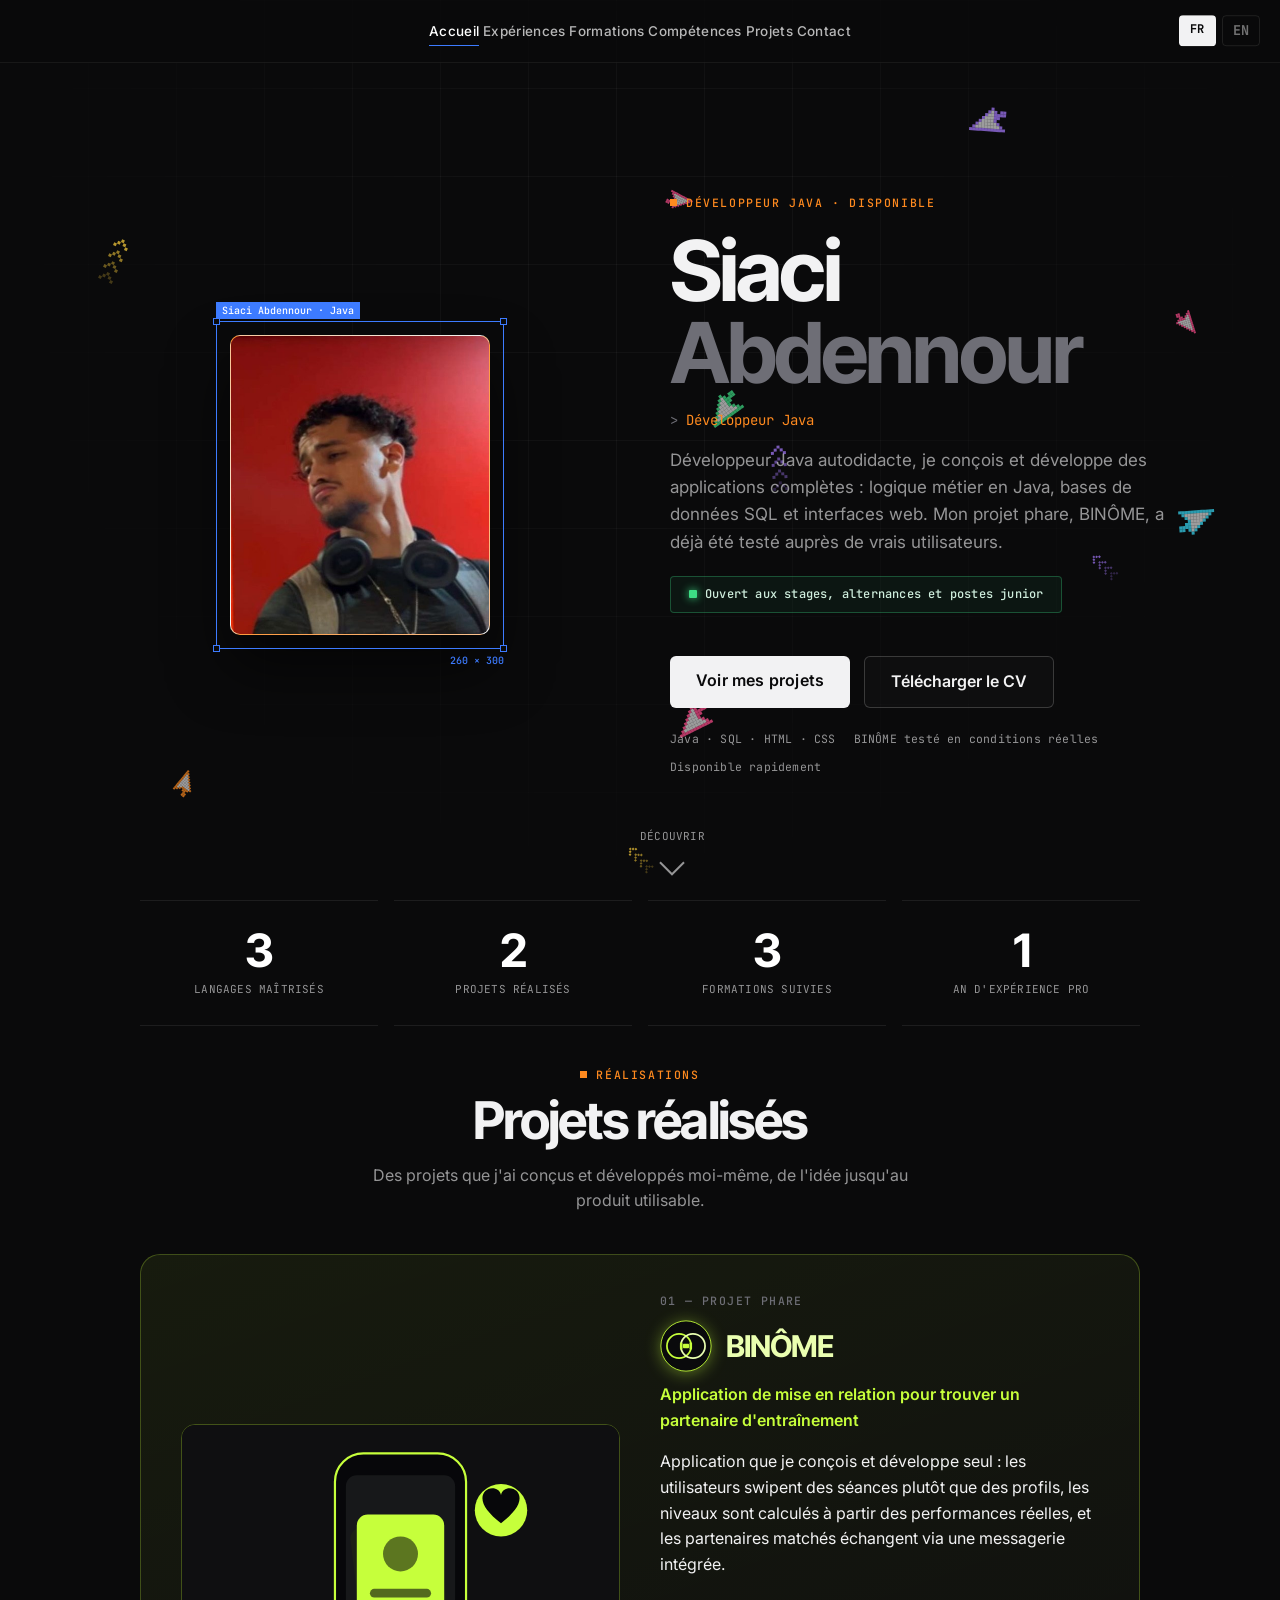
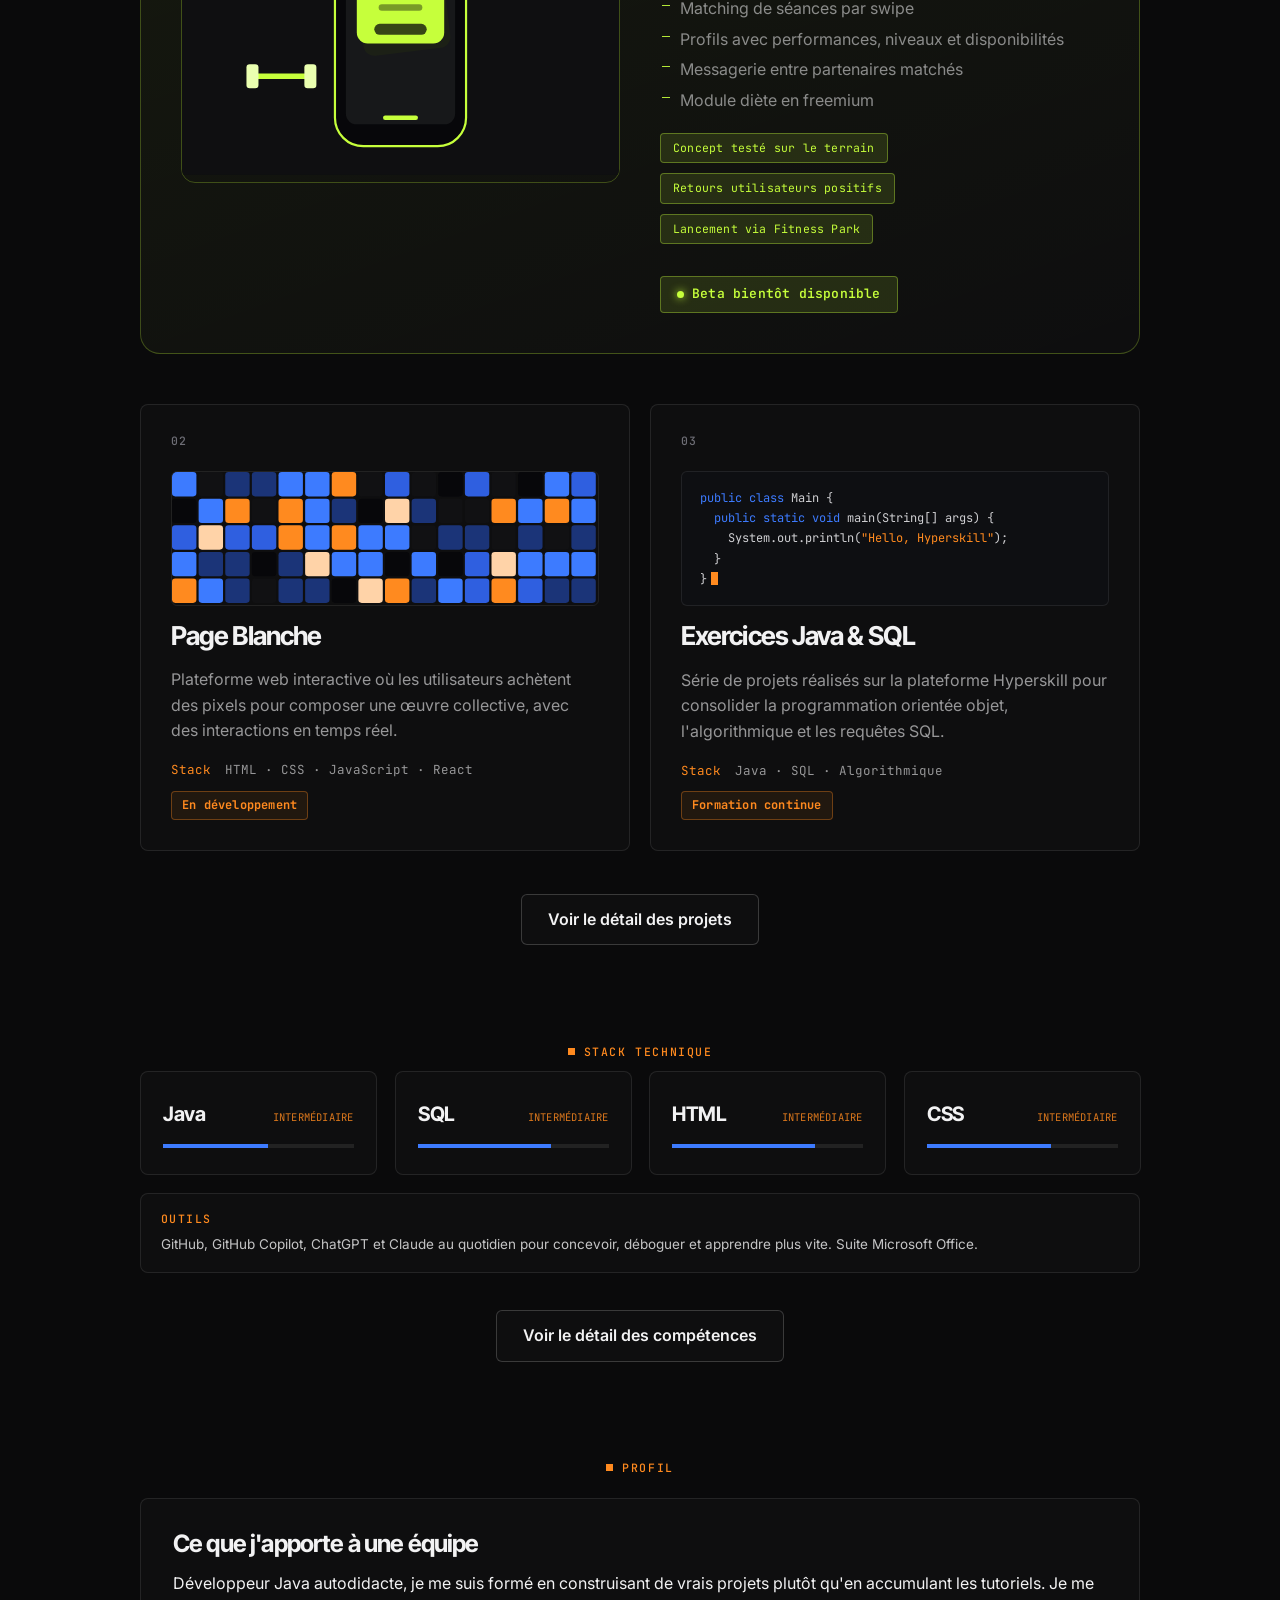
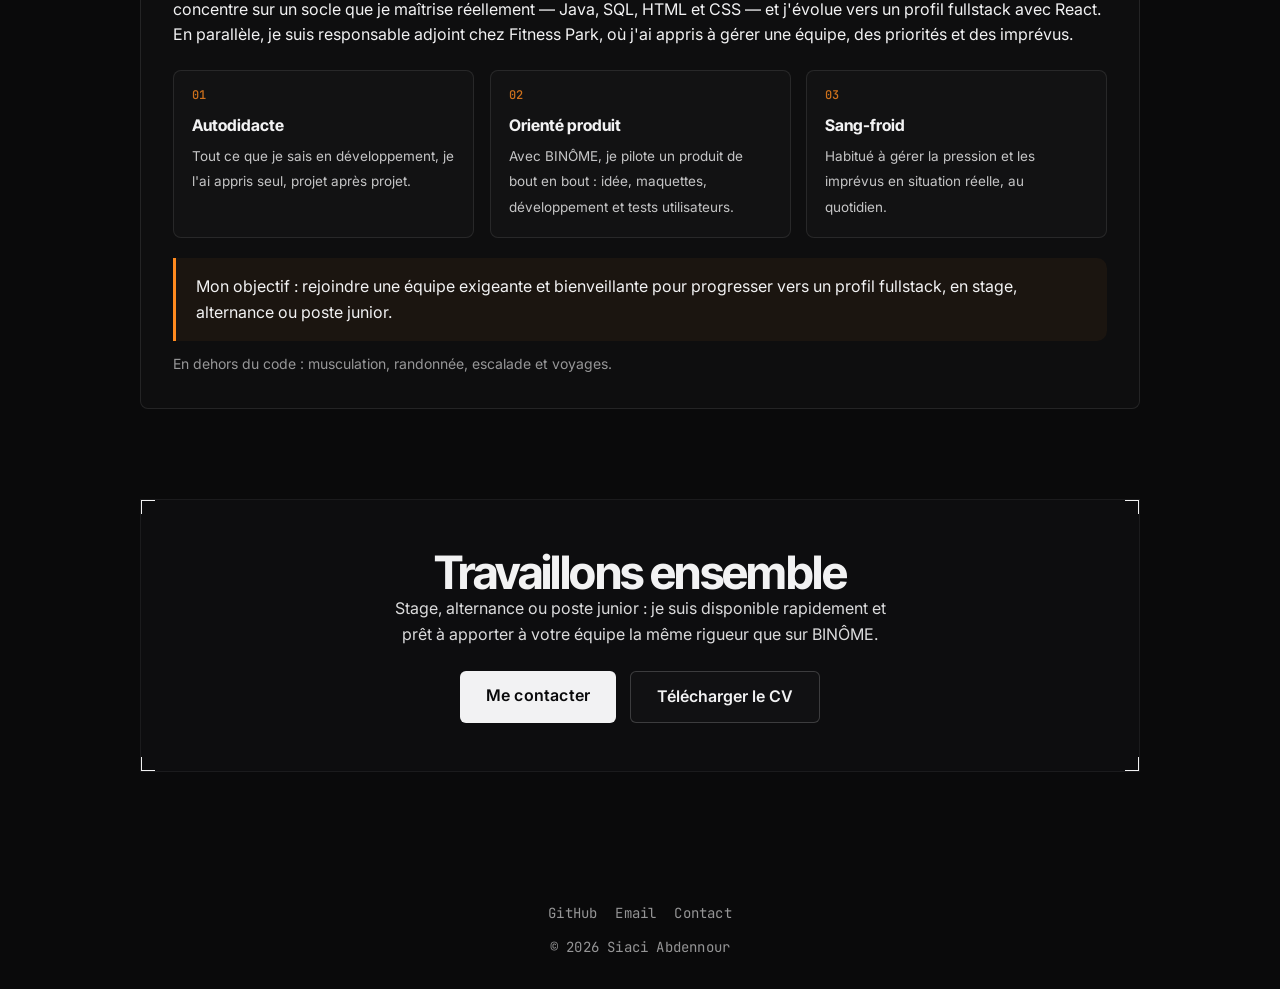
==== commit cd9482ad: "Portfolio cohérent et orienté recrutement : textes harmonisés, appel à l'action sur chaque page Co-A" ====
--- a/index.html
+++ b/index.html
@@ -82,7 +82,7 @@
     <span class="label">Langages maîtrisés</span>
   </div>
   <div class="stat">
-    <span class="num" data-count="2">0</span>
+    <span class="num" data-count="3">0</span>
     <span class="label">Projets réalisés</span>
   </div>
   <div class="stat">
@@ -230,7 +230,7 @@
 <div class="section reveal">
   <span class="eyebrow">Profil</span>
   <div class="card">
-    <h2>À propos</h2>
+    <h2>Ce que j'apporte à une équipe</h2>
     <p>Développeur Java autodidacte, je me suis formé en construisant de vrais projets plutôt qu'en accumulant les tutoriels. Je me concentre sur un socle que je maîtrise réellement — Java, SQL, HTML et CSS — et j'évolue vers un profil fullstack avec React. En parallèle, je suis responsable adjoint chez Fitness Park, où j'ai appris à gérer une équipe, des priorités et des imprévus.</p>
     <div class="about-highlights">
       <div class="highlight-item">
@@ -254,23 +254,15 @@
   </div>
 </div>
 
-<!-- CV -->
-<div class="section reveal">
-  <div class="cv-banner">
-    <div class="cv-text">
-      <h2>Envie d'en savoir plus&nbsp;?</h2>
-      <p>Téléchargez mon CV pour découvrir tout mon parcours.</p>
-    </div>
-    <a href="cv.pdf" class="btn">Télécharger le CV</a>
-  </div>
-</div>
-
 <!-- CTA FINALE -->
 <div class="section reveal">
   <div class="closing-cta">
     <h2>Travaillons ensemble</h2>
     <p>Stage, alternance ou poste junior&nbsp;: je suis disponible rapidement et prêt à apporter à votre équipe la même rigueur que sur BINÔME.</p>
-    <a href="contact.html" class="btn">Me contacter</a>
+    <div class="cta-row">
+      <a href="contact.html" class="btn">Me contacter</a>
+      <a href="cv.pdf" class="btn-outline">Télécharger le CV</a>
+    </div>
   </div>
 </div>
 
--- a/style.css
+++ b/style.css
@@ -2690,3 +2690,18 @@
 .project h2{
   font-size:24px;
 }
+
+/* Appel à l'action en bas des pages */
+.closing-cta .cta-row{
+  justify-content:center;
+  margin-top:10px;
+}
+
+.page-cta{
+  margin-top:80px;
+}
+
+.closing-cta .cta-row .btn,
+.closing-cta .cta-row .btn-outline{
+  margin-top:14px;
+}
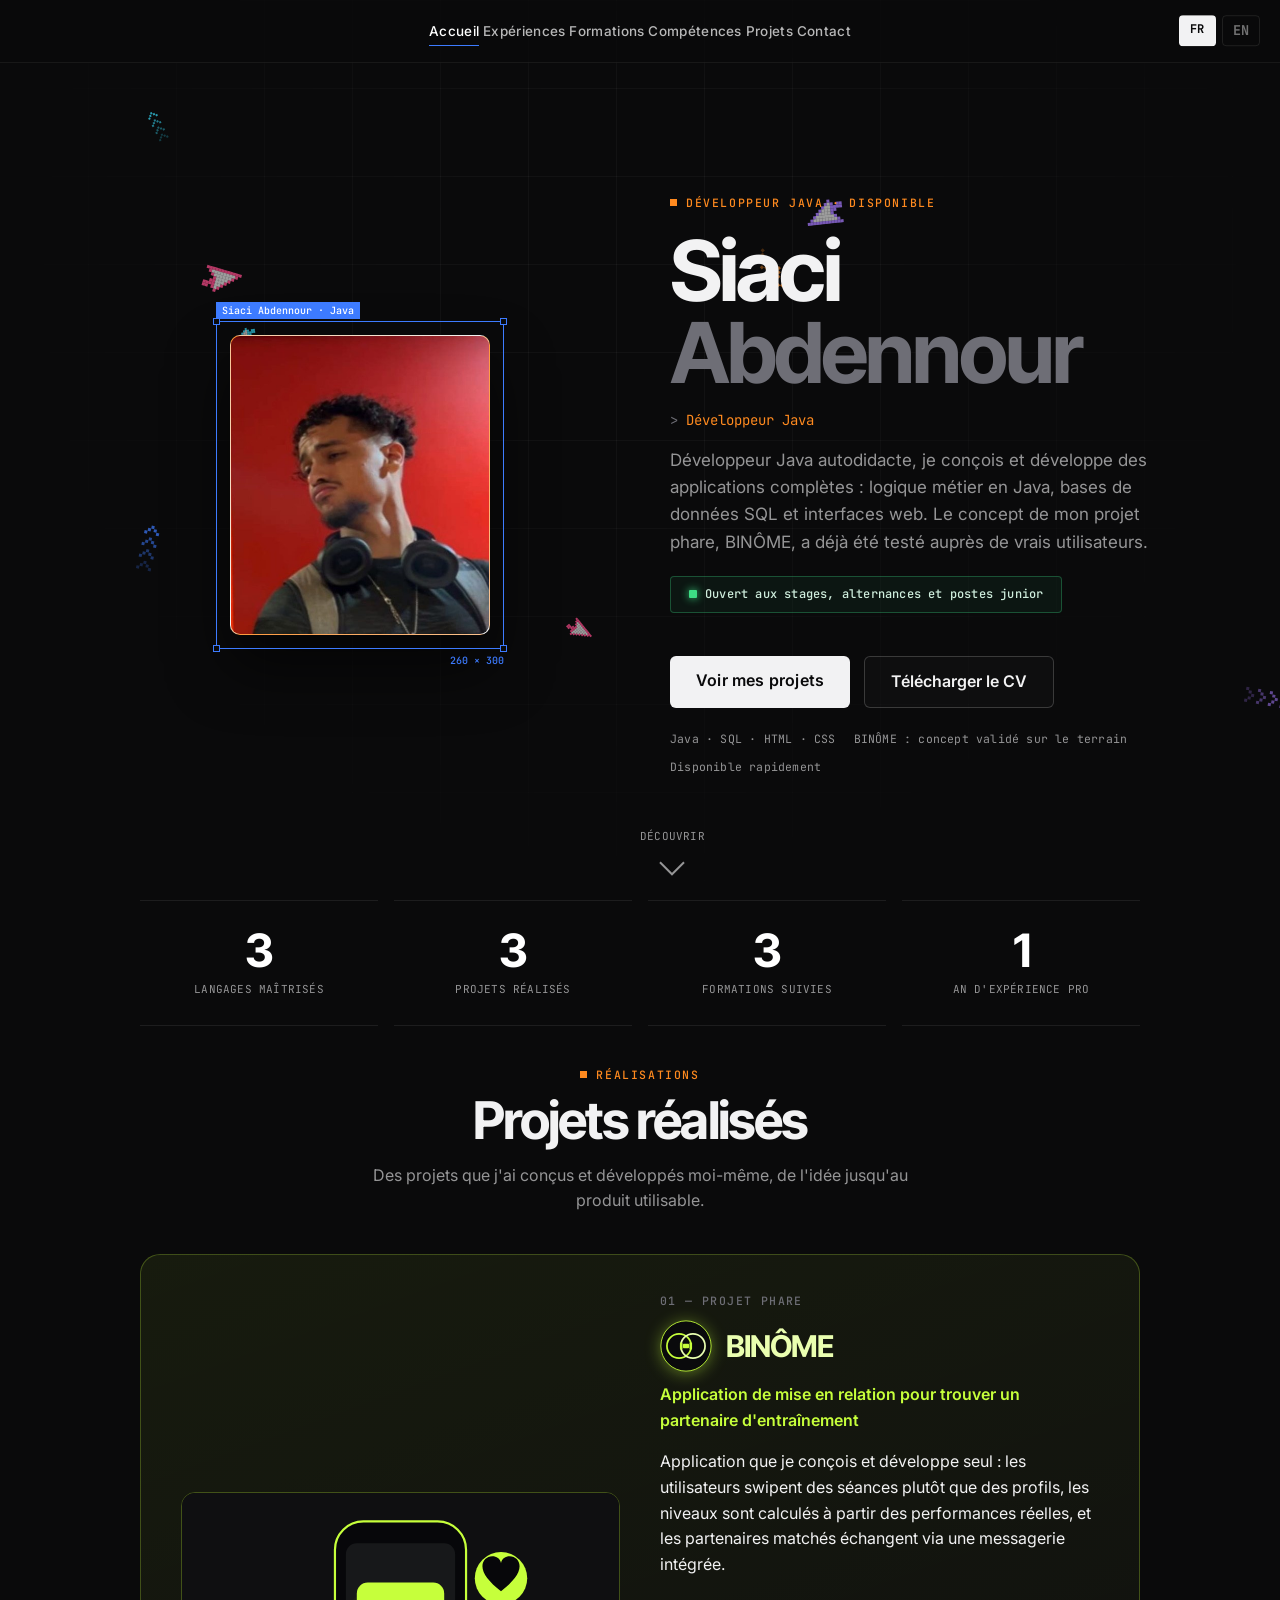
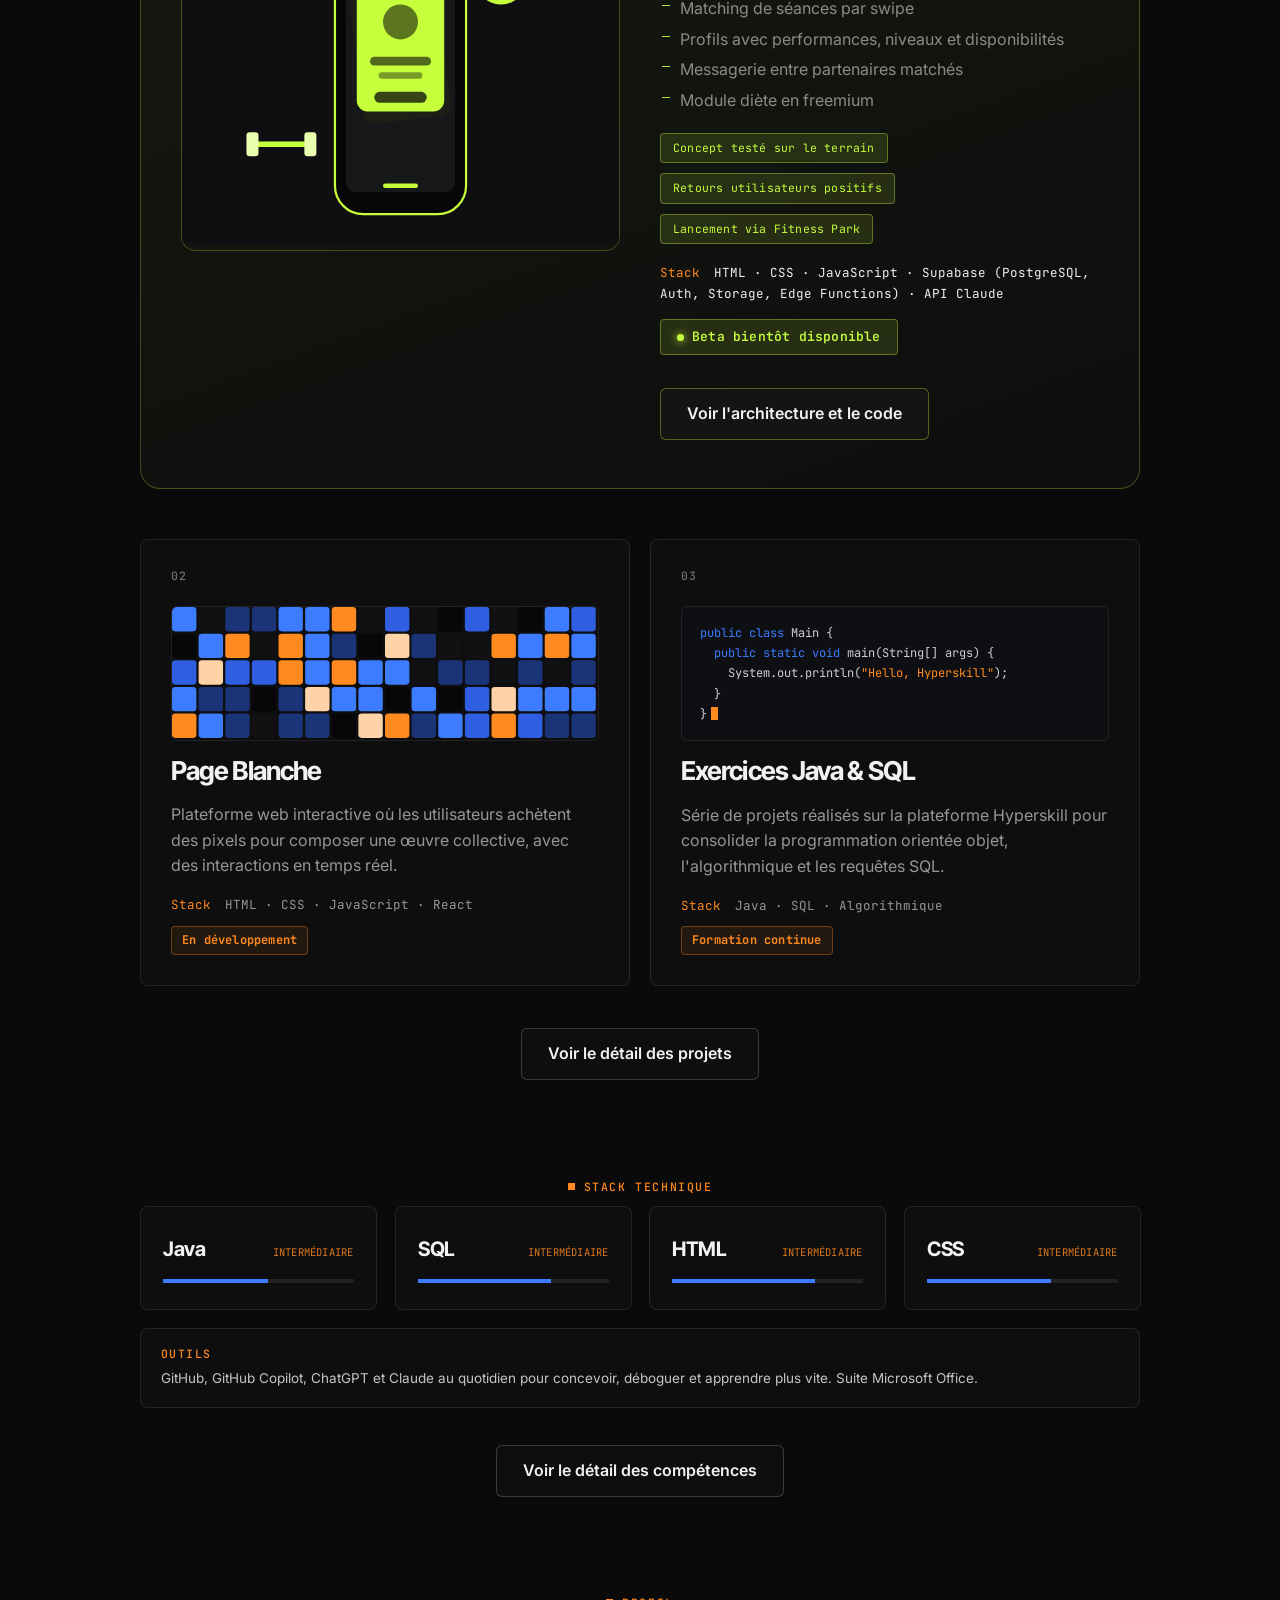
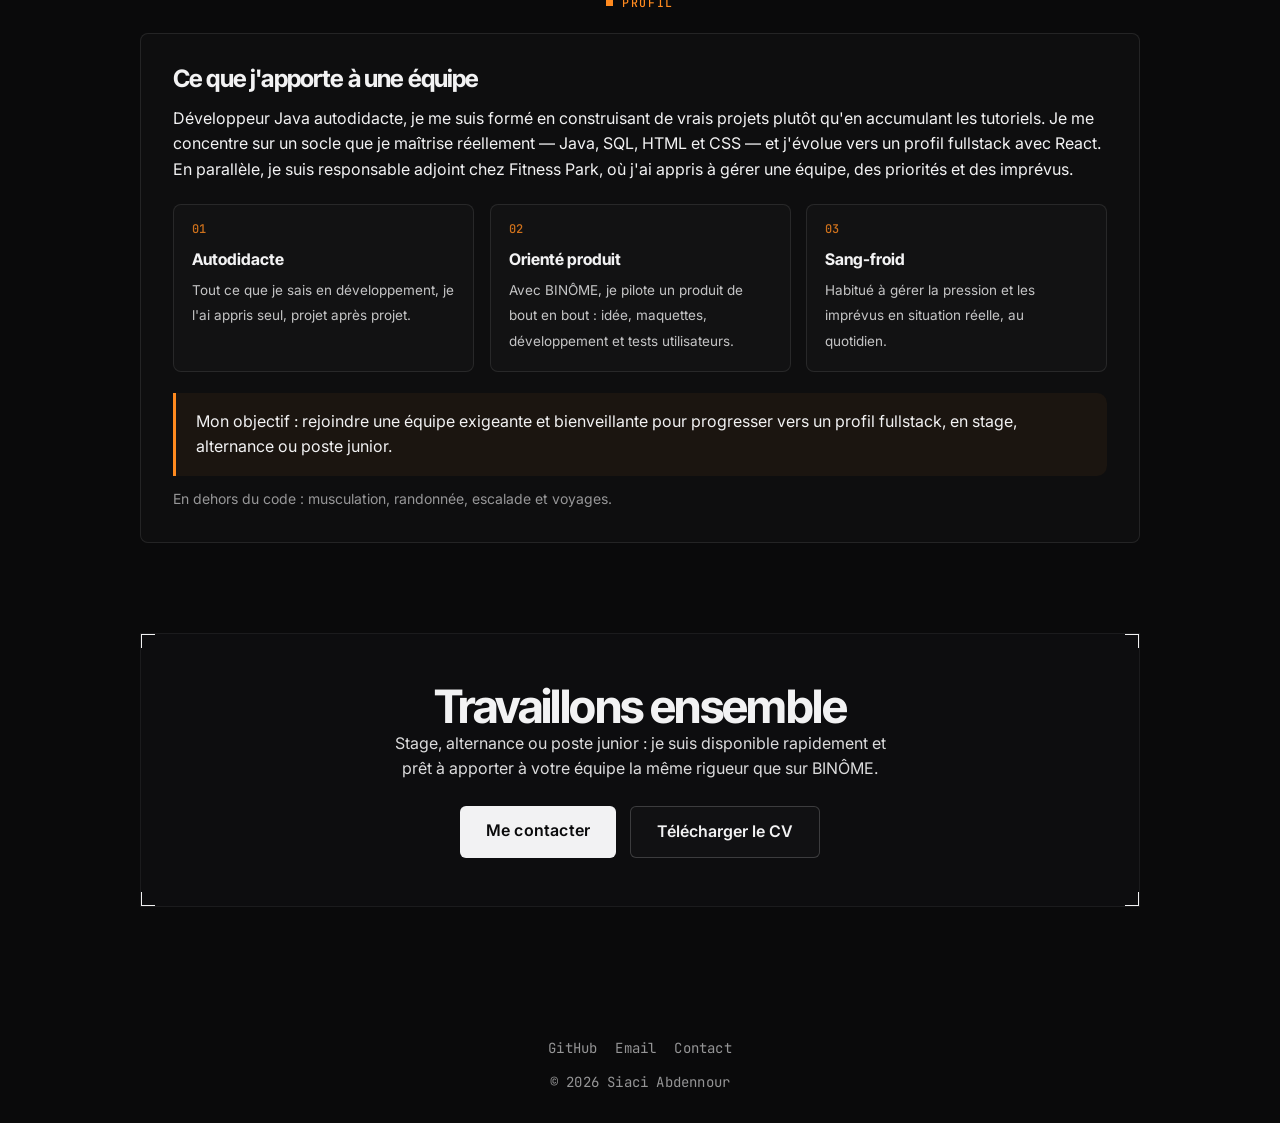
==== commit 0af022ad: "BINÔME : vraie stack, schéma d'architecture et extraits de code sur la page Projets Le code source r" ====
--- a/index.html
+++ b/index.html
@@ -57,7 +57,7 @@
     <span class="eyebrow hero-eyebrow">Développeur Java · Disponible</span>
     <h1>Siaci <span class="accent-word">Abdennour</span></h1>
     <p class="subtitle"><span data-typed="Développeur Java|Java · SQL · Web|Créateur de BINÔME"></span></p>
-    <p class="hero-tagline">Développeur Java autodidacte, je conçois et développe des applications complètes&nbsp;: logique métier en Java, bases de données SQL et interfaces web. Mon projet phare, BINÔME, a déjà été testé auprès de vrais utilisateurs.</p>
+    <p class="hero-tagline">Développeur Java autodidacte, je conçois et développe des applications complètes&nbsp;: logique métier en Java, bases de données SQL et interfaces web. Le concept de mon projet phare, BINÔME, a déjà été testé auprès de vrais utilisateurs.</p>
     <span class="badge-pill"><span class="dot"></span> Ouvert aux stages, alternances et postes junior</span>
     <div class="cta-row">
       <a href="#projets" class="btn">Voir mes projets</a>
@@ -65,7 +65,7 @@
     </div>
     <div class="trust-strip">
       <span>Java · SQL · HTML · CSS</span>
-      <span>BINÔME testé en conditions réelles</span>
+      <span>BINÔME : concept validé sur le terrain</span>
       <span>Disponible rapidement</span>
     </div>
   </div>
@@ -154,7 +154,9 @@
         <span class="chip">Retours utilisateurs positifs</span>
         <span class="chip">Lancement via Fitness Park</span>
       </div>
+      <p class="tech binome-stack"><span class="tech-label">Stack</span> HTML · CSS · JavaScript · Supabase (PostgreSQL, Auth, Storage, Edge Functions) · API Claude</p>
       <span class="beta-badge"><span class="dot"></span> Beta bientôt disponible</span>
+      <p style="margin-top:18px;"><a href="projets.html#sous-le-capot" class="btn-outline">Voir l'architecture et le code</a></p>
     </div>
   </div>
 
--- a/style.css
+++ b/style.css
@@ -2705,3 +2705,274 @@
 .closing-cta .cta-row .btn-outline{
   margin-top:14px;
 }
+
+/* ==========================================================
+   BINÔME : SOUS LE CAPOT (architecture + extraits de code)
+   ========================================================== */
+
+.binome-tech{
+  --b-accent:#c6ff3b;
+  margin-top:20px;
+}
+
+.binome-stack{
+  margin-top:14px;
+  line-height:1.7;
+}
+
+.tech-facts{
+  margin-bottom:40px;
+}
+
+.tech-facts .stat .num{
+  font-size:34px;
+}
+
+/* Schéma d'architecture */
+.arch{
+  display:grid;
+  grid-template-columns:minmax(0,1fr) 70px minmax(0,1.6fr) 70px minmax(0,1fr);
+  align-items:center;
+  gap:0;
+  margin:0 0 50px;
+}
+
+.arch-node{
+  padding:14px 16px;
+  border:1px solid rgba(255,255,255,0.12);
+  border-radius:6px;
+  background:#0e0f12;
+  font-family:var(--font-mono);
+  font-size:12.5px;
+  color:var(--text);
+  transition:border-color 0.3s, transform 0.3s;
+}
+
+.arch-node:hover{
+  border-color:var(--blue);
+  transform:translateY(-2px);
+}
+
+.arch-node strong{
+  display:block;
+  font-family:var(--font-display);
+  font-size:17px;
+  letter-spacing:-0.02em;
+  margin-bottom:4px;
+}
+
+.arch-node span,
+.arch-node small{
+  display:block;
+  color:var(--text-dim);
+  font-size:11.5px;
+  line-height:1.5;
+}
+
+.arch-front{
+  border-color:rgba(198,255,59,0.4);
+}
+
+.arch-front strong{
+  color:#eaffb0;
+}
+
+.arch-ai{
+  border-color:rgba(255,138,31,0.45);
+}
+
+.arch-ai strong{
+  color:var(--accent);
+}
+
+.arch-group{
+  padding:14px;
+  border:1px dashed rgba(61,123,255,0.55);
+  border-radius:8px;
+  background:rgba(61,123,255,0.04);
+}
+
+.arch-group > strong{
+  display:block;
+  font:500 11px/1 var(--font-mono);
+  letter-spacing:1.4px;
+  text-transform:uppercase;
+  color:var(--blue);
+  margin:4px 0 10px;
+}
+
+.arch-group > strong + .arch-row + strong{
+  margin-top:16px;
+}
+
+.arch-row{
+  display:grid;
+  grid-template-columns:repeat(auto-fit,minmax(110px,1fr));
+  gap:8px;
+}
+
+.arch-row .arch-node{
+  padding:10px 12px;
+}
+
+/* Flèche animée entre deux blocs */
+.arch-link{
+  position:relative;
+  height:1px;
+  background:rgba(255,255,255,0.18);
+  overflow:visible;
+}
+
+.arch-link::before{
+  content:'';
+  position:absolute;
+  top:-2px;
+  left:0;
+  width:10px;
+  height:5px;
+  background:var(--blue);
+  box-shadow:0 0 8px var(--blue);
+  animation:packet 2s linear infinite;
+}
+
+.arch-link::after{
+  content:'';
+  position:absolute;
+  right:-1px;
+  top:-4px;
+  border:4px solid transparent;
+  border-left-color:rgba(255,255,255,0.4);
+  border-right:0;
+}
+
+.arch-link span{
+  position:absolute;
+  bottom:8px;
+  left:50%;
+  transform:translateX(-50%);
+  font:500 9.5px/1 var(--font-mono);
+  color:var(--muted);
+  white-space:nowrap;
+}
+
+@keyframes packet{
+  from{ left:0; }
+  to{ left:calc(100% - 10px); }
+}
+
+@media (max-width:820px){
+  .arch{
+    grid-template-columns:minmax(0,1fr);
+  }
+  .arch-link{
+    height:40px;
+    width:1px;
+    justify-self:center;
+  }
+  .arch-link::before{
+    width:5px;
+    height:10px;
+    left:-2px;
+    top:0;
+    animation-name:packetY;
+  }
+  .arch-link::after{
+    right:auto;
+    left:-4px;
+    top:auto;
+    bottom:-1px;
+    border:4px solid transparent;
+    border-top-color:rgba(255,255,255,0.4);
+    border-bottom:0;
+  }
+  .arch-link span{
+    bottom:auto;
+    top:50%;
+    left:12px;
+    transform:translateY(-50%);
+  }
+}
+
+@keyframes packetY{
+  from{ top:0; }
+  to{ top:calc(100% - 10px); }
+}
+
+/* Visionneuse de code */
+.code-title{
+  font-size:22px;
+  margin-bottom:14px;
+}
+
+.code-tabs{
+  border:1px solid rgba(255,255,255,0.1);
+  border-radius:8px;
+  background:#0c0d10;
+  overflow:hidden;
+}
+
+.code-tablist{
+  display:flex;
+  gap:2px;
+  overflow-x:auto;
+  border-bottom:1px solid rgba(255,255,255,0.08);
+  background:#111216;
+}
+
+.code-tablist button{
+  flex:none;
+  padding:11px 16px;
+  border:none;
+  border-bottom:2px solid transparent;
+  background:transparent;
+  color:var(--text-dim);
+  font:500 12px/1 var(--font-mono);
+  cursor:pointer;
+  transition:color 0.2s, border-color 0.2s, background 0.2s;
+}
+
+.code-tablist button:hover{
+  color:var(--text);
+}
+
+.code-tablist button[aria-selected="true"]{
+  color:#fff;
+  border-bottom-color:var(--accent);
+  background:#0c0d10;
+}
+
+.code-tablist button:focus-visible{
+  outline:1px solid var(--blue);
+  outline-offset:-1px;
+}
+
+.code-tabs pre{
+  margin:0;
+  padding:20px 22px;
+  overflow-x:auto;
+  font:12.5px/1.75 var(--font-mono);
+  color:#d7d7db;
+  tab-size:2;
+  animation:paneIn 0.35s ease;
+}
+
+@keyframes paneIn{
+  from{ opacity:0; transform:translateY(6px); }
+  to{ opacity:1; transform:none; }
+}
+
+.t-com{ color:#6b7080; font-style:italic; }
+.t-str{ color:#c6ff3b; }
+.t-kw{ color:#5d93ff; }
+.t-num{ color:var(--accent); }
+
+.code-note{
+  margin-top:14px;
+  font:500 12px/1.5 var(--font-mono);
+  color:var(--text-dim);
+}
+
+.code-note::before{
+  content:'// ';
+  color:var(--muted);
+}
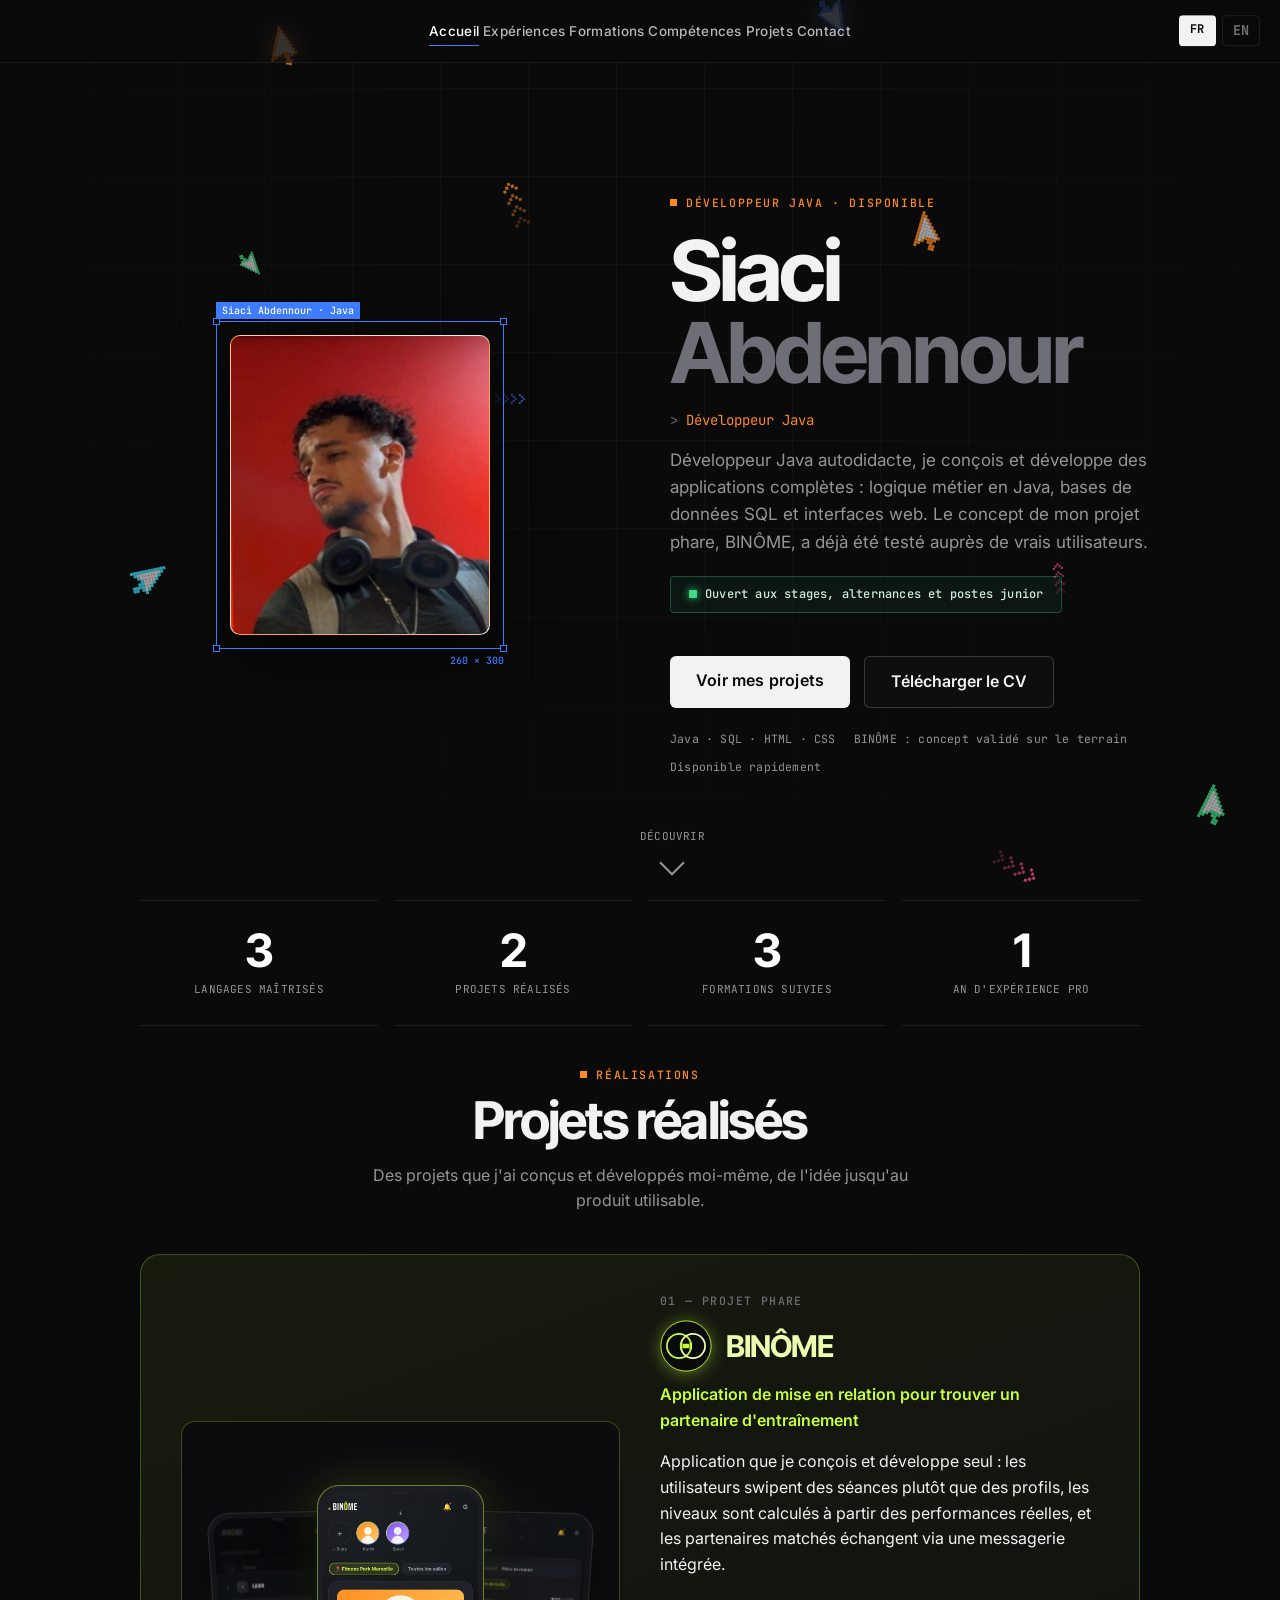
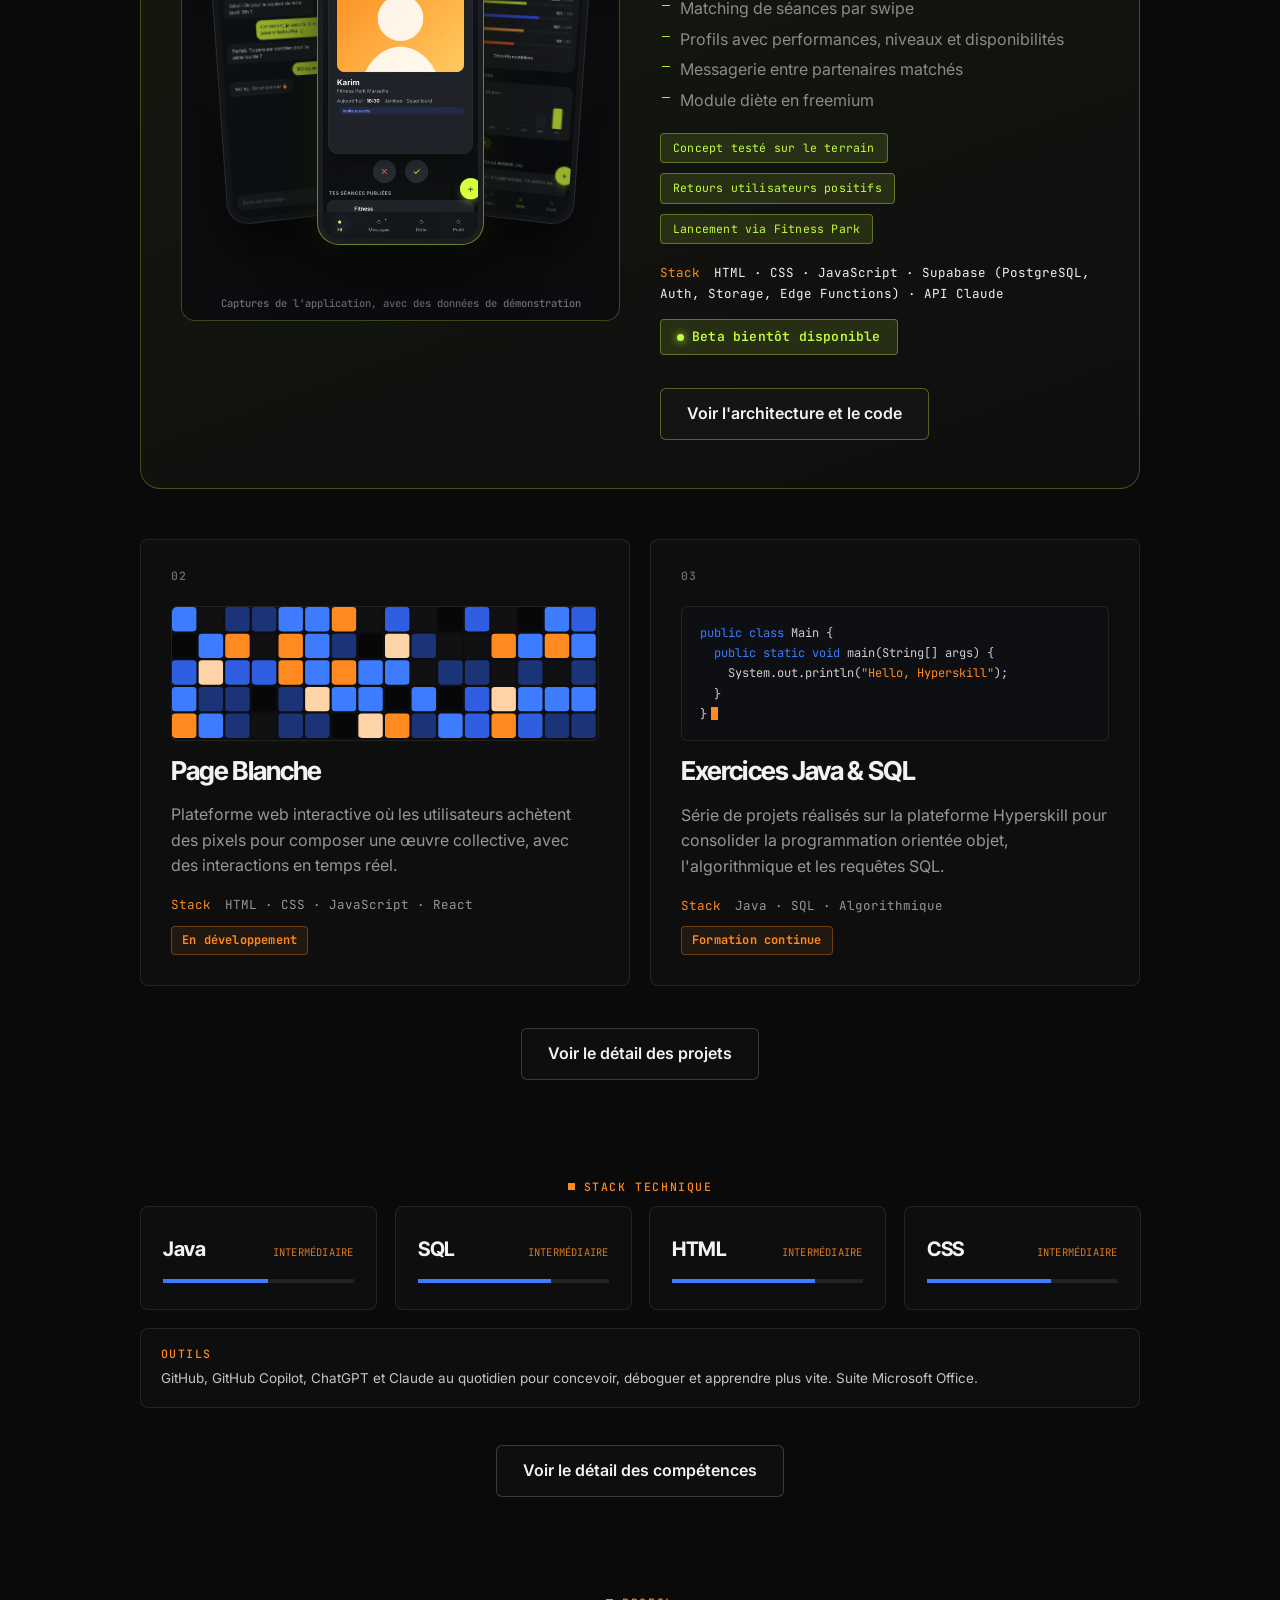
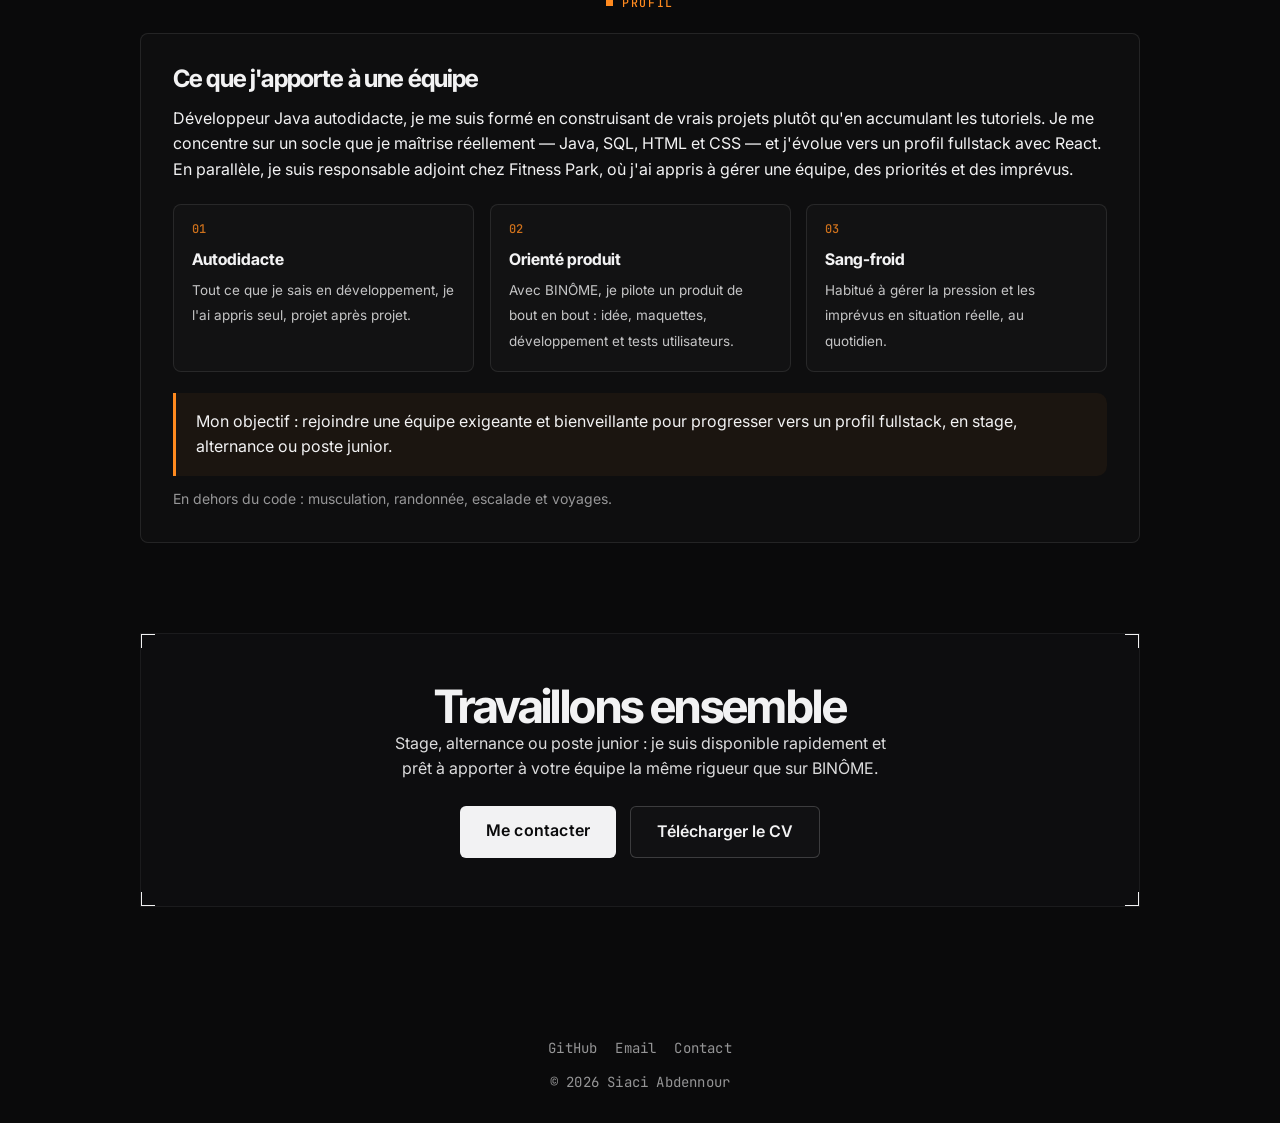
==== commit a69b89e9: "BINÔME : vraies captures de l'application à la place de l'illustration du téléphone Captures prises " ====
--- a/index.html
+++ b/index.html
@@ -102,30 +102,11 @@
   <p class="section-intro">Des projets que j'ai conçus et développés moi-même, de l'idée jusqu'au produit utilisable.</p>
 
   <div class="case-study binome-block">
-    <div class="visual">
-      <svg viewBox="0 0 400 320" xmlns="http://www.w3.org/2000/svg" role="img" aria-label="Illustration de l'application BINÔME : téléphone avec une carte de séance façon swipe">
-        <rect width="400" height="320" fill="#0f0f11"/>
-        <rect x="140" y="26" width="120" height="268" rx="26" fill="#07070a" stroke="#c6ff3b" stroke-width="2"/>
-        <rect x="150" y="46" width="100" height="228" rx="10" fill="#17181a"/>
-        <g transform="rotate(-7 200 150)">
-          <rect x="160" y="90" width="80" height="118" rx="10" fill="#1c2016"/>
-        </g>
-        <g>
-          <rect x="160" y="82" width="80" height="118" rx="10" fill="#c6ff3b"/>
-          <circle cx="200" cy="118" r="16" fill="#07070a" opacity="0.55"/>
-          <rect x="172" y="150" width="56" height="8" rx="4" fill="#07070a" opacity="0.6"/>
-          <rect x="180" y="164" width="40" height="6" rx="3" fill="#07070a" opacity="0.4"/>
-          <rect x="176" y="182" width="48" height="10" rx="5" fill="#07070a" opacity="0.75"/>
-        </g>
-        <rect x="184" y="266" width="32" height="4" rx="2" fill="#c6ff3b"/>
-        <circle cx="292" cy="78" r="24" fill="#c6ff3b"/>
-        <path d="M292 90c-11-9-17-16-17-23 0-5 4-9 9-9 4 0 7 2 8 6 1-4 4-6 8-6 5 0 9 4 9 9 0 7-6 14-17 23z" fill="#07070a"/>
-        <g transform="translate(70,230)">
-          <line x1="0" y1="0" x2="42" y2="0" stroke="#c6ff3b" stroke-width="5" stroke-linecap="round"/>
-          <rect x="-11" y="-11" width="11" height="22" rx="3" fill="#eaffb0"/>
-          <rect x="42" y="-11" width="11" height="22" rx="3" fill="#eaffb0"/>
-        </g>
-      </svg>
+    <div class="visual binome-shots">
+      <figure class="phone phone-side phone-left"><img src="images/binome/chat.webp" alt="Conversation entre deux partenaires d'entraînement" width="600" height="1298" loading="lazy"></figure>
+      <figure class="phone phone-main"><img src="images/binome/feed.webp" alt="Fil de BINÔME : une séance proposée à swiper" width="600" height="1298" loading="lazy"></figure>
+      <figure class="phone phone-side phone-right"><img src="images/binome/diete.webp" alt="Suivi diététique avec objectifs caloriques et macros" width="600" height="1298" loading="lazy"></figure>
+      <p class="shots-caption">Captures de l'application, avec des données de démonstration</p>
     </div>
     <div>
       <span class="project-kicker">01 — Projet phare</span>
--- a/style.css
+++ b/style.css
@@ -2976,3 +2976,107 @@
   content:'// ';
   color:var(--muted);
 }
+
+/* ==========================================================
+   BINÔME : captures de l'application dans des cadres de téléphone
+   ========================================================== */
+
+.case-study .visual.binome-shots{
+  position:relative;
+  display:flex;
+  justify-content:center;
+  align-items:center;
+  padding:34px 10px 46px;
+  min-height:500px;
+  overflow:hidden;
+  background:
+    radial-gradient(circle at 50% 45%, rgba(198,255,59,0.14), transparent 60%),
+    #0b0c0e;
+  perspective:1000px;
+}
+
+.binome-shots .phone{
+  margin:0;
+  flex:none;
+  width:40%;
+  max-width:225px;
+  aspect-ratio:600 / 1298;
+  border-radius:22px;
+  padding:5px;
+  background:#1b1d21;
+  border:1px solid rgba(255,255,255,0.14);
+  box-shadow:0 24px 50px rgba(0,0,0,0.6);
+  overflow:hidden;
+  transition:transform 0.5s cubic-bezier(.2,.7,.2,1), filter 0.5s;
+}
+
+.binome-shots .phone img{
+  width:100%;
+  height:100%;
+  object-fit:cover;
+  object-position:top;
+  border-radius:17px;
+  display:block;
+}
+
+.binome-shots .phone-main{
+  position:relative;
+  z-index:2;
+  border-color:rgba(198,255,59,0.45);
+  box-shadow:0 30px 60px rgba(0,0,0,0.7), 0 0 40px rgba(198,255,59,0.12);
+  animation:float 6s ease-in-out infinite;
+}
+
+.binome-shots .phone-side{
+  width:34%;
+  max-width:190px;
+  filter:brightness(0.7);
+}
+
+.binome-shots .phone-left{
+  transform:translateX(30%) rotateY(18deg) rotate(-4deg);
+}
+
+.binome-shots .phone-right{
+  transform:translateX(-30%) rotateY(-18deg) rotate(4deg);
+}
+
+/* Au survol, les téléphones s'écartent */
+.binome-shots:hover .phone-left{
+  transform:translateX(8%) rotateY(8deg) rotate(-2deg);
+  filter:brightness(0.95);
+}
+
+.binome-shots:hover .phone-right{
+  transform:translateX(-8%) rotateY(-8deg) rotate(2deg);
+  filter:brightness(0.95);
+}
+
+.shots-caption{
+  position:absolute;
+  left:0;
+  right:0;
+  bottom:12px;
+  text-align:center;
+  font:500 10.5px/1 var(--font-mono);
+  color:var(--muted);
+}
+
+@media (max-width:520px){
+  .case-study .visual.binome-shots{
+    min-height:360px;
+  }
+  .binome-shots .phone{
+    border-radius:16px;
+    padding:4px;
+  }
+  .binome-shots .phone img{
+    border-radius:12px;
+  }
+}
+
+@media (prefers-reduced-motion: reduce){
+  .binome-shots .phone-main{
+    animation:none;
+  }
+}
